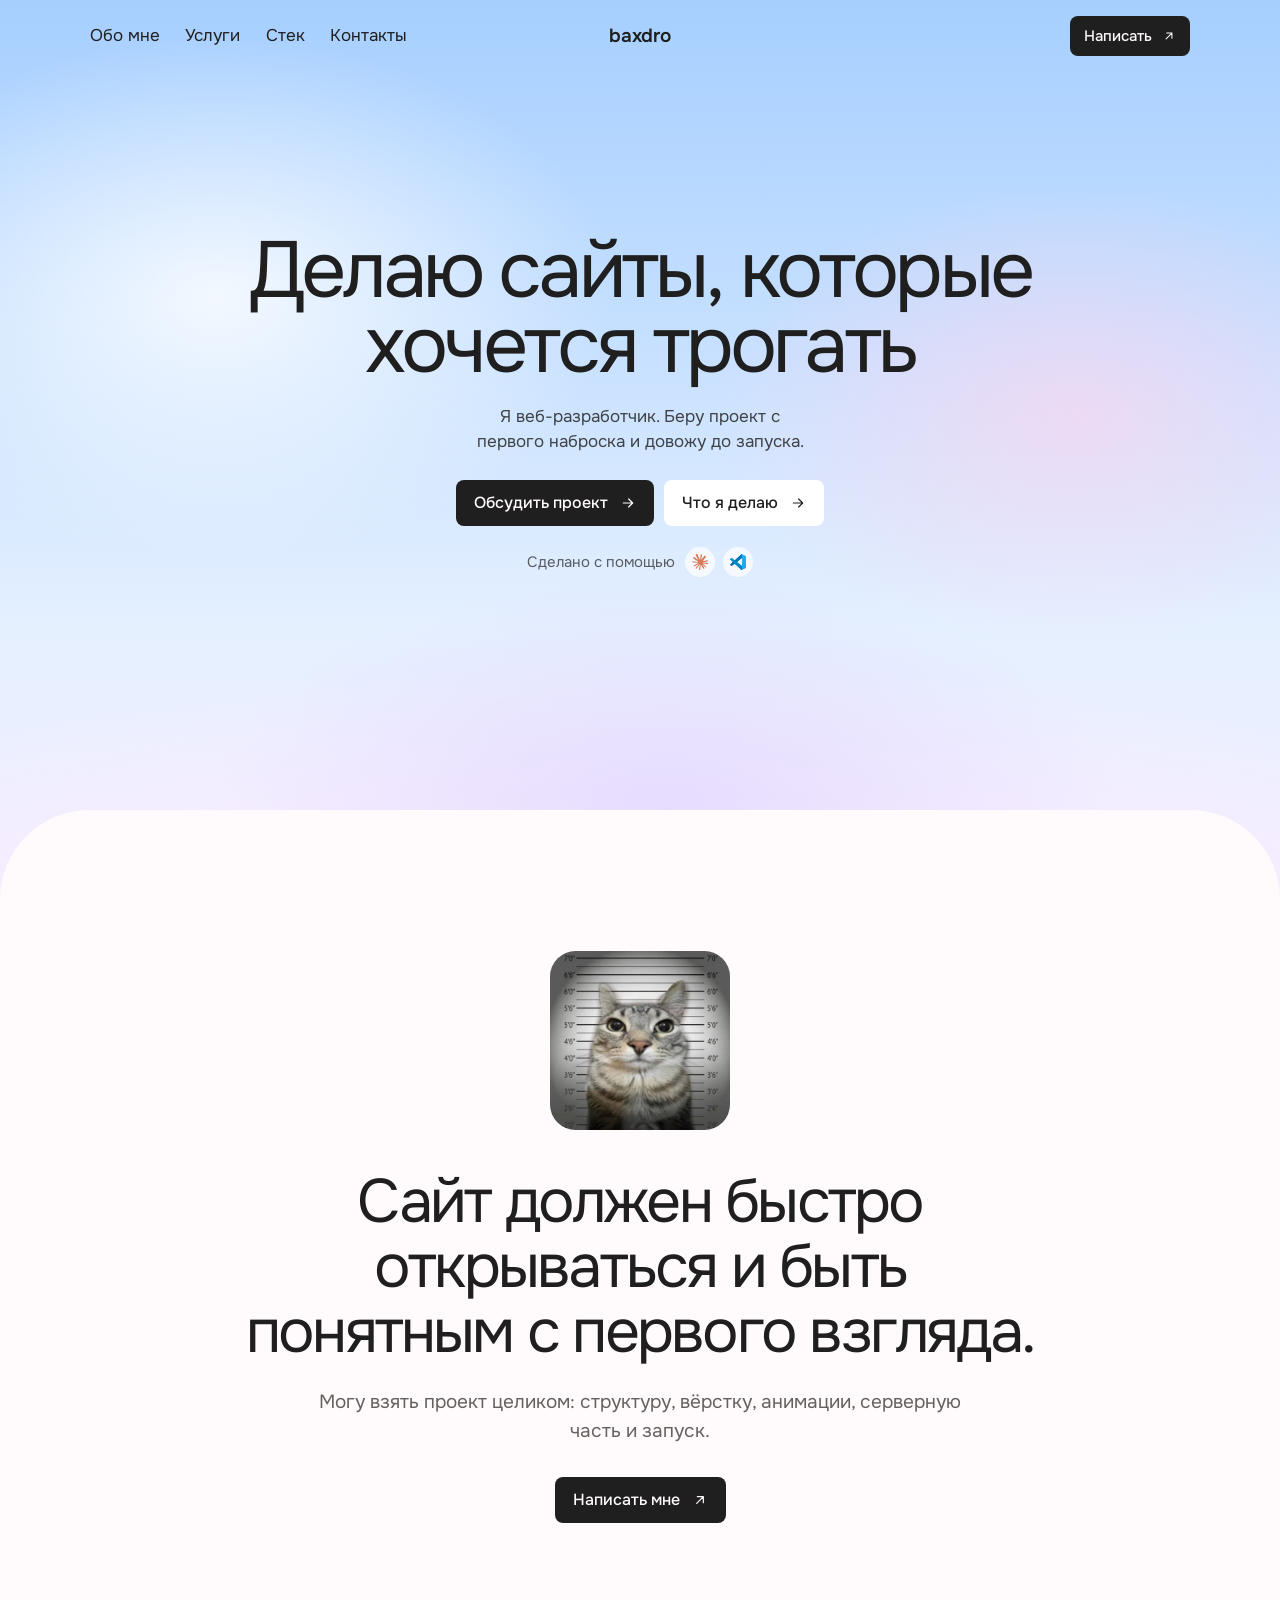
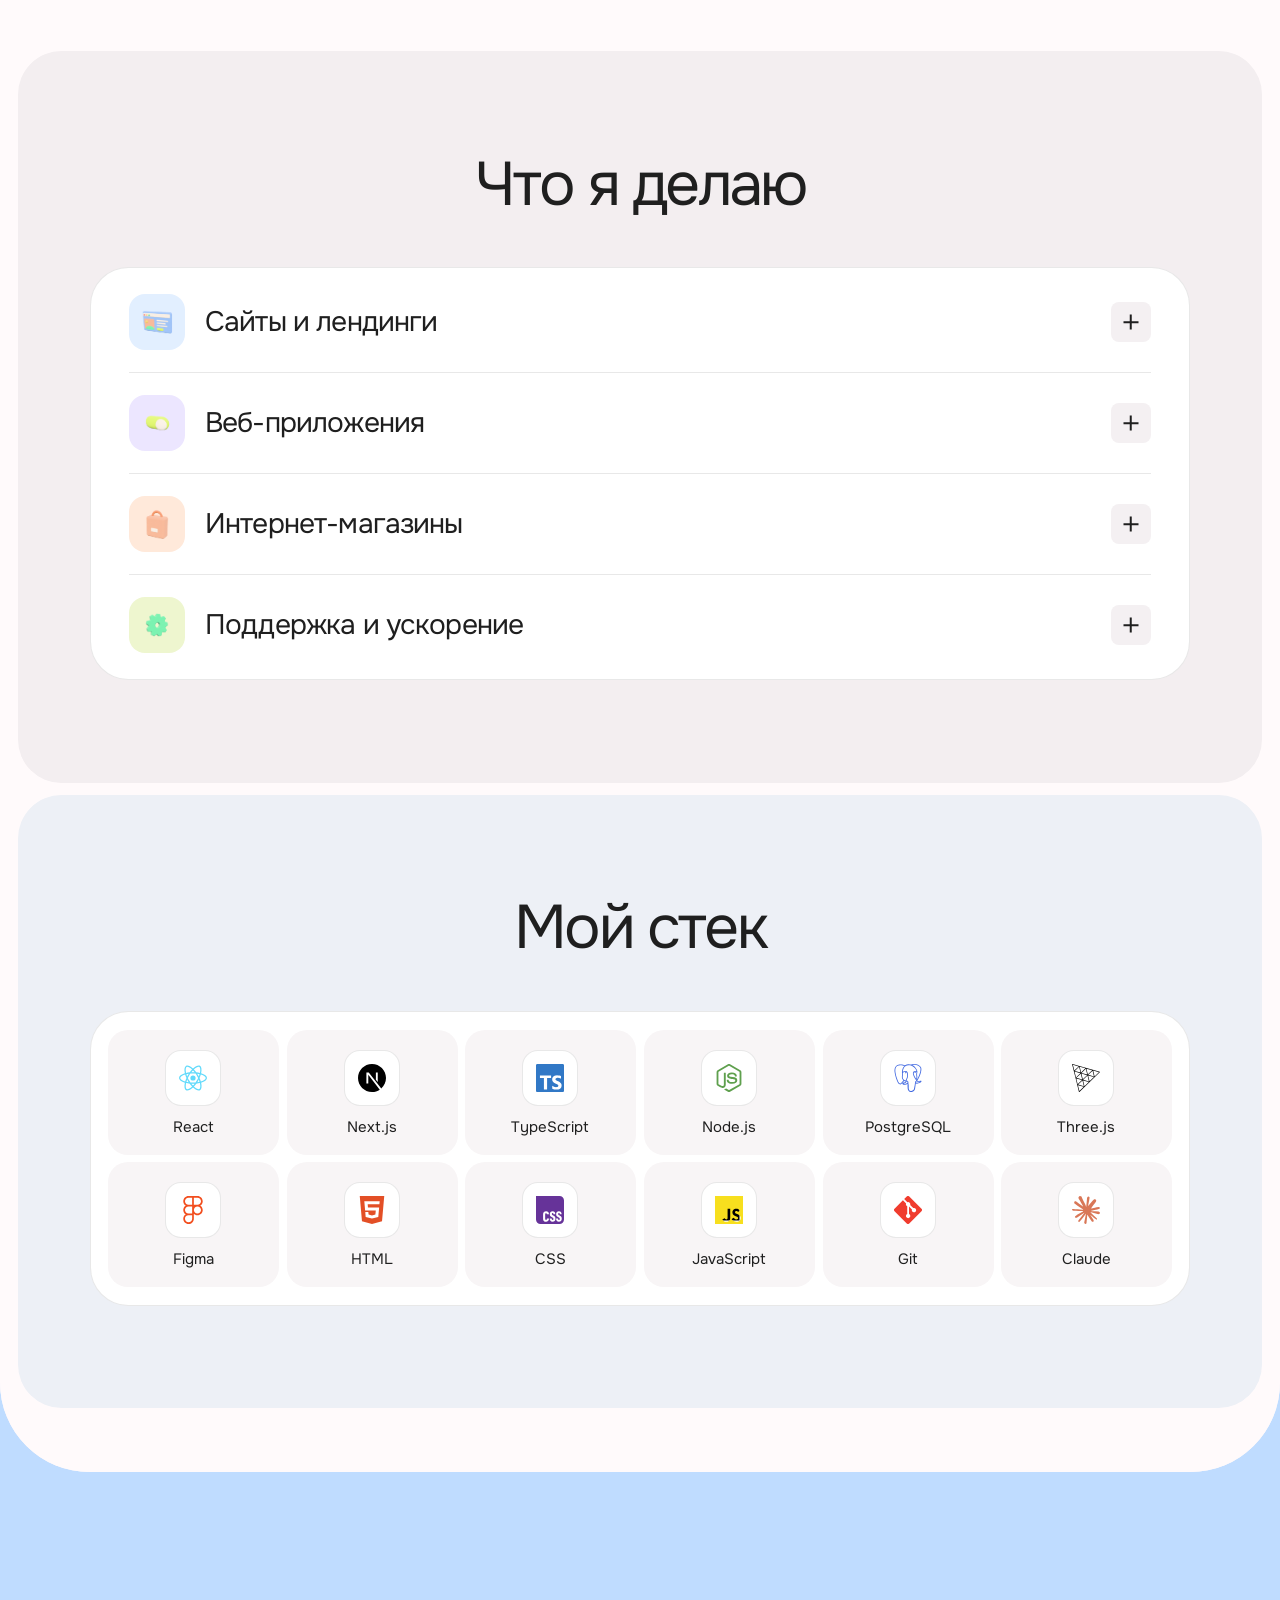
==== index.html @ 18ed7239 "Add files via upload" ====
<!doctype html>
<html lang="ru">
<head>
  <meta charset="utf-8">
  <meta name="viewport" content="width=device-width, initial-scale=1">
  <title>baxdro | веб-разработчик</title>
  <meta name="description" content="Делаю быстрые и понятные сайты и веб-приложения, от первого наброска до запуска.">
  <meta name="theme-color" content="#A6CFFF">
  <meta property="og:type" content="website">
  <meta property="og:title" content="baxdro | веб-разработчик">
  <meta property="og:description" content="Делаю быстрые и понятные сайты и веб-приложения, от первого наброска до запуска.">
  <meta property="og:image" content="https://baxdro.tech/img/og.jpg">
  <meta property="og:url" content="https://baxdro.tech/">
  <link rel="canonical" href="https://baxdro.tech/">
  <meta name="twitter:card" content="summary_large_image">
  <link rel="icon" href="img/favicon.png" type="image/png">
  <link rel="apple-touch-icon" href="img/apple-touch-icon.png">
  <link rel="preload" href="fonts/onest-cyrillic-wght-normal.woff2" as="font" type="font/woff2" crossorigin>
  <link rel="preload" href="fonts/onest-latin-wght-normal.woff2" as="font" type="font/woff2" crossorigin>
  <link rel="stylesheet" href="css/style.css">
  <script>document.documentElement.classList.add('js')</script>
  <script src="js/main.js" defer></script>
</head>
<body>
  <a class="skip-link" href="#main">К содержимому</a>

  <svg width="0" height="0" style="position: absolute" aria-hidden="true">
    <symbol id="i-arrow" viewBox="0 0 24 24"><path d="M7 17 17 7M8 7h9v9"/></symbol>
    <symbol id="i-next" viewBox="0 0 24 24"><path d="M5 12h14M13 6l6 6-6 6"/></symbol>
    <symbol id="i-close" viewBox="0 0 24 24"><path d="M5 5l14 14M19 5 5 19"/></symbol>
    <symbol id="i-tg" viewBox="0 0 24 24"><path d="M21.5 3.5 2.8 10.7c-.9.4-.9 1.6.1 1.9l4.6 1.5 1.8 5.6c.3.8 1.3 1 1.9.4l2.6-2.5 4.8 3.5c.7.5 1.7.1 1.9-.8L22.9 4.9c.2-1-.6-1.8-1.4-1.4Z"/><path d="m7.5 14.1 9.6-6.3-6.4 7.4"/></symbol>
    <symbol id="i-gh" viewBox="0 0 24 24"><path d="M15 22v-4a4.8 4.8 0 0 0-1-3.5c3 0 6-2 6-5.5.08-1.25-.27-2.48-1-3.5.28-1.15.28-2.35 0-3.5 0 0-1 0-3 1.5-2.64-.5-5.36-.5-8 0C6 2 5 2 5 2c-.3 1.15-.3 2.35 0 3.5A5.4 5.4 0 0 0 4 9c0 3.5 3 5.5 6 5.5-.39.49-.68 1.05-.85 1.65-.17.6-.22 1.23-.15 1.85v4"/><path d="M9 18c-4.51 2-5-2-7-2"/></symbol>
    <symbol id="l-html" viewBox="0 0 24 24"><title>HTML5</title><path fill="#E34F26" d="M1.5 0h21l-1.91 21.563L11.977 24l-8.564-2.438L1.5 0zm7.031 9.75l-.232-2.718 10.059.003.23-2.622L5.412 4.41l.698 8.01h9.126l-.326 3.426-2.91.804-2.955-.81-.188-2.11H6.248l.33 4.171L12 19.351l5.379-1.443.744-8.157H8.531z"/></symbol>
    <symbol id="l-css" viewBox="0 0 24 24"><title>CSS</title><path fill="#663399" d="M0 0v20.16A3.84 3.84 0 0 0 3.84 24h16.32A3.84 3.84 0 0 0 24 20.16V3.84A3.84 3.84 0 0 0 20.16 0Zm14.256 13.08c1.56 0 2.28 1.08 2.304 2.64h-1.608c.024-.288-.048-.6-.144-.84-.096-.192-.288-.264-.552-.264-.456 0-.696.264-.696.84-.024.576.288.888.768 1.08.72.288 1.608.744 1.92 1.296q.432.648.432 1.656c0 1.608-.912 2.592-2.496 2.592-1.656 0-2.4-1.032-2.424-2.688h1.68c0 .792.264 1.176.792 1.176.264 0 .456-.072.552-.24.192-.312.24-1.176-.048-1.512-.312-.408-.912-.6-1.32-.816q-.828-.396-1.224-.936c-.24-.36-.36-.888-.36-1.536 0-1.44.936-2.472 2.424-2.448m5.4 0c1.584 0 2.304 1.08 2.328 2.64h-1.608c0-.288-.048-.6-.168-.84-.096-.192-.264-.264-.528-.264-.48 0-.72.264-.72.84s.288.888.792 1.08c.696.288 1.608.744 1.92 1.296.264.432.408.984.408 1.656.024 1.608-.888 2.592-2.472 2.592-1.68 0-2.424-1.056-2.448-2.688h1.68c0 .744.264 1.176.792 1.176.264 0 .456-.072.552-.24.216-.312.264-1.176-.048-1.512-.288-.408-.888-.6-1.32-.816-.552-.264-.96-.576-1.2-.936s-.36-.888-.36-1.536c-.024-1.44.912-2.472 2.4-2.448m-11.031.018c.711-.006 1.419.198 1.839.63.432.432.672 1.128.648 1.992H9.336c.024-.456-.096-.792-.432-.96-.312-.144-.768-.048-.888.24-.12.264-.192.576-.168.864v3.504c0 .744.264 1.128.768 1.128a.65.65 0 0 0 .552-.264c.168-.24.192-.552.168-.84h1.776c.096 1.632-.984 2.712-2.568 2.688-1.536 0-2.496-.864-2.472-2.472v-4.032c0-.816.24-1.44.696-1.848.432-.408 1.146-.624 1.857-.63"/></symbol>
    <symbol id="l-js" viewBox="0 0 24 24"><title>JavaScript</title><rect x="3" y="3" width="18" height="18" fill="#000"/><path fill="#F7DF1E" d="M0 0h24v24H0V0zm22.034 18.276c-.175-1.095-.888-2.015-3.003-2.873-.736-.345-1.554-.585-1.797-1.14-.091-.33-.105-.51-.046-.705.15-.646.915-.84 1.515-.66.39.12.75.42.976.9 1.034-.676 1.034-.676 1.755-1.125-.27-.42-.404-.601-.586-.78-.63-.705-1.469-1.065-2.834-1.034l-.705.089c-.676.165-1.32.525-1.71 1.005-1.14 1.291-.811 3.541.569 4.471 1.365 1.02 3.361 1.244 3.616 2.205.24 1.17-.87 1.545-1.966 1.41-.811-.18-1.26-.586-1.755-1.336l-1.83 1.051c.21.48.45.689.81 1.109 1.74 1.756 6.09 1.666 6.871-1.004.029-.09.24-.705.074-1.65l.046.067zm-8.983-7.245h-2.248c0 1.938-.009 3.864-.009 5.805 0 1.232.063 2.363-.138 2.711-.33.689-1.18.601-1.566.48-.396-.196-.597-.466-.83-.855-.063-.105-.11-.196-.127-.196l-1.825 1.125c.305.63.75 1.172 1.324 1.517.855.51 2.004.675 3.207.405.783-.226 1.458-.691 1.811-1.411.51-.93.402-2.07.397-3.346.012-2.054 0-4.109 0-6.179l.004-.056z"/></symbol>
    <symbol id="l-ts" viewBox="0 0 24 24"><title>TypeScript</title><path fill="#3178C6" d="M1.125 0C.502 0 0 .502 0 1.125v21.75C0 23.498.502 24 1.125 24h21.75c.623 0 1.125-.502 1.125-1.125V1.125C24 .502 23.498 0 22.875 0zm17.363 9.75c.612 0 1.154.037 1.627.111a6.38 6.38 0 0 1 1.306.34v2.458a3.95 3.95 0 0 0-.643-.361 5.093 5.093 0 0 0-.717-.26 5.453 5.453 0 0 0-1.426-.2c-.3 0-.573.028-.819.086a2.1 2.1 0 0 0-.623.242c-.17.104-.3.229-.393.374a.888.888 0 0 0-.14.49c0 .196.053.373.156.529.104.156.252.304.443.444s.423.276.696.41c.273.135.582.274.926.416.47.197.892.407 1.266.628.374.222.695.473.963.753.268.279.472.598.614.957.142.359.214.776.214 1.253 0 .657-.125 1.21-.373 1.656a3.033 3.033 0 0 1-1.012 1.085 4.38 4.38 0 0 1-1.487.596c-.566.12-1.163.18-1.79.18a9.916 9.916 0 0 1-1.84-.164 5.544 5.544 0 0 1-1.512-.493v-2.63a5.033 5.033 0 0 0 3.237 1.2c.333 0 .624-.03.872-.09.249-.06.456-.144.623-.25.166-.108.29-.234.373-.38a1.023 1.023 0 0 0-.074-1.089 2.12 2.12 0 0 0-.537-.5 5.597 5.597 0 0 0-.807-.444 27.72 27.72 0 0 0-1.007-.436c-.918-.383-1.602-.852-2.053-1.405-.45-.553-.676-1.222-.676-2.005 0-.614.123-1.141.369-1.582.246-.441.58-.804 1.004-1.089a4.494 4.494 0 0 1 1.47-.629 7.536 7.536 0 0 1 1.77-.201zm-15.113.188h9.563v2.166H9.506v9.646H6.789v-9.646H3.375z"/></symbol>
    <symbol id="l-react" viewBox="0 0 24 24"><title>React</title><path fill="#61DAFB" d="M14.23 12.004a2.236 2.236 0 0 1-2.235 2.236 2.236 2.236 0 0 1-2.236-2.236 2.236 2.236 0 0 1 2.235-2.236 2.236 2.236 0 0 1 2.236 2.236zm2.648-10.69c-1.346 0-3.107.96-4.888 2.622-1.78-1.653-3.542-2.602-4.887-2.602-.41 0-.783.093-1.106.278-1.375.793-1.683 3.264-.973 6.365C1.98 8.917 0 10.42 0 12.004c0 1.59 1.99 3.097 5.043 4.03-.704 3.113-.39 5.588.988 6.38.32.187.69.275 1.102.275 1.345 0 3.107-.96 4.888-2.624 1.78 1.654 3.542 2.603 4.887 2.603.41 0 .783-.09 1.106-.275 1.374-.792 1.683-3.263.973-6.365C22.02 15.096 24 13.59 24 12.004c0-1.59-1.99-3.097-5.043-4.032.704-3.11.39-5.587-.988-6.38-.318-.184-.688-.277-1.092-.278zm-.005 1.09v.006c.225 0 .406.044.558.127.666.382.955 1.835.73 3.704-.054.46-.142.945-.25 1.44-.96-.236-2.006-.417-3.107-.534-.66-.905-1.345-1.727-2.035-2.447 1.592-1.48 3.087-2.292 4.105-2.295zm-9.77.02c1.012 0 2.514.808 4.11 2.28-.686.72-1.37 1.537-2.02 2.442-1.107.117-2.154.298-3.113.538-.112-.49-.195-.964-.254-1.42-.23-1.868.054-3.32.714-3.707.19-.09.4-.127.563-.132zm4.882 3.05c.455.468.91.992 1.36 1.564-.44-.02-.89-.034-1.345-.034-.46 0-.915.01-1.36.034.44-.572.895-1.096 1.345-1.565zM12 8.1c.74 0 1.477.034 2.202.093.406.582.802 1.203 1.183 1.86.372.64.71 1.29 1.018 1.946-.308.655-.646 1.31-1.013 1.95-.38.66-.773 1.288-1.18 1.87-.728.063-1.466.098-2.21.098-.74 0-1.477-.035-2.202-.093-.406-.582-.802-1.204-1.183-1.86-.372-.64-.71-1.29-1.018-1.946.303-.657.646-1.313 1.013-1.954.38-.66.773-1.286 1.18-1.868.728-.064 1.466-.098 2.21-.098zm-3.635.254c-.24.377-.48.763-.704 1.16-.225.39-.435.782-.635 1.174-.265-.656-.49-1.31-.676-1.947.64-.15 1.315-.283 2.015-.386zm7.26 0c.695.103 1.365.23 2.006.387-.18.632-.405 1.282-.66 1.933-.2-.39-.41-.783-.64-1.174-.225-.392-.465-.774-.705-1.146zm3.063.675c.484.15.944.317 1.375.498 1.732.74 2.852 1.708 2.852 2.476-.005.768-1.125 1.74-2.857 2.475-.42.18-.88.342-1.355.493-.28-.958-.646-1.956-1.1-2.98.45-1.017.81-2.01 1.085-2.964zm-13.395.004c.278.96.645 1.957 1.1 2.98-.45 1.017-.812 2.01-1.086 2.964-.484-.15-.944-.318-1.37-.5-1.732-.737-2.852-1.706-2.852-2.474 0-.768 1.12-1.742 2.852-2.476.42-.18.88-.342 1.356-.494zm11.678 4.28c.265.657.49 1.312.676 1.948-.64.157-1.316.29-2.016.39.24-.375.48-.762.705-1.158.225-.39.435-.788.636-1.18zm-9.945.02c.2.392.41.783.64 1.175.23.39.465.772.705 1.143-.695-.102-1.365-.23-2.006-.386.18-.63.406-1.282.66-1.933zM17.92 16.32c.112.493.2.968.254 1.423.23 1.868-.054 3.32-.714 3.708-.147.09-.338.128-.563.128-1.012 0-2.514-.807-4.11-2.28.686-.72 1.37-1.536 2.02-2.44 1.107-.118 2.154-.3 3.113-.54zm-11.83.01c.96.234 2.006.415 3.107.532.66.905 1.345 1.727 2.035 2.446-1.595 1.483-3.092 2.295-4.11 2.295-.22-.005-.406-.05-.553-.132-.666-.38-.955-1.834-.73-3.703.054-.46.142-.944.25-1.438zm4.56.64c.44.02.89.034 1.345.034.46 0 .915-.01 1.36-.034-.44.572-.895 1.095-1.345 1.565-.455-.47-.91-.993-1.36-1.565z"/></symbol>
    <symbol id="l-next" viewBox="0 0 24 24"><title>Next.js</title><path fill="#000000" d="M18.665 21.978C16.758 23.255 14.465 24 12 24 5.377 24 0 18.623 0 12S5.377 0 12 0s12 5.377 12 12c0 3.583-1.574 6.801-4.067 9.001L9.219 7.2H7.2v9.596h1.615V9.251l9.85 12.727Zm-3.332-8.533 1.6 2.061V7.2h-1.6v6.245Z"/></symbol>
    <symbol id="l-node" viewBox="0 0 24 24"><title>Node.js</title><path fill="#5FA04E" d="M11.998,24c-0.321,0-0.641-0.084-0.922-0.247l-2.936-1.737c-0.438-0.245-0.224-0.332-0.08-0.383 c0.585-0.203,0.703-0.25,1.328-0.604c0.065-0.037,0.151-0.023,0.218,0.017l2.256,1.339c0.082,0.045,0.197,0.045,0.272,0l8.795-5.076 c0.082-0.047,0.134-0.141,0.134-0.238V6.921c0-0.099-0.053-0.192-0.137-0.242l-8.791-5.072c-0.081-0.047-0.189-0.047-0.271,0 L3.075,6.68C2.99,6.729,2.936,6.825,2.936,6.921v10.15c0,0.097,0.054,0.189,0.139,0.235l2.409,1.392 c1.307,0.654,2.108-0.116,2.108-0.89V7.787c0-0.142,0.114-0.253,0.256-0.253h1.115c0.139,0,0.255,0.112,0.255,0.253v10.021 c0,1.745-0.95,2.745-2.604,2.745c-0.508,0-0.909,0-2.026-0.551L2.28,18.675c-0.57-0.329-0.922-0.945-0.922-1.604V6.921 c0-0.659,0.353-1.275,0.922-1.603l8.795-5.082c0.557-0.315,1.296-0.315,1.848,0l8.794,5.082c0.57,0.329,0.924,0.944,0.924,1.603 v10.15c0,0.659-0.354,1.273-0.924,1.604l-8.794,5.078C12.643,23.916,12.324,24,11.998,24z M19.099,13.993 c0-1.9-1.284-2.406-3.987-2.763c-2.731-0.361-3.009-0.548-3.009-1.187c0-0.528,0.235-1.233,2.258-1.233 c1.807,0,2.473,0.389,2.747,1.607c0.024,0.115,0.129,0.199,0.247,0.199h1.141c0.071,0,0.138-0.031,0.186-0.081 c0.048-0.054,0.074-0.123,0.067-0.196c-0.177-2.098-1.571-3.076-4.388-3.076c-2.508,0-4.004,1.058-4.004,2.833 c0,1.925,1.488,2.457,3.895,2.695c2.88,0.282,3.103,0.703,3.103,1.269c0,0.983-0.789,1.402-2.642,1.402 c-2.327,0-2.839-0.584-3.011-1.742c-0.02-0.124-0.126-0.215-0.253-0.215h-1.137c-0.141,0-0.254,0.112-0.254,0.253 c0,1.482,0.806,3.248,4.655,3.248C17.501,17.007,19.099,15.91,19.099,13.993z"/></symbol>
    <symbol id="l-pg" viewBox="0 0 24 24"><title>PostgreSQL</title><path fill="#4169E1" d="M23.5594 14.7228a.5269.5269 0 0 0-.0563-.1191c-.139-.2632-.4768-.3418-1.0074-.2321-1.6533.3411-2.2935.1312-2.5256-.0191 1.342-2.0482 2.445-4.522 3.0411-6.8297.2714-1.0507.7982-3.5237.1222-4.7316a1.5641 1.5641 0 0 0-.1509-.235C21.6931.9086 19.8007.0248 17.5099.0005c-1.4947-.0158-2.7705.3461-3.1161.4794a9.449 9.449 0 0 0-.5159-.0816 8.044 8.044 0 0 0-1.3114-.1278c-1.1822-.0184-2.2038.2642-3.0498.8406-.8573-.3211-4.7888-1.645-7.2219.0788C.9359 2.1526.3086 3.8733.4302 6.3043c.0409.818.5069 3.334 1.2423 5.7436.4598 1.5065.9387 2.7019 1.4334 3.582.553.9942 1.1259 1.5933 1.7143 1.7895.4474.1491 1.1327.1441 1.8581-.7279.8012-.9635 1.5903-1.8258 1.9446-2.2069.4351.2355.9064.3625 1.39.3772a.0569.0569 0 0 0 .0004.0041 11.0312 11.0312 0 0 0-.2472.3054c-.3389.4302-.4094.5197-1.5002.7443-.3102.064-1.1344.2339-1.1464.8115-.0025.1224.0329.2309.0919.3268.2269.4231.9216.6097 1.015.6331 1.3345.3335 2.5044.092 3.3714-.6787-.017 2.231.0775 4.4174.3454 5.0874.2212.5529.7618 1.9045 2.4692 1.9043.2505 0 .5263-.0291.8296-.0941 1.7819-.3821 2.5557-1.1696 2.855-2.9059.1503-.8707.4016-2.8753.5388-4.1012.0169-.0703.0357-.1207.057-.1362.0007-.0005.0697-.0471.4272.0307a.3673.3673 0 0 0 .0443.0068l.2539.0223.0149.001c.8468.0384 1.9114-.1426 2.5312-.4308.6438-.2988 1.8057-1.0323 1.5951-1.6698zM2.371 11.8765c-.7435-2.4358-1.1779-4.8851-1.2123-5.5719-.1086-2.1714.4171-3.6829 1.5623-4.4927 1.8367-1.2986 4.8398-.5408 6.108-.13-.0032.0032-.0066.0061-.0098.0094-2.0238 2.044-1.9758 5.536-1.9708 5.7495-.0002.0823.0066.1989.0162.3593.0348.5873.0996 1.6804-.0735 2.9184-.1609 1.1504.1937 2.2764.9728 3.0892.0806.0841.1648.1631.2518.2374-.3468.3714-1.1004 1.1926-1.9025 2.1576-.5677.6825-.9597.5517-1.0886.5087-.3919-.1307-.813-.5871-1.2381-1.3223-.4796-.839-.9635-2.0317-1.4155-3.5126zm6.0072 5.0871c-.1711-.0428-.3271-.1132-.4322-.1772.0889-.0394.2374-.0902.4833-.1409 1.2833-.2641 1.4815-.4506 1.9143-1.0002.0992-.126.2116-.2687.3673-.4426a.3549.3549 0 0 0 .0737-.1298c.1708-.1513.2724-.1099.4369-.0417.156.0646.3078.26.3695.4752.0291.1016.0619.2945-.0452.4444-.9043 1.2658-2.2216 1.2494-3.1676 1.0128zm2.094-3.988-.0525.141c-.133.3566-.2567.6881-.3334 1.003-.6674-.0021-1.3168-.2872-1.8105-.8024-.6279-.6551-.9131-1.5664-.7825-2.5004.1828-1.3079.1153-2.4468.079-3.0586-.005-.0857-.0095-.1607-.0122-.2199.2957-.2621 1.6659-.9962 2.6429-.7724.4459.1022.7176.4057.8305.928.5846 2.7038.0774 3.8307-.3302 4.7363-.084.1866-.1633.3629-.2311.5454zm7.3637 4.5725c-.0169.1768-.0358.376-.0618.5959l-.146.4383a.3547.3547 0 0 0-.0182.1077c-.0059.4747-.054.6489-.115.8693-.0634.2292-.1353.4891-.1794 1.0575-.11 1.4143-.8782 2.2267-2.4172 2.5565-1.5155.3251-1.7843-.4968-2.0212-1.2217a6.5824 6.5824 0 0 0-.0769-.2266c-.2154-.5858-.1911-1.4119-.1574-2.5551.0165-.5612-.0249-1.9013-.3302-2.6462.0044-.2932.0106-.5909.019-.8918a.3529.3529 0 0 0-.0153-.1126 1.4927 1.4927 0 0 0-.0439-.208c-.1226-.4283-.4213-.7866-.7797-.9351-.1424-.059-.4038-.1672-.7178-.0869.067-.276.1831-.5875.309-.9249l.0529-.142c.0595-.16.134-.3257.213-.5012.4265-.9476 1.0106-2.2453.3766-5.1772-.2374-1.0981-1.0304-1.6343-2.2324-1.5098-.7207.0746-1.3799.3654-1.7088.5321a5.6716 5.6716 0 0 0-.1958.1041c.0918-1.1064.4386-3.1741 1.7357-4.4823a4.0306 4.0306 0 0 1 .3033-.276.3532.3532 0 0 0 .1447-.0644c.7524-.5706 1.6945-.8506 2.802-.8325.4091.0067.8017.0339 1.1742.081 1.939.3544 3.2439 1.4468 4.0359 2.3827.8143.9623 1.2552 1.9315 1.4312 2.4543-1.3232-.1346-2.2234.1268-2.6797.779-.9926 1.4189.543 4.1729 1.2811 5.4964.1353.2426.2522.4522.2889.5413.2403.5825.5515.9713.7787 1.2552.0696.087.1372.1714.1885.245-.4008.1155-1.1208.3825-1.0552 1.717-.0123.1563-.0423.4469-.0834.8148-.0461.2077-.0702.4603-.0994.7662zm.8905-1.6211c-.0405-.8316.2691-.9185.5967-1.0105a2.8566 2.8566 0 0 0 .135-.0406 1.202 1.202 0 0 0 .1342.103c.5703.3765 1.5823.4213 3.0068.1344-.2016.1769-.5189.3994-.9533.6011-.4098.1903-1.0957.333-1.7473.3636-.7197.0336-1.0859-.0807-1.1721-.151zm.5695-9.2712c-.0059.3508-.0542.6692-.1054 1.0017-.055.3576-.112.7274-.1264 1.1762-.0142.4368.0404.8909.0932 1.3301.1066.887.216 1.8003-.2075 2.7014a3.5272 3.5272 0 0 1-.1876-.3856c-.0527-.1276-.1669-.3326-.3251-.6162-.6156-1.1041-2.0574-3.6896-1.3193-4.7446.3795-.5427 1.3408-.5661 2.1781-.463zm.2284 7.0137a12.3762 12.3762 0 0 0-.0853-.1074l-.0355-.0444c.7262-1.1995.5842-2.3862.4578-3.4385-.0519-.4318-.1009-.8396-.0885-1.2226.0129-.4061.0666-.7543.1185-1.0911.0639-.415.1288-.8443.1109-1.3505.0134-.0531.0188-.1158.0118-.1902-.0457-.4855-.5999-1.938-1.7294-3.253-.6076-.7073-1.4896-1.4972-2.6889-2.0395.5251-.1066 1.2328-.2035 2.0244-.1859 2.0515.0456 3.6746.8135 4.8242 2.2824a.908.908 0 0 1 .0667.1002c.7231 1.3556-.2762 6.2751-2.9867 10.5405zm-8.8166-6.1162c-.025.1794-.3089.4225-.6211.4225a.5821.5821 0 0 1-.0809-.0056c-.1873-.026-.3765-.144-.5059-.3156-.0458-.0605-.1203-.178-.1055-.2844.0055-.0401.0261-.0985.0925-.1488.1182-.0894.3518-.1226.6096-.0867.3163.0441.6426.1938.6113.4186zm7.9305-.4114c.0111.0792-.049.201-.1531.3102-.0683.0717-.212.1961-.4079.2232a.5456.5456 0 0 1-.075.0052c-.2935 0-.5414-.2344-.5607-.3717-.024-.1765.2641-.3106.5611-.352.297-.0414.6111.0088.6356.1851z"/></symbol>
    <symbol id="l-three" viewBox="0 0 24 24"><title>Three.js</title><path fill="#000000" d="M.38 0a.268.268 0 0 0-.256.332l2.894 11.716a.268.268 0 0 0 .01.04l2.89 11.708a.268.268 0 0 0 .447.128L23.802 7.15a.268.268 0 0 0-.112-.45l-5.784-1.667a.268.268 0 0 0-.123-.035L6.38 1.715a.268.268 0 0 0-.144-.04L.456.01A.268.268 0 0 0 .38 0zm.374.654L5.71 2.08 1.99 5.664zM6.61 2.34l4.864 1.4-3.65 3.515zm-.522.12l1.217 4.926-4.877-1.4zm6.28 1.538l4.878 1.404-3.662 3.53zm-.52.13l1.208 4.9-4.853-1.392zm6.3 1.534l4.947 1.424-3.715 3.574zm-.524.12l1.215 4.926-4.876-1.398zm-15.432.696l4.964 1.424-3.726 3.586zM8.047 8.15l4.877 1.4-3.66 3.527zm-.518.137l1.236 5.017-4.963-1.432zm6.274 1.535l4.965 1.425-3.73 3.586zm-.52.127l1.235 5.012-4.958-1.43zm-9.63 2.438l4.873 1.406-3.656 3.523zm5.854 1.687l4.863 1.403-3.648 3.51zm-.54.04l1.214 4.927-4.875-1.4zm-3.896 4.02l5.037 1.442-3.782 3.638z"/></symbol>
    <symbol id="l-figma" viewBox="0 0 24 24"><title>Figma</title><path fill="#F24E1E" d="M15.852 8.981h-4.588V0h4.588c2.476 0 4.49 2.014 4.49 4.49s-2.014 4.491-4.49 4.491zM12.735 7.51h3.117c1.665 0 3.019-1.355 3.019-3.019s-1.355-3.019-3.019-3.019h-3.117V7.51zm0 1.471H8.148c-2.476 0-4.49-2.014-4.49-4.49S5.672 0 8.148 0h4.588v8.981zm-4.587-7.51c-1.665 0-3.019 1.355-3.019 3.019s1.354 3.02 3.019 3.02h3.117V1.471H8.148zm4.587 15.019H8.148c-2.476 0-4.49-2.014-4.49-4.49s2.014-4.49 4.49-4.49h4.588v8.98zM8.148 8.981c-1.665 0-3.019 1.355-3.019 3.019s1.355 3.019 3.019 3.019h3.117V8.981H8.148zM8.172 24c-2.489 0-4.515-2.014-4.515-4.49s2.014-4.49 4.49-4.49h4.588v4.441c0 2.503-2.047 4.539-4.563 4.539zm-.024-7.51a3.023 3.023 0 0 0-3.019 3.019c0 1.665 1.365 3.019 3.044 3.019 1.705 0 3.093-1.376 3.093-3.068v-2.97H8.148zm7.704 0h-.098c-2.476 0-4.49-2.014-4.49-4.49s2.014-4.49 4.49-4.49h.098c2.476 0 4.49 2.014 4.49 4.49s-2.014 4.49-4.49 4.49zm-.097-7.509c-1.665 0-3.019 1.355-3.019 3.019s1.355 3.019 3.019 3.019h.098c1.665 0 3.019-1.355 3.019-3.019s-1.355-3.019-3.019-3.019h-.098z"/></symbol>
    <symbol id="l-git" viewBox="0 0 24 24"><title>Git</title><path fill="#F03C2E" d="M13.09 23.549a1.54 1.54 0 0 1-2.18 0L.451 13.089a1.54 1.54 0 0 1 0-2.179l7.191-7.19 2.733 2.733a1.85 1.85 0 0 0 .964 2.326v6.66a1.849 1.849 0 1 0 1.54 0V8.957l2.508 2.508a1.85 1.85 0 1 0 1.09-1.09l-2.634-2.634a1.85 1.85 0 0 0-2.378-2.377L8.73 2.63 10.91.451a1.54 1.54 0 0 1 2.179 0l10.459 10.46a1.54 1.54 0 0 1 0 2.179z"/></symbol>
    <symbol id="l-claude" viewBox="0 0 24 24"><title>Claude</title><path fill="#D97757" d="m4.7144 15.9555 4.7174-2.6471.079-.2307-.079-.1275h-.2307l-.7893-.0486-2.6956-.0729-2.3375-.0971-2.2646-.1214-.5707-.1215-.5343-.7042.0546-.3522.4797-.3218.686.0608 1.5179.1032 2.2767.1578 1.6514.0972 2.4468.255h.3886l.0546-.1579-.1336-.0971-.1032-.0972L6.973 9.8356l-2.55-1.6879-1.3356-.9714-.7225-.4918-.3643-.4614-.1578-1.0078.6557-.7225.8803.0607.2246.0607.8925.686 1.9064 1.4754 2.4893 1.8336.3643.3035.1457-.1032.0182-.0728-.164-.2733-1.3539-2.4467-1.445-2.4893-.6435-1.032-.17-.6194c-.0607-.255-.1032-.4674-.1032-.7285L6.287.1335 6.6997 0l.9957.1336.419.3642.6192 1.4147 1.0018 2.2282 1.5543 3.0296.4553.8985.2429.8318.091.255h.1579v-.1457l.1275-1.706.2368-2.0947.2307-2.6957.0789-.7589.3764-.9107.7468-.4918.5828.2793.4797.686-.0668.4433-.2853 1.8517-.5586 2.9021-.3643 1.9429h.2125l.2429-.2429.9835-1.3053 1.6514-2.0643.7286-.8196.85-.9046.5464-.4311h1.0321l.759 1.1293-.34 1.1657-1.0625 1.3478-.8804 1.1414-1.2628 1.7-.7893 1.36.0729.1093.1882-.0183 2.8535-.607 1.5421-.2794 1.8396-.3157.8318.3886.091.3946-.3278.8075-1.967.4857-2.3072.4614-3.4364.8136-.0425.0304.0486.0607 1.5482.1457.6618.0364h1.621l3.0175.2247.7892.522.4736.6376-.079.4857-1.2142.6193-1.6393-.3886-3.825-.9107-1.3113-.3279h-.1822v.1093l1.0929 1.0686 2.0035 1.8092 2.5075 2.3314.1275.5768-.3218.4554-.34-.0486-2.2039-1.6575-.85-.7468-1.9246-1.621h-.1275v.17l.4432.6496 2.3436 3.5214.1214 1.0807-.17.3521-.6071.2125-.6679-.1214-1.3721-1.9246L14.38 17.959l-1.1414-1.9428-.1397.079-.674 7.2552-.3156.3703-.7286.2793-.6071-.4614-.3218-.7468.3218-1.4753.3886-1.9246.3157-1.53.2853-1.9004.17-.6314-.0121-.0425-.1397.0182-1.4328 1.9672-2.1796 2.9446-1.7243 1.8456-.4128.164-.7164-.3704.0667-.6618.4008-.5889 2.386-3.0357 1.4389-1.882.929-1.0868-.0062-.1579h-.0546l-6.3385 4.1164-1.1293.1457-.4857-.4554.0608-.7467.2307-.2429 1.9064-1.3114Z"/></symbol>
  </svg>

  <header class="site-header">
    <div class="site-header__bar">
      <nav class="nav" aria-label="Разделы">
        <a href="#about">Обо мне</a>
        <a href="#services">Услуги</a>
        <a href="#stack">Стек</a>
        <a href="#contact">Контакты</a>
      </nav>
      <a class="logo" href="#top" aria-label="baxdro, наверх">baxdro</a>
      <div class="site-header__end">
        <a class="btn btn--dark btn--sm" href="https://t.me/baxdro">Написать <svg class="icon" aria-hidden="true"><use href="#i-arrow"/></svg></a>
        <button class="burger" type="button" aria-label="Меню" aria-expanded="false" aria-controls="drawer"><span></span><span></span><span></span></button>
      </div>
    </div>
  </header>

  <dialog class="drawer" id="drawer" aria-label="Меню">
    <div class="drawer__shade"></div>
    <div class="drawer__sheet">
      <button class="drawer__close" type="button" autofocus aria-label="Закрыть меню"><svg class="icon"><use href="#i-close"/></svg></button>
      <nav class="drawer__nav" aria-label="Разделы">
        <a href="#about">Обо мне</a>
        <a href="#services">Услуги</a>
        <a href="#stack">Стек</a>
        <a href="#contact">Контакты</a>
      </nav>
      <div class="drawer__bottom">
        <ul class="socials">
          <li><a href="https://t.me/baxdro" aria-label="Telegram"><svg class="icon"><use href="#i-tg"/></svg></a></li>
          <li><a href="https://github.com/baxdro" aria-label="GitHub"><svg class="icon"><use href="#i-gh"/></svg></a></li>
        </ul>
      </div>
    </div>
  </dialog>

  <div class="page" id="top">
    <section class="hero" aria-labelledby="hero-title">
      <div class="sky" aria-hidden="true"><i></i><i></i><i></i></div>
      <div class="hero__content">
        <h1 class="hero__title" id="hero-title">Делаю сайты, которые хочется трогать</h1>
        <p class="hero__text">Я веб-разработчик. Беру проект с первого наброска и довожу до запуска.</p>
        <div class="hero__actions">
          <a class="btn btn--dark" href="https://t.me/baxdro">Обсудить проект <svg class="icon" aria-hidden="true"><use href="#i-next"/></svg></a>
          <a class="btn btn--light" href="#services">Что я делаю <svg class="icon" aria-hidden="true"><use href="#i-next"/></svg></a>
        </div>
        <p class="made-with">
          <span>Сделано с помощью</span>
          <a href="https://claude.com/claude-code" aria-label="Claude" title="Claude"><svg aria-hidden="true"><use href="#l-claude"/></svg></a>
          <a href="https://code.visualstudio.com" aria-label="VS Code" title="VS Code"><img src="img/vscode.svg" alt="" width="16" height="16"></a>
        </p>
      </div>
    </section>

    <main class="panel" id="main">
      <section class="section about" id="about" aria-label="Обо мне">
        <img class="about__photo reveal" src="img/photo.webp" alt="baxdro" width="480" height="480" loading="lazy">
        <p class="about__statement reveal">Сайт должен быстро открываться и быть понятным с первого взгляда.</p>
        <p class="about__text reveal">Могу взять проект целиком: структуру, вёрстку, анимации, серверную часть и запуск.</p>
        <a class="btn btn--dark reveal" href="https://t.me/baxdro">Написать мне <svg class="icon" aria-hidden="true"><use href="#i-arrow"/></svg></a>
      </section>

      <section class="section section--band" id="services" aria-labelledby="services-title" style="--band: #F3EEF0">
        <h2 class="section__title reveal" id="services-title">Что я делаю</h2>
        <div class="card acc reveal">
          <details>
            <summary>
              <span class="acc__icon" style="--tint: #E2EFFF"><img src="img/clay-browser.webp" alt="" width="900" height="900" loading="lazy"></span>
              <h3>Сайты и лендинги</h3>
              <span class="acc__toggle" aria-hidden="true"></span>
            </summary>
            <div class="acc__body">
              <p>Продумываю структуру и тексты, верстаю под любые экраны, настраиваю SEO и аналитику.</p>
              <ul><li>Структура и тексты</li><li>Вёрстка под все экраны</li><li>SEO и аналитика</li></ul>
            </div>
          </details>
          <details>
            <summary>
              <span class="acc__icon" style="--tint: #ECE6FF"><img src="img/clay-toggle.webp" alt="" width="900" height="900" loading="lazy"></span>
              <h3>Веб-приложения</h3>
              <span class="acc__toggle" aria-hidden="true"></span>
            </summary>
            <div class="acc__body">
              <p>Личные кабинеты, панели управления и внутренние сервисы на React и TypeScript.</p>
              <ul><li>Личный кабинет и роли</li><li>Работа с API и базой данных</li><li>Понятные таблицы и формы</li></ul>
            </div>
          </details>
          <details>
            <summary>
              <span class="acc__icon" style="--tint: #FFE9DA"><img src="img/clay-bag.webp" alt="" width="900" height="900" loading="lazy"></span>
              <h3>Интернет-магазины</h3>
              <span class="acc__toggle" aria-hidden="true"></span>
            </summary>
            <div class="acc__body">
              <p>Каталог, корзина, оплата, доставка и простая админка.</p>
              <ul><li>Каталог и фильтры</li><li>Корзина и оплата</li><li>Админка для товаров</li></ul>
            </div>
          </details>
          <details>
            <summary>
              <span class="acc__icon" style="--tint: #EEF6CF"><img src="img/clay-gear.webp" alt="" width="900" height="900" loading="lazy"></span>
              <h3>Поддержка и ускорение</h3>
              <span class="acc__toggle" aria-hidden="true"></span>
            </summary>
            <div class="acc__body">
              <p>Ускоряю загрузку, исправляю вёрстку, обновляю дизайн и улучшаю доступность.</p>
              <ul><li>Ускорение загрузки</li><li>Исправление вёрстки</li><li>Доступность</li></ul>
            </div>
          </details>
        </div>
      </section>

      <section class="section section--band" id="stack" aria-labelledby="stack-title" style="--band: #EDF0F6">
        <h2 class="section__title reveal" id="stack-title">Мой стек</h2>
        <ul class="card stack reveal">
          <li style="--i: 0"><span class="logo-tile"><svg role="img" aria-label="React"><use href="#l-react"/></svg></span>React</li>
          <li style="--i: 1"><span class="logo-tile"><svg role="img" aria-label="Next.js"><use href="#l-next"/></svg></span>Next.js</li>
          <li style="--i: 2"><span class="logo-tile"><svg role="img" aria-label="TypeScript"><use href="#l-ts"/></svg></span>TypeScript</li>
          <li style="--i: 3"><span class="logo-tile"><svg role="img" aria-label="Node.js"><use href="#l-node"/></svg></span>Node.js</li>
          <li style="--i: 4"><span class="logo-tile"><svg role="img" aria-label="PostgreSQL"><use href="#l-pg"/></svg></span>PostgreSQL</li>
          <li style="--i: 5"><span class="logo-tile"><svg role="img" aria-label="Three.js"><use href="#l-three"/></svg></span>Three.js</li>
          <li style="--i: 6"><span class="logo-tile"><svg role="img" aria-label="Figma"><use href="#l-figma"/></svg></span>Figma</li>
          <li style="--i: 7"><span class="logo-tile"><svg role="img" aria-label="HTML"><use href="#l-html"/></svg></span>HTML</li>
          <li style="--i: 8"><span class="logo-tile"><svg role="img" aria-label="CSS"><use href="#l-css"/></svg></span>CSS</li>
          <li style="--i: 9"><span class="logo-tile"><svg role="img" aria-label="JavaScript"><use href="#l-js"/></svg></span>JavaScript</li>
          <li style="--i: 10"><span class="logo-tile"><svg role="img" aria-label="Git"><use href="#l-git"/></svg></span>Git</li>
          <li style="--i: 11"><span class="logo-tile"><svg role="img" aria-label="Claude"><use href="#l-claude"/></svg></span>Claude</li>
        </ul>
      </section>
    </main>
  </div>

  <footer class="site-footer" id="contact">
    <div class="sky" aria-hidden="true"><i></i><i></i><i></i></div>
    <div class="site-footer__bar">
      <a class="logo" href="#top" aria-label="baxdro.tech, наверх">baxdro.tech</a>
      <ul class="socials">
        <li><a href="https://t.me/baxdro" aria-label="Telegram"><svg class="icon"><use href="#i-tg"/></svg></a></li>
        <li><a href="https://github.com/baxdro" aria-label="GitHub"><svg class="icon"><use href="#i-gh"/></svg></a></li>
      </ul>
    </div>
  </footer>

</body>
</html>
---- css/style.css ----
@font-face {
  font-family: 'Onest';
  font-style: normal;
  font-weight: 100 900;
  font-display: swap;
  src: url(../fonts/onest-cyrillic-ext-wght-normal.woff2) format('woff2');
  unicode-range: U+0460-052F, U+1C80-1C8A, U+20B4, U+2DE0-2DFF, U+A640-A69F, U+FE2E-FE2F;
}
@font-face {
  font-family: 'Onest';
  font-style: normal;
  font-weight: 100 900;
  font-display: swap;
  src: url(../fonts/onest-cyrillic-wght-normal.woff2) format('woff2');
  unicode-range: U+0301, U+0400-045F, U+0490-0491, U+04B0-04B1, U+2116;
}
@font-face {
  font-family: 'Onest';
  font-style: normal;
  font-weight: 100 900;
  font-display: swap;
  src: url(../fonts/onest-latin-ext-wght-normal.woff2) format('woff2');
  unicode-range: U+0100-02BA, U+02BD-02C5, U+02C7-02CC, U+02CE-02D7, U+02DD-02FF, U+0304, U+0308, U+0329, U+1D00-1DBF, U+1E00-1E9F, U+1EF2-1EFF, U+2020, U+20A0-20AB, U+20AD-20C0, U+2113, U+2C60-2C7F, U+A720-A7FF;
}
@font-face {
  font-family: 'Onest';
  font-style: normal;
  font-weight: 100 900;
  font-display: swap;
  src: url(../fonts/onest-latin-wght-normal.woff2) format('woff2');
  unicode-range: U+0000-00FF, U+0131, U+0152-0153, U+02BB-02BC, U+02C6, U+02DA, U+02DC, U+0304, U+0308, U+0329, U+2000-206F, U+20AC, U+2122, U+2191, U+2193, U+2212, U+2215, U+FEFF, U+FFFD;
}

:root {
  --ink: #1F1F1F;
  --ink-2: #66605F;
  --milk: #FFFAFB;
  --white: #FFFFFF;
  --line: rgb(31 31 31 / .1);
  --soft: #F4F0F2;
  --focus: #3F6FF0;
  --sky-top: #A6CFFF;
  --sky-glow: #F7EDFF;

  --font: 'Onest', system-ui, -apple-system, 'Segoe UI', sans-serif;

  --header-h: 72px;
  --gutter: clamp(20px, 7vw, 140px);
  --nav-gutter: clamp(16px, 5.5vw, 80px);
  --edge: clamp(10px, 1.4vw, 20px);
  --container: 1200px;
  --section-gap: clamp(96px, 10vw, 150px);

  --r-panel: clamp(36px, 7vw, 110px);
  --r-band: clamp(28px, 3.4vw, 52px);
  --r-box: clamp(26px, 3vw, 40px);

  --ease: cubic-bezier(.22, .8, .24, 1);
}

*, *::before, *::after { box-sizing: border-box; }

html {
  scroll-behavior: smooth;
  scroll-padding-top: calc(var(--header-h) + 16px);
  -webkit-text-size-adjust: 100%;
  interpolate-size: allow-keywords;
}

body {
  margin: 0;
  background: #BFDCFF;
  color: var(--ink);
  font-family: var(--font);
  font-size: 1.0625rem;
  line-height: 1.5;
  -webkit-font-smoothing: antialiased;
  -moz-osx-font-smoothing: grayscale;
}

img { display: block; max-width: 100%; height: auto; }
a { color: inherit; }
button { font: inherit; color: inherit; }
p, h1, h2, h3 { margin: 0; }
ul { margin: 0; padding: 0; list-style: none; }

:focus-visible { outline: 3px solid var(--focus); outline-offset: 3px; }

.skip-link {
  position: fixed; z-index: 100; top: -100px; left: 16px;
  padding: 12px 18px;
  border-radius: 8px;
  background: var(--ink); color: var(--milk);
  text-decoration: none;
}
.skip-link:focus { top: 16px; }

.icon {
  width: 16px; height: 16px; flex: none;
  fill: none; stroke: currentColor; stroke-width: 1.8; stroke-linecap: round; stroke-linejoin: round;
}

.btn {
  --bg: var(--white);
  --bg-hover: #F1EEEF;
  --fg: var(--ink);
  display: inline-flex; align-items: center; justify-content: center; gap: 12px;
  height: 46px; padding: 0 18px;
  border: 0; border-radius: 8px;
  background: var(--bg); color: var(--fg);
  font: 500 1rem/1 var(--font);
  text-decoration: none; white-space: nowrap; cursor: pointer;
  transition: background-color .2s ease;
}
.btn:hover { background: var(--bg-hover); }
.btn--dark { --bg: var(--ink); --bg-hover: #3A3838; --fg: var(--milk); }
.btn--sm { height: 40px; padding: 0 14px; gap: 10px; font-size: .9375rem; }
.btn--sm .icon { width: 14px; height: 14px; }

.site-header {
  position: fixed; z-index: 50; inset: 0 0 auto;
  color: var(--ink);
  transition: transform .4s var(--ease), background-color .3s ease, color .4s ease;
}
.site-header.is-scrolled {
  background: rgb(31 31 31 / .72);
  -webkit-backdrop-filter: blur(20px) saturate(1.3);
  backdrop-filter: blur(20px) saturate(1.3);
  color: var(--milk);
}
.site-header.is-scrolled .btn--dark { --bg: var(--milk); --fg: var(--ink); --bg-hover: var(--white); }
.site-header.is-hidden { transform: translateY(-100%); }

.site-header__bar {
  display: grid; grid-template-columns: 1fr auto 1fr; align-items: center; gap: 24px;
  height: var(--header-h);
  padding: 0 var(--gutter);
}
.site-header__end { justify-self: end; display: flex; align-items: center; gap: 6px; }

.nav { justify-self: start; display: flex; gap: clamp(18px, 2vw, 30px); }
.nav a {
  font-size: 1.0625rem; white-space: nowrap; text-decoration: none;
  transition: opacity .2s ease;
}
.nav a:hover { opacity: .6; }

.logo {
  display: inline-flex; align-items: center; gap: 10px;
  font-size: 1.1875rem; font-weight: 600; letter-spacing: -.015em;
  white-space: nowrap; text-decoration: none;
}

.burger {
  display: none; flex-direction: column; justify-content: center; gap: 6px;
  width: 40px; height: 40px; margin-right: -9px; padding: 0 9px;
  border: 0; background: none; cursor: pointer;
}
.burger span { display: block; height: 1.5px; border-radius: 2px; background: currentColor; }

@media (max-width: 1100px) {
  .site-header__bar { display: flex; justify-content: space-between; padding: 0 var(--nav-gutter); }
  .nav { display: none; }
  .burger { display: flex; }
}

html:has(.drawer[open]) { overflow: hidden; }

.drawer {
  inset: 0; width: auto; height: auto; max-width: none; max-height: none;
  margin: 0; padding: 0; border: 0;
  background: transparent; color: var(--ink);
  overflow: hidden;
}
.drawer::backdrop { background: transparent; }
.drawer__shade {
  position: absolute; inset: 0;
  background: rgb(31 31 31 / .55);
  opacity: 0;
  transition: opacity .45s ease;
}
.drawer__sheet {
  position: absolute; inset: 0 0 0 auto;
  width: min(560px, 100%);
  display: flex; flex-direction: column;
  padding: 18px clamp(24px, 4vw, 56px) 36px;
  background: var(--milk);
  overflow-y: auto;
  transform: translateX(100%);
  transition: transform .5s var(--ease);
}
.drawer.is-open .drawer__shade { opacity: 1; }
.drawer.is-open .drawer__sheet { transform: none; }
.drawer__close {
  align-self: flex-end; display: grid; place-items: center;
  width: 44px; height: 44px; margin-right: -10px;
  border: 0; background: none; cursor: pointer;
}
.drawer__close .icon { width: 26px; height: 26px; stroke-width: 1.5; }
.drawer__nav { display: grid; gap: 4px; margin-top: clamp(16px, 4vh, 40px); }
.drawer__nav a {
  padding: 6px 0;
  font-size: clamp(2rem, 4vw, 2.5rem); letter-spacing: -.03em; line-height: 1.15;
  text-decoration: none;
  transition: opacity .2s ease;
}
.drawer__nav a:hover { opacity: .55; }
.drawer__bottom { display: grid; gap: 18px; margin-top: auto; padding-top: 40px; color: var(--ink-2); font-size: .9375rem; }

.socials { display: flex; gap: 10px; }
.socials a {
  display: grid; place-items: center;
  width: 48px; height: 48px;
  border-radius: 15px;
  background: var(--white); color: var(--ink);
  transition: background-color .2s ease;
}
.socials a:hover { background: #EEF4FF; }
.drawer .socials a { background: var(--ink); color: var(--milk); }
.drawer .socials a:hover { background: #3A3838; }

.page {
  position: relative; z-index: 1;
  background: var(--milk);
  border-radius: 0 0 var(--r-panel) var(--r-panel);
  overflow: clip;
}

.hero {
  position: sticky; top: 0;
  height: 100vh; height: 100svh; min-height: 600px;
  overflow: hidden; isolation: isolate;
  background:
    radial-gradient(130% 60% at 50% 112%, var(--sky-glow) 0 34%, transparent 64%),
    linear-gradient(180deg, var(--sky-top) 0%, #C8E1FF 40%, #E5F0FF 70%, #F3EEFF 100%);
}

.sky { position: absolute; inset: 0; z-index: 0; overflow: hidden; pointer-events: none; }
.sky i { position: absolute; border-radius: 50%; animation: drift 40s ease-in-out infinite alternate; }
.sky i:nth-child(1) { width: 62%; height: 58%; top: 4%; left: -14%; background: radial-gradient(closest-side, rgb(255 255 255 / .8), transparent); }
.sky i:nth-child(2) { width: 56%; height: 52%; top: 20%; right: -12%; background: radial-gradient(closest-side, rgb(250 214 240 / .7), transparent); animation-duration: 48s; animation-delay: -14s; }
.sky i:nth-child(3) { width: 72%; height: 52%; bottom: -16%; left: 16%; background: radial-gradient(closest-side, rgb(226 216 255 / .8), transparent); animation-duration: 56s; animation-delay: -26s; }

.hero__content {
  position: absolute; z-index: 1; inset: 0;
  display: flex; flex-direction: column; align-items: center; justify-content: center;
  padding: var(--header-h) var(--gutter) calc(var(--r-panel) + clamp(36px, 8vh, 96px));
  text-align: center;
}
.hero__title {
  max-width: 20ch;
  font-size: clamp(2.75rem, 6.2vw, 6.6rem); font-weight: 400;
  letter-spacing: -.048em; line-height: .95;
  text-wrap: balance;
}
.hero__title .w { display: inline-block; }
.hero__text {
  max-width: 42ch; margin-top: clamp(16px, 2.4vh, 26px);
  font-size: clamp(1.0625rem, 1.3vw, 1.3125rem); line-height: 1.45;
  text-wrap: balance;
  opacity: .82;
}
.hero__actions {
  display: flex; flex-wrap: wrap; justify-content: center; gap: 10px;
  margin-top: clamp(18px, 2.8vh, 30px);
}

.made-with {
  display: flex; align-items: center; justify-content: center; gap: 8px;
  margin-top: clamp(16px, 2.4vh, 22px);
  font-size: .9375rem;
}
.made-with span { margin-right: 2px; opacity: .7; }
.made-with a {
  display: grid; place-items: center;
  width: 30px; height: 30px;
  border-radius: 50%;
  background: rgb(255 255 255 / .7);
  transition: background-color .2s ease;
}
.made-with a:hover { background: var(--white); }
.made-with svg, .made-with img { width: 16px; height: 16px; }

.panel {
  position: relative; z-index: 2;
  margin-top: calc(-1 * var(--r-panel));
  padding-bottom: clamp(40px, 5vw, 72px);
  border-radius: var(--r-panel) var(--r-panel) 0 0;
  background: var(--milk);
}

.section { padding: var(--section-gap) var(--gutter) 0; }
.section--band {
  margin: var(--section-gap) var(--edge) 0;
  padding: clamp(64px, 8vw, 112px) calc(var(--gutter) - var(--edge));
  border-radius: var(--r-band);
  background: var(--band);
}
.section--band + .section--band { margin-top: 12px; }

.section__title, .about__statement {
  font-size: clamp(2.4rem, 4.8vw, 4.25rem); font-weight: 400;
  letter-spacing: -.045em; line-height: 1.02;
  text-align: center; text-wrap: balance;
}
.section__title { margin-bottom: clamp(32px, 4vw, 52px); }

.card {
  max-width: var(--container);
  margin-inline: auto;
  border: 1px solid var(--line);
  border-radius: var(--r-box);
  background: var(--white);
}

.about { display: grid; justify-items: center; padding-top: clamp(96px, 11vw, 160px); text-align: center; }
.about__photo {
  width: clamp(140px, 14vw, 200px); aspect-ratio: 1;
  margin-bottom: clamp(28px, 3vw, 40px);
  border-radius: clamp(20px, 2vw, 28px);
  object-fit: cover;
}
.about__statement { max-width: 20ch; line-height: 1.06; }
.about__text { max-width: 52ch; margin: 24px 0 32px; color: var(--ink-2); font-size: 1.1875rem; text-wrap: pretty; }

.acc { padding: 4px clamp(18px, 3vw, 40px); }
.acc details + details { border-top: 1px solid var(--line); }
.acc summary {
  display: grid; grid-template-columns: 56px 1fr 40px; align-items: center; gap: 20px;
  padding: clamp(16px, 2vw, 22px) 0;
  list-style: none; cursor: pointer;
}
.acc summary::-webkit-details-marker { display: none; }
.acc summary h3 { font-size: clamp(1.375rem, 2.2vw, 1.875rem); font-weight: 400; letter-spacing: -.03em; line-height: 1.1; }
.acc__icon {
  display: grid; place-items: center;
  width: 56px; height: 56px;
  border-radius: 16px;
  background: var(--tint);
}
.acc__icon img { width: 44px; }
.acc__toggle {
  position: relative;
  width: 40px; height: 40px;
  border-radius: 8px;
  background: var(--soft);
  transition: background-color .2s ease;
}
.acc__toggle::before, .acc__toggle::after {
  content: '';
  position: absolute; top: 50%; left: 50%;
  width: 15px; height: 1.5px;
  background: var(--ink);
  translate: -50% -50%;
  transition: rotate .35s var(--ease), background-color .2s ease;
}
.acc__toggle::after { rotate: 90deg; }
.acc summary:hover .acc__toggle { background: #ECE6E9; }
.acc details[open] .acc__toggle { background: var(--ink); }
.acc details[open] .acc__toggle::before, .acc details[open] .acc__toggle::after { background: var(--milk); }
.acc details[open] .acc__toggle::after { rotate: 0deg; }
.acc__body {
  display: grid; justify-items: start; gap: 14px;
  max-width: calc(60ch + 76px);
  padding: 0 0 24px 76px;
}
.acc__body p { color: var(--ink-2); font-size: 1.0625rem; }
.acc__body ul { display: flex; flex-wrap: wrap; gap: 8px; }
.acc__body li { padding: 6px 12px; border-radius: 8px; background: var(--soft); font-size: .9375rem; }

.stack {
  display: grid; grid-template-columns: repeat(6, minmax(0, 1fr)); gap: 8px;
  padding: clamp(12px, 1.4vw, 18px);
}
.stack li {
  display: grid; justify-items: center; gap: 10px;
  padding: 20px 8px 16px;
  border-radius: 20px;
  background: #F8F5F6;
  font-size: .9375rem; text-align: center;
}
.logo-tile {
  display: grid; place-items: center;
  width: 56px; height: 56px;
  border: 1px solid var(--line); border-radius: 16px;
  background: var(--white);
}
.logo-tile svg { width: 28px; height: 28px; }

.site-footer {
  position: sticky; bottom: 0; z-index: 0;
  overflow: hidden; isolation: isolate;
  padding: 0 var(--gutter);
  background: linear-gradient(180deg, #BFDCFF 0%, var(--sky-top) 55%, #B9C9FF 100%);
}
.site-footer__bar {
  position: relative; z-index: 1;
  display: flex; flex-wrap: wrap; align-items: center; justify-content: space-between; gap: 20px;
  padding: clamp(36px, 4vw, 52px) 0 clamp(36px, 4vw, 48px);
}
.site-footer .logo { font-size: 1.5rem; }

@keyframes drift {
  0% { transform: translate3d(0, 0, 0) scale(1); }
  50% { transform: translate3d(9%, -7%, 0) scale(1.08); }
  100% { transform: translate3d(-7%, 5%, 0) scale(.94); }
}
@keyframes rise { from { opacity: 0; transform: translateY(18px); } }
@keyframes word-in { from { opacity: 0; transform: translateY(.42em); } }
@keyframes pop { from { opacity: 0; transform: translateY(10px) scale(.96); } }
@keyframes hero-away { to { opacity: .35; transform: translateY(-6vh) scale(.95); } }

@media (prefers-reduced-motion: no-preference) {
  .hero__title .w { animation: word-in 1s var(--ease) both; animation-delay: calc(.12s + var(--i) * .07s); }
  .hero__text { animation: rise .9s var(--ease) .6s both; }
  .hero__actions { animation: rise .9s var(--ease) .72s both; }
  .made-with { animation: rise .9s var(--ease) .84s both; }

  .js .reveal { opacity: 0; translate: 0 28px; transition: opacity .9s var(--ease), translate 1s var(--ease); }
  .js .reveal.is-in { opacity: 1; translate: none; }
  .js .stack.is-in li { animation: pop .6s var(--ease) both; animation-delay: calc(.15s + var(--i) * 45ms); }

  @supports ((animation-timeline: scroll()) and (animation-range: 0% 100%)) {
    .hero__content {
      animation: hero-away linear both;
      animation-timeline: scroll(root);
      animation-range: 0 100vh;
    }
  }

  @supports selector(::details-content) {
    .acc details::details-content {
      block-size: 0;
      overflow: clip;
      transition: block-size .45s var(--ease), content-visibility .45s allow-discrete;
    }
    .acc details[open]::details-content { block-size: auto; }
  }
}

@media (prefers-reduced-motion: reduce) {
  html { scroll-behavior: auto; }
  *, *::before, *::after {
    animation-duration: .01ms !important;
    animation-iteration-count: 1 !important;
    transition-duration: .01ms !important;
  }
}

@media (max-width: 1000px) {
  .stack { grid-template-columns: repeat(4, minmax(0, 1fr)); }
}

@media (max-width: 640px) {
  .hero__actions { width: 100%; }
  .hero__actions .btn { flex: 1 1 auto; }
  .acc summary { grid-template-columns: 44px 1fr 36px; gap: 14px; }
  .acc__icon { width: 44px; height: 44px; border-radius: 13px; }
  .acc__icon img { width: 36px; }
  .acc__body { padding-left: 0; }
  .site-footer__bar { flex-direction: column; }
}

@media (max-width: 520px) {
  .stack { grid-template-columns: repeat(3, minmax(0, 1fr)); }
}

@media (max-width: 1100px) {
  .site-footer { padding: 0 var(--nav-gutter); }
}
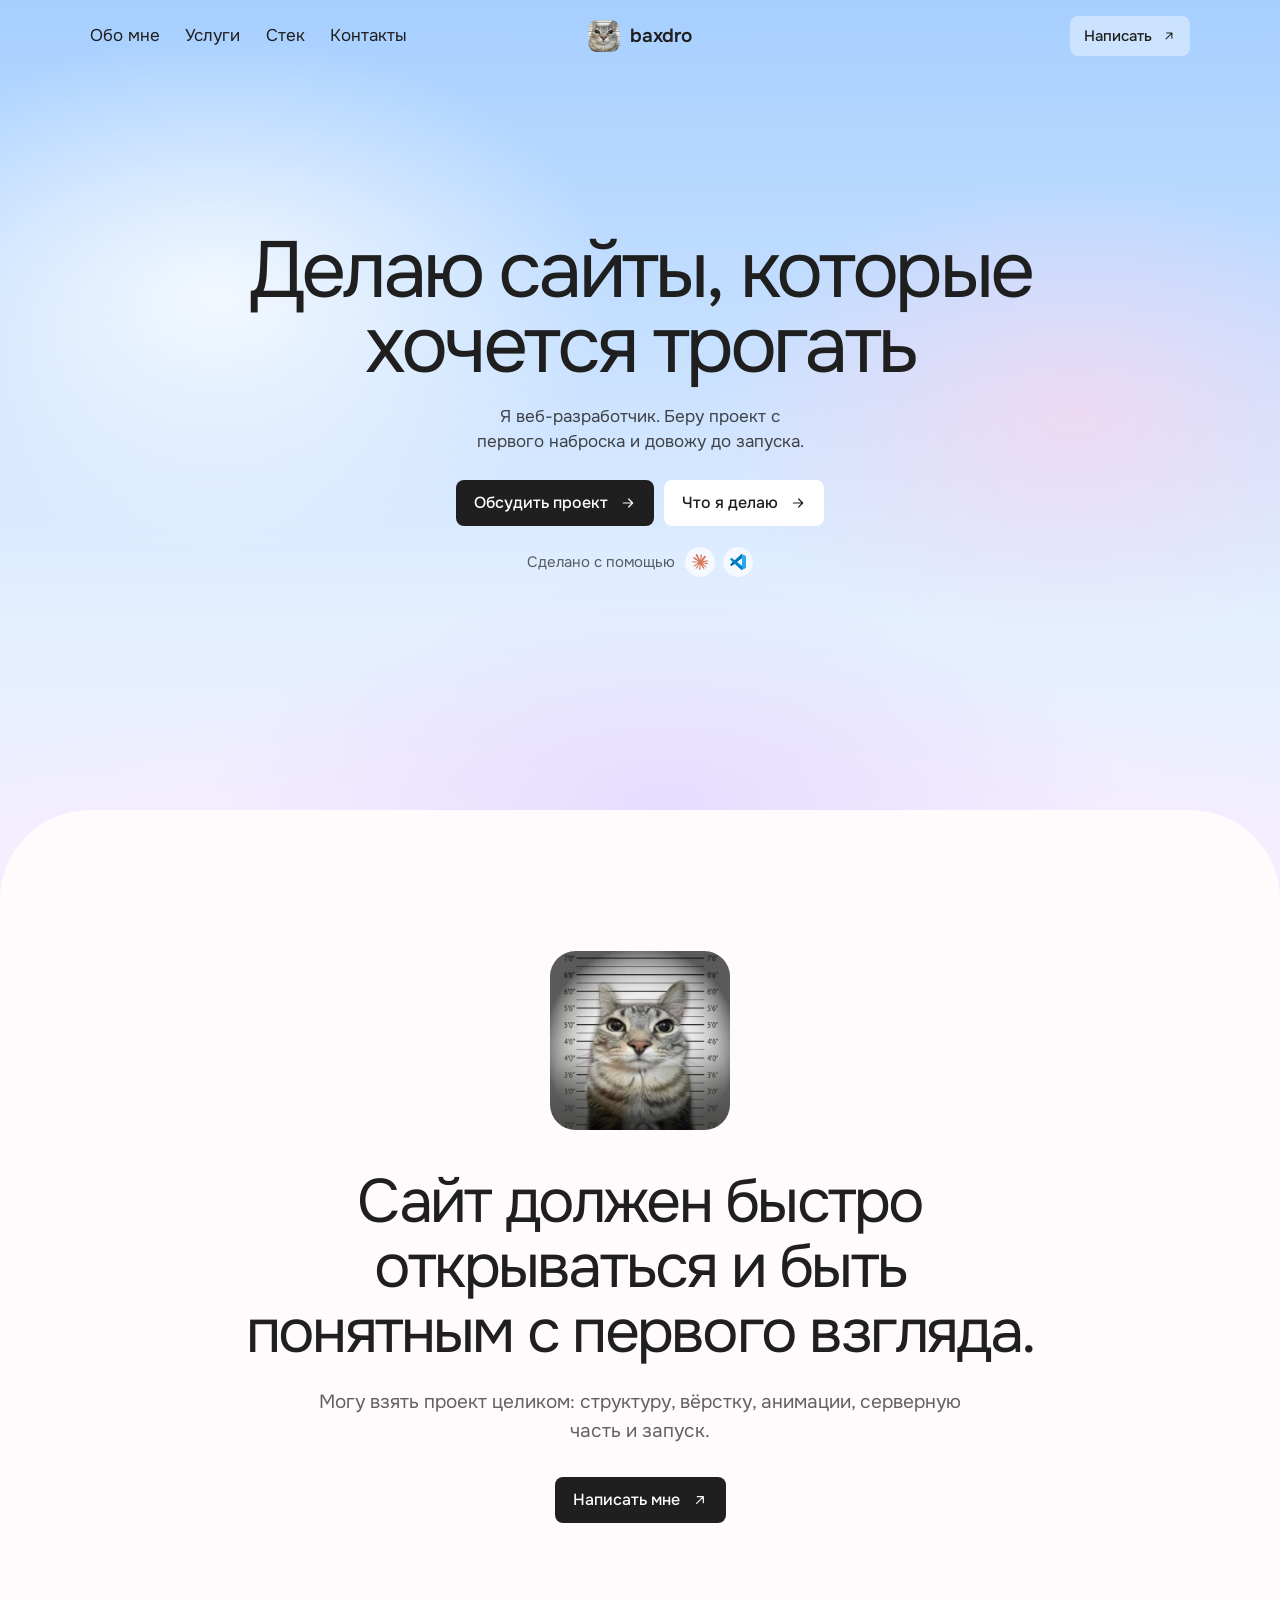
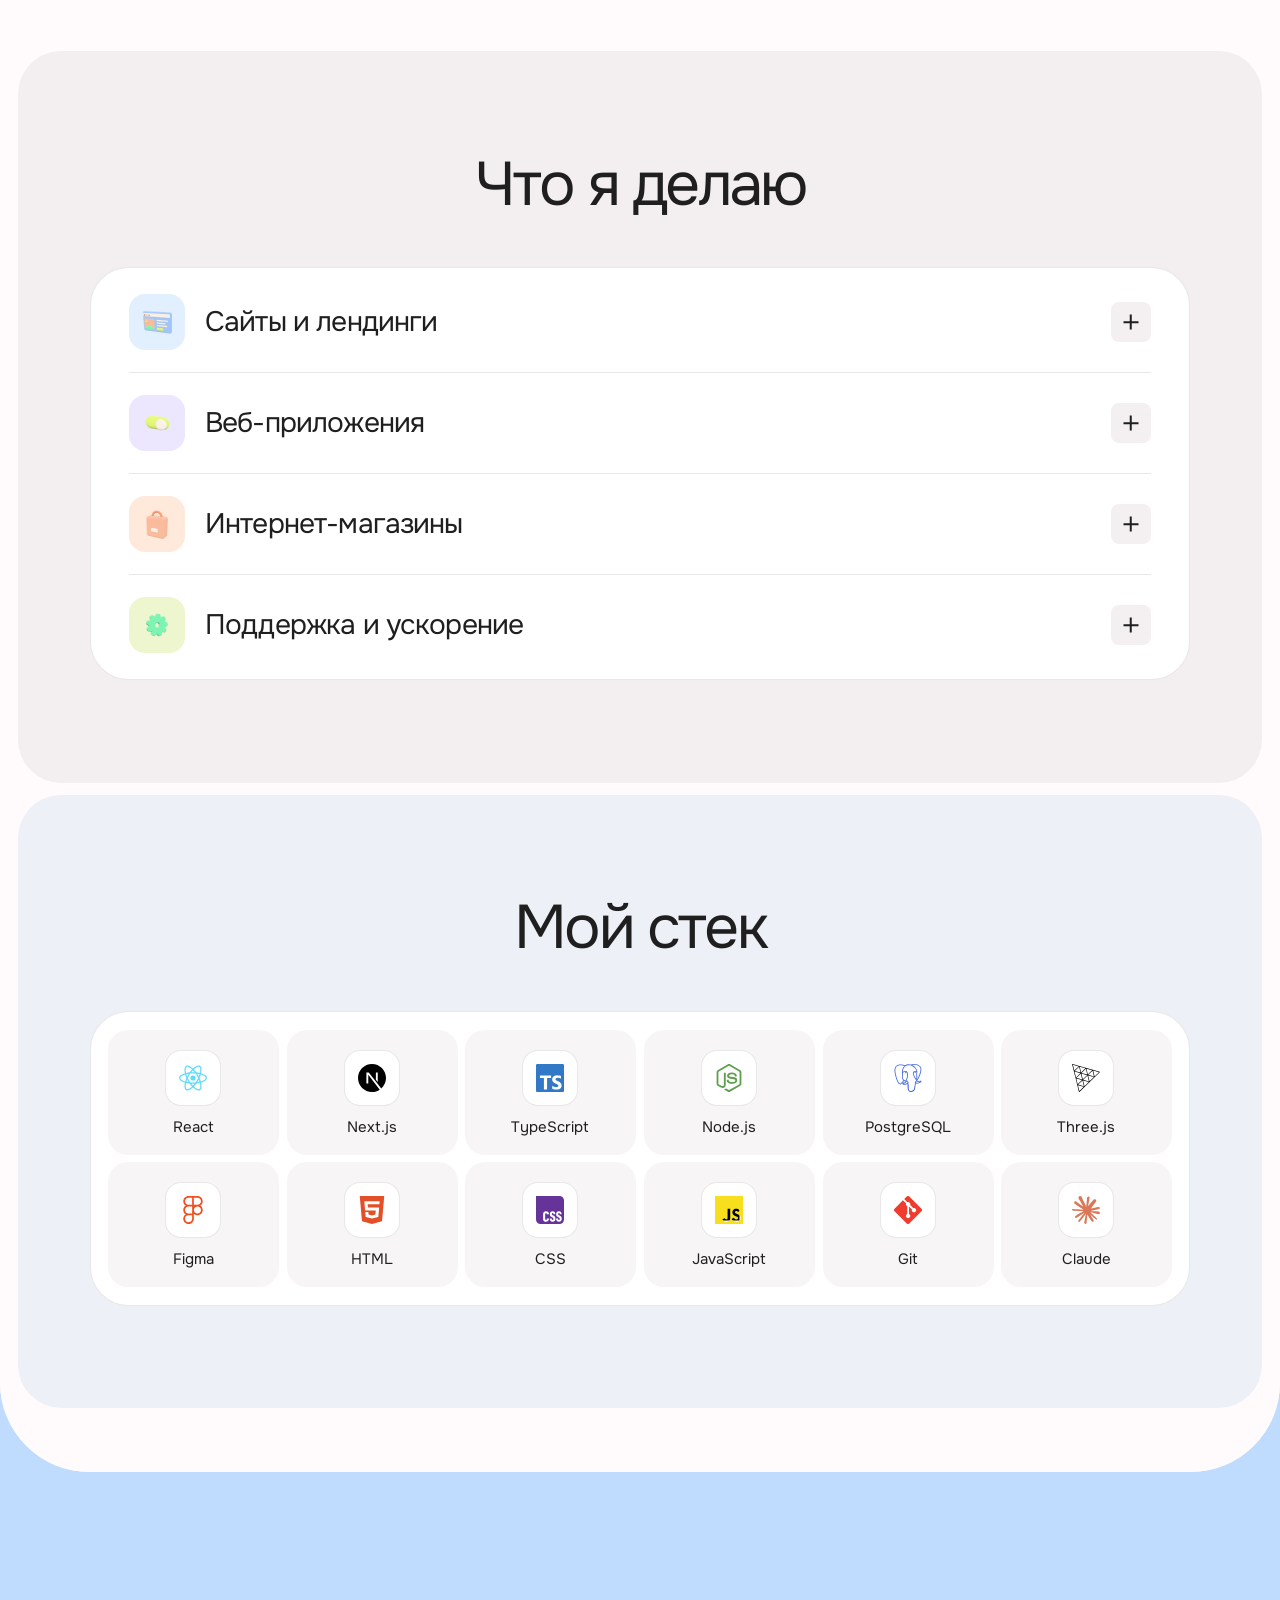
==== commit f29e59f9: "Add files via upload" ====
--- a/index.html
+++ b/index.html
@@ -3,45 +3,48 @@
 <head>
   <meta charset="utf-8">
   <meta name="viewport" content="width=device-width, initial-scale=1">
-  <title>baxdro | веб-разработчик</title>
+  <title>baxdro | портфолио</title>
   <meta name="description" content="Делаю быстрые и понятные сайты и веб-приложения, от первого наброска до запуска.">
   <meta name="theme-color" content="#A6CFFF">
+  <link rel="canonical" href="https://baxdro.tech/">
   <meta property="og:type" content="website">
+  <meta property="og:locale" content="ru_RU">
+  <meta property="og:site_name" content="baxdro">
+  <meta property="og:url" content="https://baxdro.tech/">
   <meta property="og:title" content="baxdro | веб-разработчик">
   <meta property="og:description" content="Делаю быстрые и понятные сайты и веб-приложения, от первого наброска до запуска.">
   <meta property="og:image" content="https://baxdro.tech/img/og.jpg">
-  <meta property="og:url" content="https://baxdro.tech/">
-  <link rel="canonical" href="https://baxdro.tech/">
   <meta name="twitter:card" content="summary_large_image">
   <link rel="icon" href="img/favicon.png" type="image/png">
   <link rel="apple-touch-icon" href="img/apple-touch-icon.png">
   <link rel="preload" href="fonts/onest-cyrillic-wght-normal.woff2" as="font" type="font/woff2" crossorigin>
   <link rel="preload" href="fonts/onest-latin-wght-normal.woff2" as="font" type="font/woff2" crossorigin>
-  <link rel="stylesheet" href="css/style.css">
+  <link rel="stylesheet" href="css/style.css?v=dd67aa6a">
   <script>document.documentElement.classList.add('js')</script>
-  <script src="js/main.js" defer></script>
+  <script src="js/main.js?v=b5af7f97" defer></script>
 </head>
 <body>
   <a class="skip-link" href="#main">К содержимому</a>
 
-  <svg width="0" height="0" style="position: absolute" aria-hidden="true">
+  <svg class="sprite" aria-hidden="true">
     <symbol id="i-arrow" viewBox="0 0 24 24"><path d="M7 17 17 7M8 7h9v9"/></symbol>
     <symbol id="i-next" viewBox="0 0 24 24"><path d="M5 12h14M13 6l6 6-6 6"/></symbol>
-    <symbol id="i-close" viewBox="0 0 24 24"><path d="M5 5l14 14M19 5 5 19"/></symbol>
+    <symbol id="i-close" viewBox="0 0 24 24"><path d="M6 6l12 12M18 6 6 18"/></symbol>
+    <symbol id="i-menu" viewBox="0 0 24 24"><path d="M4 6h16M4 12h16M4 18h16"/></symbol>
     <symbol id="i-tg" viewBox="0 0 24 24"><path d="M21.5 3.5 2.8 10.7c-.9.4-.9 1.6.1 1.9l4.6 1.5 1.8 5.6c.3.8 1.3 1 1.9.4l2.6-2.5 4.8 3.5c.7.5 1.7.1 1.9-.8L22.9 4.9c.2-1-.6-1.8-1.4-1.4Z"/><path d="m7.5 14.1 9.6-6.3-6.4 7.4"/></symbol>
     <symbol id="i-gh" viewBox="0 0 24 24"><path d="M15 22v-4a4.8 4.8 0 0 0-1-3.5c3 0 6-2 6-5.5.08-1.25-.27-2.48-1-3.5.28-1.15.28-2.35 0-3.5 0 0-1 0-3 1.5-2.64-.5-5.36-.5-8 0C6 2 5 2 5 2c-.3 1.15-.3 2.35 0 3.5A5.4 5.4 0 0 0 4 9c0 3.5 3 5.5 6 5.5-.39.49-.68 1.05-.85 1.65-.17.6-.22 1.23-.15 1.85v4"/><path d="M9 18c-4.51 2-5-2-7-2"/></symbol>
-    <symbol id="l-html" viewBox="0 0 24 24"><title>HTML5</title><path fill="#E34F26" d="M1.5 0h21l-1.91 21.563L11.977 24l-8.564-2.438L1.5 0zm7.031 9.75l-.232-2.718 10.059.003.23-2.622L5.412 4.41l.698 8.01h9.126l-.326 3.426-2.91.804-2.955-.81-.188-2.11H6.248l.33 4.171L12 19.351l5.379-1.443.744-8.157H8.531z"/></symbol>
-    <symbol id="l-css" viewBox="0 0 24 24"><title>CSS</title><path fill="#663399" d="M0 0v20.16A3.84 3.84 0 0 0 3.84 24h16.32A3.84 3.84 0 0 0 24 20.16V3.84A3.84 3.84 0 0 0 20.16 0Zm14.256 13.08c1.56 0 2.28 1.08 2.304 2.64h-1.608c.024-.288-.048-.6-.144-.84-.096-.192-.288-.264-.552-.264-.456 0-.696.264-.696.84-.024.576.288.888.768 1.08.72.288 1.608.744 1.92 1.296q.432.648.432 1.656c0 1.608-.912 2.592-2.496 2.592-1.656 0-2.4-1.032-2.424-2.688h1.68c0 .792.264 1.176.792 1.176.264 0 .456-.072.552-.24.192-.312.24-1.176-.048-1.512-.312-.408-.912-.6-1.32-.816q-.828-.396-1.224-.936c-.24-.36-.36-.888-.36-1.536 0-1.44.936-2.472 2.424-2.448m5.4 0c1.584 0 2.304 1.08 2.328 2.64h-1.608c0-.288-.048-.6-.168-.84-.096-.192-.264-.264-.528-.264-.48 0-.72.264-.72.84s.288.888.792 1.08c.696.288 1.608.744 1.92 1.296.264.432.408.984.408 1.656.024 1.608-.888 2.592-2.472 2.592-1.68 0-2.424-1.056-2.448-2.688h1.68c0 .744.264 1.176.792 1.176.264 0 .456-.072.552-.24.216-.312.264-1.176-.048-1.512-.288-.408-.888-.6-1.32-.816-.552-.264-.96-.576-1.2-.936s-.36-.888-.36-1.536c-.024-1.44.912-2.472 2.4-2.448m-11.031.018c.711-.006 1.419.198 1.839.63.432.432.672 1.128.648 1.992H9.336c.024-.456-.096-.792-.432-.96-.312-.144-.768-.048-.888.24-.12.264-.192.576-.168.864v3.504c0 .744.264 1.128.768 1.128a.65.65 0 0 0 .552-.264c.168-.24.192-.552.168-.84h1.776c.096 1.632-.984 2.712-2.568 2.688-1.536 0-2.496-.864-2.472-2.472v-4.032c0-.816.24-1.44.696-1.848.432-.408 1.146-.624 1.857-.63"/></symbol>
-    <symbol id="l-js" viewBox="0 0 24 24"><title>JavaScript</title><rect x="3" y="3" width="18" height="18" fill="#000"/><path fill="#F7DF1E" d="M0 0h24v24H0V0zm22.034 18.276c-.175-1.095-.888-2.015-3.003-2.873-.736-.345-1.554-.585-1.797-1.14-.091-.33-.105-.51-.046-.705.15-.646.915-.84 1.515-.66.39.12.75.42.976.9 1.034-.676 1.034-.676 1.755-1.125-.27-.42-.404-.601-.586-.78-.63-.705-1.469-1.065-2.834-1.034l-.705.089c-.676.165-1.32.525-1.71 1.005-1.14 1.291-.811 3.541.569 4.471 1.365 1.02 3.361 1.244 3.616 2.205.24 1.17-.87 1.545-1.966 1.41-.811-.18-1.26-.586-1.755-1.336l-1.83 1.051c.21.48.45.689.81 1.109 1.74 1.756 6.09 1.666 6.871-1.004.029-.09.24-.705.074-1.65l.046.067zm-8.983-7.245h-2.248c0 1.938-.009 3.864-.009 5.805 0 1.232.063 2.363-.138 2.711-.33.689-1.18.601-1.566.48-.396-.196-.597-.466-.83-.855-.063-.105-.11-.196-.127-.196l-1.825 1.125c.305.63.75 1.172 1.324 1.517.855.51 2.004.675 3.207.405.783-.226 1.458-.691 1.811-1.411.51-.93.402-2.07.397-3.346.012-2.054 0-4.109 0-6.179l.004-.056z"/></symbol>
-    <symbol id="l-ts" viewBox="0 0 24 24"><title>TypeScript</title><path fill="#3178C6" d="M1.125 0C.502 0 0 .502 0 1.125v21.75C0 23.498.502 24 1.125 24h21.75c.623 0 1.125-.502 1.125-1.125V1.125C24 .502 23.498 0 22.875 0zm17.363 9.75c.612 0 1.154.037 1.627.111a6.38 6.38 0 0 1 1.306.34v2.458a3.95 3.95 0 0 0-.643-.361 5.093 5.093 0 0 0-.717-.26 5.453 5.453 0 0 0-1.426-.2c-.3 0-.573.028-.819.086a2.1 2.1 0 0 0-.623.242c-.17.104-.3.229-.393.374a.888.888 0 0 0-.14.49c0 .196.053.373.156.529.104.156.252.304.443.444s.423.276.696.41c.273.135.582.274.926.416.47.197.892.407 1.266.628.374.222.695.473.963.753.268.279.472.598.614.957.142.359.214.776.214 1.253 0 .657-.125 1.21-.373 1.656a3.033 3.033 0 0 1-1.012 1.085 4.38 4.38 0 0 1-1.487.596c-.566.12-1.163.18-1.79.18a9.916 9.916 0 0 1-1.84-.164 5.544 5.544 0 0 1-1.512-.493v-2.63a5.033 5.033 0 0 0 3.237 1.2c.333 0 .624-.03.872-.09.249-.06.456-.144.623-.25.166-.108.29-.234.373-.38a1.023 1.023 0 0 0-.074-1.089 2.12 2.12 0 0 0-.537-.5 5.597 5.597 0 0 0-.807-.444 27.72 27.72 0 0 0-1.007-.436c-.918-.383-1.602-.852-2.053-1.405-.45-.553-.676-1.222-.676-2.005 0-.614.123-1.141.369-1.582.246-.441.58-.804 1.004-1.089a4.494 4.494 0 0 1 1.47-.629 7.536 7.536 0 0 1 1.77-.201zm-15.113.188h9.563v2.166H9.506v9.646H6.789v-9.646H3.375z"/></symbol>
-    <symbol id="l-react" viewBox="0 0 24 24"><title>React</title><path fill="#61DAFB" d="M14.23 12.004a2.236 2.236 0 0 1-2.235 2.236 2.236 2.236 0 0 1-2.236-2.236 2.236 2.236 0 0 1 2.235-2.236 2.236 2.236 0 0 1 2.236 2.236zm2.648-10.69c-1.346 0-3.107.96-4.888 2.622-1.78-1.653-3.542-2.602-4.887-2.602-.41 0-.783.093-1.106.278-1.375.793-1.683 3.264-.973 6.365C1.98 8.917 0 10.42 0 12.004c0 1.59 1.99 3.097 5.043 4.03-.704 3.113-.39 5.588.988 6.38.32.187.69.275 1.102.275 1.345 0 3.107-.96 4.888-2.624 1.78 1.654 3.542 2.603 4.887 2.603.41 0 .783-.09 1.106-.275 1.374-.792 1.683-3.263.973-6.365C22.02 15.096 24 13.59 24 12.004c0-1.59-1.99-3.097-5.043-4.032.704-3.11.39-5.587-.988-6.38-.318-.184-.688-.277-1.092-.278zm-.005 1.09v.006c.225 0 .406.044.558.127.666.382.955 1.835.73 3.704-.054.46-.142.945-.25 1.44-.96-.236-2.006-.417-3.107-.534-.66-.905-1.345-1.727-2.035-2.447 1.592-1.48 3.087-2.292 4.105-2.295zm-9.77.02c1.012 0 2.514.808 4.11 2.28-.686.72-1.37 1.537-2.02 2.442-1.107.117-2.154.298-3.113.538-.112-.49-.195-.964-.254-1.42-.23-1.868.054-3.32.714-3.707.19-.09.4-.127.563-.132zm4.882 3.05c.455.468.91.992 1.36 1.564-.44-.02-.89-.034-1.345-.034-.46 0-.915.01-1.36.034.44-.572.895-1.096 1.345-1.565zM12 8.1c.74 0 1.477.034 2.202.093.406.582.802 1.203 1.183 1.86.372.64.71 1.29 1.018 1.946-.308.655-.646 1.31-1.013 1.95-.38.66-.773 1.288-1.18 1.87-.728.063-1.466.098-2.21.098-.74 0-1.477-.035-2.202-.093-.406-.582-.802-1.204-1.183-1.86-.372-.64-.71-1.29-1.018-1.946.303-.657.646-1.313 1.013-1.954.38-.66.773-1.286 1.18-1.868.728-.064 1.466-.098 2.21-.098zm-3.635.254c-.24.377-.48.763-.704 1.16-.225.39-.435.782-.635 1.174-.265-.656-.49-1.31-.676-1.947.64-.15 1.315-.283 2.015-.386zm7.26 0c.695.103 1.365.23 2.006.387-.18.632-.405 1.282-.66 1.933-.2-.39-.41-.783-.64-1.174-.225-.392-.465-.774-.705-1.146zm3.063.675c.484.15.944.317 1.375.498 1.732.74 2.852 1.708 2.852 2.476-.005.768-1.125 1.74-2.857 2.475-.42.18-.88.342-1.355.493-.28-.958-.646-1.956-1.1-2.98.45-1.017.81-2.01 1.085-2.964zm-13.395.004c.278.96.645 1.957 1.1 2.98-.45 1.017-.812 2.01-1.086 2.964-.484-.15-.944-.318-1.37-.5-1.732-.737-2.852-1.706-2.852-2.474 0-.768 1.12-1.742 2.852-2.476.42-.18.88-.342 1.356-.494zm11.678 4.28c.265.657.49 1.312.676 1.948-.64.157-1.316.29-2.016.39.24-.375.48-.762.705-1.158.225-.39.435-.788.636-1.18zm-9.945.02c.2.392.41.783.64 1.175.23.39.465.772.705 1.143-.695-.102-1.365-.23-2.006-.386.18-.63.406-1.282.66-1.933zM17.92 16.32c.112.493.2.968.254 1.423.23 1.868-.054 3.32-.714 3.708-.147.09-.338.128-.563.128-1.012 0-2.514-.807-4.11-2.28.686-.72 1.37-1.536 2.02-2.44 1.107-.118 2.154-.3 3.113-.54zm-11.83.01c.96.234 2.006.415 3.107.532.66.905 1.345 1.727 2.035 2.446-1.595 1.483-3.092 2.295-4.11 2.295-.22-.005-.406-.05-.553-.132-.666-.38-.955-1.834-.73-3.703.054-.46.142-.944.25-1.438zm4.56.64c.44.02.89.034 1.345.034.46 0 .915-.01 1.36-.034-.44.572-.895 1.095-1.345 1.565-.455-.47-.91-.993-1.36-1.565z"/></symbol>
-    <symbol id="l-next" viewBox="0 0 24 24"><title>Next.js</title><path fill="#000000" d="M18.665 21.978C16.758 23.255 14.465 24 12 24 5.377 24 0 18.623 0 12S5.377 0 12 0s12 5.377 12 12c0 3.583-1.574 6.801-4.067 9.001L9.219 7.2H7.2v9.596h1.615V9.251l9.85 12.727Zm-3.332-8.533 1.6 2.061V7.2h-1.6v6.245Z"/></symbol>
-    <symbol id="l-node" viewBox="0 0 24 24"><title>Node.js</title><path fill="#5FA04E" d="M11.998,24c-0.321,0-0.641-0.084-0.922-0.247l-2.936-1.737c-0.438-0.245-0.224-0.332-0.08-0.383 c0.585-0.203,0.703-0.25,1.328-0.604c0.065-0.037,0.151-0.023,0.218,0.017l2.256,1.339c0.082,0.045,0.197,0.045,0.272,0l8.795-5.076 c0.082-0.047,0.134-0.141,0.134-0.238V6.921c0-0.099-0.053-0.192-0.137-0.242l-8.791-5.072c-0.081-0.047-0.189-0.047-0.271,0 L3.075,6.68C2.99,6.729,2.936,6.825,2.936,6.921v10.15c0,0.097,0.054,0.189,0.139,0.235l2.409,1.392 c1.307,0.654,2.108-0.116,2.108-0.89V7.787c0-0.142,0.114-0.253,0.256-0.253h1.115c0.139,0,0.255,0.112,0.255,0.253v10.021 c0,1.745-0.95,2.745-2.604,2.745c-0.508,0-0.909,0-2.026-0.551L2.28,18.675c-0.57-0.329-0.922-0.945-0.922-1.604V6.921 c0-0.659,0.353-1.275,0.922-1.603l8.795-5.082c0.557-0.315,1.296-0.315,1.848,0l8.794,5.082c0.57,0.329,0.924,0.944,0.924,1.603 v10.15c0,0.659-0.354,1.273-0.924,1.604l-8.794,5.078C12.643,23.916,12.324,24,11.998,24z M19.099,13.993 c0-1.9-1.284-2.406-3.987-2.763c-2.731-0.361-3.009-0.548-3.009-1.187c0-0.528,0.235-1.233,2.258-1.233 c1.807,0,2.473,0.389,2.747,1.607c0.024,0.115,0.129,0.199,0.247,0.199h1.141c0.071,0,0.138-0.031,0.186-0.081 c0.048-0.054,0.074-0.123,0.067-0.196c-0.177-2.098-1.571-3.076-4.388-3.076c-2.508,0-4.004,1.058-4.004,2.833 c0,1.925,1.488,2.457,3.895,2.695c2.88,0.282,3.103,0.703,3.103,1.269c0,0.983-0.789,1.402-2.642,1.402 c-2.327,0-2.839-0.584-3.011-1.742c-0.02-0.124-0.126-0.215-0.253-0.215h-1.137c-0.141,0-0.254,0.112-0.254,0.253 c0,1.482,0.806,3.248,4.655,3.248C17.501,17.007,19.099,15.91,19.099,13.993z"/></symbol>
-    <symbol id="l-pg" viewBox="0 0 24 24"><title>PostgreSQL</title><path fill="#4169E1" d="M23.5594 14.7228a.5269.5269 0 0 0-.0563-.1191c-.139-.2632-.4768-.3418-1.0074-.2321-1.6533.3411-2.2935.1312-2.5256-.0191 1.342-2.0482 2.445-4.522 3.0411-6.8297.2714-1.0507.7982-3.5237.1222-4.7316a1.5641 1.5641 0 0 0-.1509-.235C21.6931.9086 19.8007.0248 17.5099.0005c-1.4947-.0158-2.7705.3461-3.1161.4794a9.449 9.449 0 0 0-.5159-.0816 8.044 8.044 0 0 0-1.3114-.1278c-1.1822-.0184-2.2038.2642-3.0498.8406-.8573-.3211-4.7888-1.645-7.2219.0788C.9359 2.1526.3086 3.8733.4302 6.3043c.0409.818.5069 3.334 1.2423 5.7436.4598 1.5065.9387 2.7019 1.4334 3.582.553.9942 1.1259 1.5933 1.7143 1.7895.4474.1491 1.1327.1441 1.8581-.7279.8012-.9635 1.5903-1.8258 1.9446-2.2069.4351.2355.9064.3625 1.39.3772a.0569.0569 0 0 0 .0004.0041 11.0312 11.0312 0 0 0-.2472.3054c-.3389.4302-.4094.5197-1.5002.7443-.3102.064-1.1344.2339-1.1464.8115-.0025.1224.0329.2309.0919.3268.2269.4231.9216.6097 1.015.6331 1.3345.3335 2.5044.092 3.3714-.6787-.017 2.231.0775 4.4174.3454 5.0874.2212.5529.7618 1.9045 2.4692 1.9043.2505 0 .5263-.0291.8296-.0941 1.7819-.3821 2.5557-1.1696 2.855-2.9059.1503-.8707.4016-2.8753.5388-4.1012.0169-.0703.0357-.1207.057-.1362.0007-.0005.0697-.0471.4272.0307a.3673.3673 0 0 0 .0443.0068l.2539.0223.0149.001c.8468.0384 1.9114-.1426 2.5312-.4308.6438-.2988 1.8057-1.0323 1.5951-1.6698zM2.371 11.8765c-.7435-2.4358-1.1779-4.8851-1.2123-5.5719-.1086-2.1714.4171-3.6829 1.5623-4.4927 1.8367-1.2986 4.8398-.5408 6.108-.13-.0032.0032-.0066.0061-.0098.0094-2.0238 2.044-1.9758 5.536-1.9708 5.7495-.0002.0823.0066.1989.0162.3593.0348.5873.0996 1.6804-.0735 2.9184-.1609 1.1504.1937 2.2764.9728 3.0892.0806.0841.1648.1631.2518.2374-.3468.3714-1.1004 1.1926-1.9025 2.1576-.5677.6825-.9597.5517-1.0886.5087-.3919-.1307-.813-.5871-1.2381-1.3223-.4796-.839-.9635-2.0317-1.4155-3.5126zm6.0072 5.0871c-.1711-.0428-.3271-.1132-.4322-.1772.0889-.0394.2374-.0902.4833-.1409 1.2833-.2641 1.4815-.4506 1.9143-1.0002.0992-.126.2116-.2687.3673-.4426a.3549.3549 0 0 0 .0737-.1298c.1708-.1513.2724-.1099.4369-.0417.156.0646.3078.26.3695.4752.0291.1016.0619.2945-.0452.4444-.9043 1.2658-2.2216 1.2494-3.1676 1.0128zm2.094-3.988-.0525.141c-.133.3566-.2567.6881-.3334 1.003-.6674-.0021-1.3168-.2872-1.8105-.8024-.6279-.6551-.9131-1.5664-.7825-2.5004.1828-1.3079.1153-2.4468.079-3.0586-.005-.0857-.0095-.1607-.0122-.2199.2957-.2621 1.6659-.9962 2.6429-.7724.4459.1022.7176.4057.8305.928.5846 2.7038.0774 3.8307-.3302 4.7363-.084.1866-.1633.3629-.2311.5454zm7.3637 4.5725c-.0169.1768-.0358.376-.0618.5959l-.146.4383a.3547.3547 0 0 0-.0182.1077c-.0059.4747-.054.6489-.115.8693-.0634.2292-.1353.4891-.1794 1.0575-.11 1.4143-.8782 2.2267-2.4172 2.5565-1.5155.3251-1.7843-.4968-2.0212-1.2217a6.5824 6.5824 0 0 0-.0769-.2266c-.2154-.5858-.1911-1.4119-.1574-2.5551.0165-.5612-.0249-1.9013-.3302-2.6462.0044-.2932.0106-.5909.019-.8918a.3529.3529 0 0 0-.0153-.1126 1.4927 1.4927 0 0 0-.0439-.208c-.1226-.4283-.4213-.7866-.7797-.9351-.1424-.059-.4038-.1672-.7178-.0869.067-.276.1831-.5875.309-.9249l.0529-.142c.0595-.16.134-.3257.213-.5012.4265-.9476 1.0106-2.2453.3766-5.1772-.2374-1.0981-1.0304-1.6343-2.2324-1.5098-.7207.0746-1.3799.3654-1.7088.5321a5.6716 5.6716 0 0 0-.1958.1041c.0918-1.1064.4386-3.1741 1.7357-4.4823a4.0306 4.0306 0 0 1 .3033-.276.3532.3532 0 0 0 .1447-.0644c.7524-.5706 1.6945-.8506 2.802-.8325.4091.0067.8017.0339 1.1742.081 1.939.3544 3.2439 1.4468 4.0359 2.3827.8143.9623 1.2552 1.9315 1.4312 2.4543-1.3232-.1346-2.2234.1268-2.6797.779-.9926 1.4189.543 4.1729 1.2811 5.4964.1353.2426.2522.4522.2889.5413.2403.5825.5515.9713.7787 1.2552.0696.087.1372.1714.1885.245-.4008.1155-1.1208.3825-1.0552 1.717-.0123.1563-.0423.4469-.0834.8148-.0461.2077-.0702.4603-.0994.7662zm.8905-1.6211c-.0405-.8316.2691-.9185.5967-1.0105a2.8566 2.8566 0 0 0 .135-.0406 1.202 1.202 0 0 0 .1342.103c.5703.3765 1.5823.4213 3.0068.1344-.2016.1769-.5189.3994-.9533.6011-.4098.1903-1.0957.333-1.7473.3636-.7197.0336-1.0859-.0807-1.1721-.151zm.5695-9.2712c-.0059.3508-.0542.6692-.1054 1.0017-.055.3576-.112.7274-.1264 1.1762-.0142.4368.0404.8909.0932 1.3301.1066.887.216 1.8003-.2075 2.7014a3.5272 3.5272 0 0 1-.1876-.3856c-.0527-.1276-.1669-.3326-.3251-.6162-.6156-1.1041-2.0574-3.6896-1.3193-4.7446.3795-.5427 1.3408-.5661 2.1781-.463zm.2284 7.0137a12.3762 12.3762 0 0 0-.0853-.1074l-.0355-.0444c.7262-1.1995.5842-2.3862.4578-3.4385-.0519-.4318-.1009-.8396-.0885-1.2226.0129-.4061.0666-.7543.1185-1.0911.0639-.415.1288-.8443.1109-1.3505.0134-.0531.0188-.1158.0118-.1902-.0457-.4855-.5999-1.938-1.7294-3.253-.6076-.7073-1.4896-1.4972-2.6889-2.0395.5251-.1066 1.2328-.2035 2.0244-.1859 2.0515.0456 3.6746.8135 4.8242 2.2824a.908.908 0 0 1 .0667.1002c.7231 1.3556-.2762 6.2751-2.9867 10.5405zm-8.8166-6.1162c-.025.1794-.3089.4225-.6211.4225a.5821.5821 0 0 1-.0809-.0056c-.1873-.026-.3765-.144-.5059-.3156-.0458-.0605-.1203-.178-.1055-.2844.0055-.0401.0261-.0985.0925-.1488.1182-.0894.3518-.1226.6096-.0867.3163.0441.6426.1938.6113.4186zm7.9305-.4114c.0111.0792-.049.201-.1531.3102-.0683.0717-.212.1961-.4079.2232a.5456.5456 0 0 1-.075.0052c-.2935 0-.5414-.2344-.5607-.3717-.024-.1765.2641-.3106.5611-.352.297-.0414.6111.0088.6356.1851z"/></symbol>
-    <symbol id="l-three" viewBox="0 0 24 24"><title>Three.js</title><path fill="#000000" d="M.38 0a.268.268 0 0 0-.256.332l2.894 11.716a.268.268 0 0 0 .01.04l2.89 11.708a.268.268 0 0 0 .447.128L23.802 7.15a.268.268 0 0 0-.112-.45l-5.784-1.667a.268.268 0 0 0-.123-.035L6.38 1.715a.268.268 0 0 0-.144-.04L.456.01A.268.268 0 0 0 .38 0zm.374.654L5.71 2.08 1.99 5.664zM6.61 2.34l4.864 1.4-3.65 3.515zm-.522.12l1.217 4.926-4.877-1.4zm6.28 1.538l4.878 1.404-3.662 3.53zm-.52.13l1.208 4.9-4.853-1.392zm6.3 1.534l4.947 1.424-3.715 3.574zm-.524.12l1.215 4.926-4.876-1.398zm-15.432.696l4.964 1.424-3.726 3.586zM8.047 8.15l4.877 1.4-3.66 3.527zm-.518.137l1.236 5.017-4.963-1.432zm6.274 1.535l4.965 1.425-3.73 3.586zm-.52.127l1.235 5.012-4.958-1.43zm-9.63 2.438l4.873 1.406-3.656 3.523zm5.854 1.687l4.863 1.403-3.648 3.51zm-.54.04l1.214 4.927-4.875-1.4zm-3.896 4.02l5.037 1.442-3.782 3.638z"/></symbol>
-    <symbol id="l-figma" viewBox="0 0 24 24"><title>Figma</title><path fill="#F24E1E" d="M15.852 8.981h-4.588V0h4.588c2.476 0 4.49 2.014 4.49 4.49s-2.014 4.491-4.49 4.491zM12.735 7.51h3.117c1.665 0 3.019-1.355 3.019-3.019s-1.355-3.019-3.019-3.019h-3.117V7.51zm0 1.471H8.148c-2.476 0-4.49-2.014-4.49-4.49S5.672 0 8.148 0h4.588v8.981zm-4.587-7.51c-1.665 0-3.019 1.355-3.019 3.019s1.354 3.02 3.019 3.02h3.117V1.471H8.148zm4.587 15.019H8.148c-2.476 0-4.49-2.014-4.49-4.49s2.014-4.49 4.49-4.49h4.588v8.98zM8.148 8.981c-1.665 0-3.019 1.355-3.019 3.019s1.355 3.019 3.019 3.019h3.117V8.981H8.148zM8.172 24c-2.489 0-4.515-2.014-4.515-4.49s2.014-4.49 4.49-4.49h4.588v4.441c0 2.503-2.047 4.539-4.563 4.539zm-.024-7.51a3.023 3.023 0 0 0-3.019 3.019c0 1.665 1.365 3.019 3.044 3.019 1.705 0 3.093-1.376 3.093-3.068v-2.97H8.148zm7.704 0h-.098c-2.476 0-4.49-2.014-4.49-4.49s2.014-4.49 4.49-4.49h.098c2.476 0 4.49 2.014 4.49 4.49s-2.014 4.49-4.49 4.49zm-.097-7.509c-1.665 0-3.019 1.355-3.019 3.019s1.355 3.019 3.019 3.019h.098c1.665 0 3.019-1.355 3.019-3.019s-1.355-3.019-3.019-3.019h-.098z"/></symbol>
-    <symbol id="l-git" viewBox="0 0 24 24"><title>Git</title><path fill="#F03C2E" d="M13.09 23.549a1.54 1.54 0 0 1-2.18 0L.451 13.089a1.54 1.54 0 0 1 0-2.179l7.191-7.19 2.733 2.733a1.85 1.85 0 0 0 .964 2.326v6.66a1.849 1.849 0 1 0 1.54 0V8.957l2.508 2.508a1.85 1.85 0 1 0 1.09-1.09l-2.634-2.634a1.85 1.85 0 0 0-2.378-2.377L8.73 2.63 10.91.451a1.54 1.54 0 0 1 2.179 0l10.459 10.46a1.54 1.54 0 0 1 0 2.179z"/></symbol>
-    <symbol id="l-claude" viewBox="0 0 24 24"><title>Claude</title><path fill="#D97757" d="m4.7144 15.9555 4.7174-2.6471.079-.2307-.079-.1275h-.2307l-.7893-.0486-2.6956-.0729-2.3375-.0971-2.2646-.1214-.5707-.1215-.5343-.7042.0546-.3522.4797-.3218.686.0608 1.5179.1032 2.2767.1578 1.6514.0972 2.4468.255h.3886l.0546-.1579-.1336-.0971-.1032-.0972L6.973 9.8356l-2.55-1.6879-1.3356-.9714-.7225-.4918-.3643-.4614-.1578-1.0078.6557-.7225.8803.0607.2246.0607.8925.686 1.9064 1.4754 2.4893 1.8336.3643.3035.1457-.1032.0182-.0728-.164-.2733-1.3539-2.4467-1.445-2.4893-.6435-1.032-.17-.6194c-.0607-.255-.1032-.4674-.1032-.7285L6.287.1335 6.6997 0l.9957.1336.419.3642.6192 1.4147 1.0018 2.2282 1.5543 3.0296.4553.8985.2429.8318.091.255h.1579v-.1457l.1275-1.706.2368-2.0947.2307-2.6957.0789-.7589.3764-.9107.7468-.4918.5828.2793.4797.686-.0668.4433-.2853 1.8517-.5586 2.9021-.3643 1.9429h.2125l.2429-.2429.9835-1.3053 1.6514-2.0643.7286-.8196.85-.9046.5464-.4311h1.0321l.759 1.1293-.34 1.1657-1.0625 1.3478-.8804 1.1414-1.2628 1.7-.7893 1.36.0729.1093.1882-.0183 2.8535-.607 1.5421-.2794 1.8396-.3157.8318.3886.091.3946-.3278.8075-1.967.4857-2.3072.4614-3.4364.8136-.0425.0304.0486.0607 1.5482.1457.6618.0364h1.621l3.0175.2247.7892.522.4736.6376-.079.4857-1.2142.6193-1.6393-.3886-3.825-.9107-1.3113-.3279h-.1822v.1093l1.0929 1.0686 2.0035 1.8092 2.5075 2.3314.1275.5768-.3218.4554-.34-.0486-2.2039-1.6575-.85-.7468-1.9246-1.621h-.1275v.17l.4432.6496 2.3436 3.5214.1214 1.0807-.17.3521-.6071.2125-.6679-.1214-1.3721-1.9246L14.38 17.959l-1.1414-1.9428-.1397.079-.674 7.2552-.3156.3703-.7286.2793-.6071-.4614-.3218-.7468.3218-1.4753.3886-1.9246.3157-1.53.2853-1.9004.17-.6314-.0121-.0425-.1397.0182-1.4328 1.9672-2.1796 2.9446-1.7243 1.8456-.4128.164-.7164-.3704.0667-.6618.4008-.5889 2.386-3.0357 1.4389-1.882.929-1.0868-.0062-.1579h-.0546l-6.3385 4.1164-1.1293.1457-.4857-.4554.0608-.7467.2307-.2429 1.9064-1.3114Z"/></symbol>
+    <symbol id="l-html" viewBox="0 0 24 24"><path fill="#E34F26" d="M1.5 0h21l-1.91 21.563L11.977 24l-8.564-2.438L1.5 0zm7.031 9.75l-.232-2.718 10.059.003.23-2.622L5.412 4.41l.698 8.01h9.126l-.326 3.426-2.91.804-2.955-.81-.188-2.11H6.248l.33 4.171L12 19.351l5.379-1.443.744-8.157H8.531z"/></symbol>
+    <symbol id="l-css" viewBox="0 0 24 24"><path fill="#663399" d="M0 0v20.16A3.84 3.84 0 0 0 3.84 24h16.32A3.84 3.84 0 0 0 24 20.16V3.84A3.84 3.84 0 0 0 20.16 0Zm14.256 13.08c1.56 0 2.28 1.08 2.304 2.64h-1.608c.024-.288-.048-.6-.144-.84-.096-.192-.288-.264-.552-.264-.456 0-.696.264-.696.84-.024.576.288.888.768 1.08.72.288 1.608.744 1.92 1.296q.432.648.432 1.656c0 1.608-.912 2.592-2.496 2.592-1.656 0-2.4-1.032-2.424-2.688h1.68c0 .792.264 1.176.792 1.176.264 0 .456-.072.552-.24.192-.312.24-1.176-.048-1.512-.312-.408-.912-.6-1.32-.816q-.828-.396-1.224-.936c-.24-.36-.36-.888-.36-1.536 0-1.44.936-2.472 2.424-2.448m5.4 0c1.584 0 2.304 1.08 2.328 2.64h-1.608c0-.288-.048-.6-.168-.84-.096-.192-.264-.264-.528-.264-.48 0-.72.264-.72.84s.288.888.792 1.08c.696.288 1.608.744 1.92 1.296.264.432.408.984.408 1.656.024 1.608-.888 2.592-2.472 2.592-1.68 0-2.424-1.056-2.448-2.688h1.68c0 .744.264 1.176.792 1.176.264 0 .456-.072.552-.24.216-.312.264-1.176-.048-1.512-.288-.408-.888-.6-1.32-.816-.552-.264-.96-.576-1.2-.936s-.36-.888-.36-1.536c-.024-1.44.912-2.472 2.4-2.448m-11.031.018c.711-.006 1.419.198 1.839.63.432.432.672 1.128.648 1.992H9.336c.024-.456-.096-.792-.432-.96-.312-.144-.768-.048-.888.24-.12.264-.192.576-.168.864v3.504c0 .744.264 1.128.768 1.128a.65.65 0 0 0 .552-.264c.168-.24.192-.552.168-.84h1.776c.096 1.632-.984 2.712-2.568 2.688-1.536 0-2.496-.864-2.472-2.472v-4.032c0-.816.24-1.44.696-1.848.432-.408 1.146-.624 1.857-.63"/></symbol>
+    <symbol id="l-js" viewBox="0 0 24 24"><rect x="3" y="3" width="18" height="18" fill="#000"/><path fill="#F7DF1E" d="M0 0h24v24H0V0zm22.034 18.276c-.175-1.095-.888-2.015-3.003-2.873-.736-.345-1.554-.585-1.797-1.14-.091-.33-.105-.51-.046-.705.15-.646.915-.84 1.515-.66.39.12.75.42.976.9 1.034-.676 1.034-.676 1.755-1.125-.27-.42-.404-.601-.586-.78-.63-.705-1.469-1.065-2.834-1.034l-.705.089c-.676.165-1.32.525-1.71 1.005-1.14 1.291-.811 3.541.569 4.471 1.365 1.02 3.361 1.244 3.616 2.205.24 1.17-.87 1.545-1.966 1.41-.811-.18-1.26-.586-1.755-1.336l-1.83 1.051c.21.48.45.689.81 1.109 1.74 1.756 6.09 1.666 6.871-1.004.029-.09.24-.705.074-1.65l.046.067zm-8.983-7.245h-2.248c0 1.938-.009 3.864-.009 5.805 0 1.232.063 2.363-.138 2.711-.33.689-1.18.601-1.566.48-.396-.196-.597-.466-.83-.855-.063-.105-.11-.196-.127-.196l-1.825 1.125c.305.63.75 1.172 1.324 1.517.855.51 2.004.675 3.207.405.783-.226 1.458-.691 1.811-1.411.51-.93.402-2.07.397-3.346.012-2.054 0-4.109 0-6.179l.004-.056z"/></symbol>
+    <symbol id="l-ts" viewBox="0 0 24 24"><path fill="#3178C6" d="M1.125 0C.502 0 0 .502 0 1.125v21.75C0 23.498.502 24 1.125 24h21.75c.623 0 1.125-.502 1.125-1.125V1.125C24 .502 23.498 0 22.875 0zm17.363 9.75c.612 0 1.154.037 1.627.111a6.38 6.38 0 0 1 1.306.34v2.458a3.95 3.95 0 0 0-.643-.361 5.093 5.093 0 0 0-.717-.26 5.453 5.453 0 0 0-1.426-.2c-.3 0-.573.028-.819.086a2.1 2.1 0 0 0-.623.242c-.17.104-.3.229-.393.374a.888.888 0 0 0-.14.49c0 .196.053.373.156.529.104.156.252.304.443.444s.423.276.696.41c.273.135.582.274.926.416.47.197.892.407 1.266.628.374.222.695.473.963.753.268.279.472.598.614.957.142.359.214.776.214 1.253 0 .657-.125 1.21-.373 1.656a3.033 3.033 0 0 1-1.012 1.085 4.38 4.38 0 0 1-1.487.596c-.566.12-1.163.18-1.79.18a9.916 9.916 0 0 1-1.84-.164 5.544 5.544 0 0 1-1.512-.493v-2.63a5.033 5.033 0 0 0 3.237 1.2c.333 0 .624-.03.872-.09.249-.06.456-.144.623-.25.166-.108.29-.234.373-.38a1.023 1.023 0 0 0-.074-1.089 2.12 2.12 0 0 0-.537-.5 5.597 5.597 0 0 0-.807-.444 27.72 27.72 0 0 0-1.007-.436c-.918-.383-1.602-.852-2.053-1.405-.45-.553-.676-1.222-.676-2.005 0-.614.123-1.141.369-1.582.246-.441.58-.804 1.004-1.089a4.494 4.494 0 0 1 1.47-.629 7.536 7.536 0 0 1 1.77-.201zm-15.113.188h9.563v2.166H9.506v9.646H6.789v-9.646H3.375z"/></symbol>
+    <symbol id="l-react" viewBox="0 0 24 24"><path fill="#61DAFB" d="M14.23 12.004a2.236 2.236 0 0 1-2.235 2.236 2.236 2.236 0 0 1-2.236-2.236 2.236 2.236 0 0 1 2.235-2.236 2.236 2.236 0 0 1 2.236 2.236zm2.648-10.69c-1.346 0-3.107.96-4.888 2.622-1.78-1.653-3.542-2.602-4.887-2.602-.41 0-.783.093-1.106.278-1.375.793-1.683 3.264-.973 6.365C1.98 8.917 0 10.42 0 12.004c0 1.59 1.99 3.097 5.043 4.03-.704 3.113-.39 5.588.988 6.38.32.187.69.275 1.102.275 1.345 0 3.107-.96 4.888-2.624 1.78 1.654 3.542 2.603 4.887 2.603.41 0 .783-.09 1.106-.275 1.374-.792 1.683-3.263.973-6.365C22.02 15.096 24 13.59 24 12.004c0-1.59-1.99-3.097-5.043-4.032.704-3.11.39-5.587-.988-6.38-.318-.184-.688-.277-1.092-.278zm-.005 1.09v.006c.225 0 .406.044.558.127.666.382.955 1.835.73 3.704-.054.46-.142.945-.25 1.44-.96-.236-2.006-.417-3.107-.534-.66-.905-1.345-1.727-2.035-2.447 1.592-1.48 3.087-2.292 4.105-2.295zm-9.77.02c1.012 0 2.514.808 4.11 2.28-.686.72-1.37 1.537-2.02 2.442-1.107.117-2.154.298-3.113.538-.112-.49-.195-.964-.254-1.42-.23-1.868.054-3.32.714-3.707.19-.09.4-.127.563-.132zm4.882 3.05c.455.468.91.992 1.36 1.564-.44-.02-.89-.034-1.345-.034-.46 0-.915.01-1.36.034.44-.572.895-1.096 1.345-1.565zM12 8.1c.74 0 1.477.034 2.202.093.406.582.802 1.203 1.183 1.86.372.64.71 1.29 1.018 1.946-.308.655-.646 1.31-1.013 1.95-.38.66-.773 1.288-1.18 1.87-.728.063-1.466.098-2.21.098-.74 0-1.477-.035-2.202-.093-.406-.582-.802-1.204-1.183-1.86-.372-.64-.71-1.29-1.018-1.946.303-.657.646-1.313 1.013-1.954.38-.66.773-1.286 1.18-1.868.728-.064 1.466-.098 2.21-.098zm-3.635.254c-.24.377-.48.763-.704 1.16-.225.39-.435.782-.635 1.174-.265-.656-.49-1.31-.676-1.947.64-.15 1.315-.283 2.015-.386zm7.26 0c.695.103 1.365.23 2.006.387-.18.632-.405 1.282-.66 1.933-.2-.39-.41-.783-.64-1.174-.225-.392-.465-.774-.705-1.146zm3.063.675c.484.15.944.317 1.375.498 1.732.74 2.852 1.708 2.852 2.476-.005.768-1.125 1.74-2.857 2.475-.42.18-.88.342-1.355.493-.28-.958-.646-1.956-1.1-2.98.45-1.017.81-2.01 1.085-2.964zm-13.395.004c.278.96.645 1.957 1.1 2.98-.45 1.017-.812 2.01-1.086 2.964-.484-.15-.944-.318-1.37-.5-1.732-.737-2.852-1.706-2.852-2.474 0-.768 1.12-1.742 2.852-2.476.42-.18.88-.342 1.356-.494zm11.678 4.28c.265.657.49 1.312.676 1.948-.64.157-1.316.29-2.016.39.24-.375.48-.762.705-1.158.225-.39.435-.788.636-1.18zm-9.945.02c.2.392.41.783.64 1.175.23.39.465.772.705 1.143-.695-.102-1.365-.23-2.006-.386.18-.63.406-1.282.66-1.933zM17.92 16.32c.112.493.2.968.254 1.423.23 1.868-.054 3.32-.714 3.708-.147.09-.338.128-.563.128-1.012 0-2.514-.807-4.11-2.28.686-.72 1.37-1.536 2.02-2.44 1.107-.118 2.154-.3 3.113-.54zm-11.83.01c.96.234 2.006.415 3.107.532.66.905 1.345 1.727 2.035 2.446-1.595 1.483-3.092 2.295-4.11 2.295-.22-.005-.406-.05-.553-.132-.666-.38-.955-1.834-.73-3.703.054-.46.142-.944.25-1.438zm4.56.64c.44.02.89.034 1.345.034.46 0 .915-.01 1.36-.034-.44.572-.895 1.095-1.345 1.565-.455-.47-.91-.993-1.36-1.565z"/></symbol>
+    <symbol id="l-next" viewBox="0 0 24 24"><path fill="#000000" d="M18.665 21.978C16.758 23.255 14.465 24 12 24 5.377 24 0 18.623 0 12S5.377 0 12 0s12 5.377 12 12c0 3.583-1.574 6.801-4.067 9.001L9.219 7.2H7.2v9.596h1.615V9.251l9.85 12.727Zm-3.332-8.533 1.6 2.061V7.2h-1.6v6.245Z"/></symbol>
+    <symbol id="l-node" viewBox="0 0 24 24"><path fill="#5FA04E" d="M11.998,24c-0.321,0-0.641-0.084-0.922-0.247l-2.936-1.737c-0.438-0.245-0.224-0.332-0.08-0.383 c0.585-0.203,0.703-0.25,1.328-0.604c0.065-0.037,0.151-0.023,0.218,0.017l2.256,1.339c0.082,0.045,0.197,0.045,0.272,0l8.795-5.076 c0.082-0.047,0.134-0.141,0.134-0.238V6.921c0-0.099-0.053-0.192-0.137-0.242l-8.791-5.072c-0.081-0.047-0.189-0.047-0.271,0 L3.075,6.68C2.99,6.729,2.936,6.825,2.936,6.921v10.15c0,0.097,0.054,0.189,0.139,0.235l2.409,1.392 c1.307,0.654,2.108-0.116,2.108-0.89V7.787c0-0.142,0.114-0.253,0.256-0.253h1.115c0.139,0,0.255,0.112,0.255,0.253v10.021 c0,1.745-0.95,2.745-2.604,2.745c-0.508,0-0.909,0-2.026-0.551L2.28,18.675c-0.57-0.329-0.922-0.945-0.922-1.604V6.921 c0-0.659,0.353-1.275,0.922-1.603l8.795-5.082c0.557-0.315,1.296-0.315,1.848,0l8.794,5.082c0.57,0.329,0.924,0.944,0.924,1.603 v10.15c0,0.659-0.354,1.273-0.924,1.604l-8.794,5.078C12.643,23.916,12.324,24,11.998,24z M19.099,13.993 c0-1.9-1.284-2.406-3.987-2.763c-2.731-0.361-3.009-0.548-3.009-1.187c0-0.528,0.235-1.233,2.258-1.233 c1.807,0,2.473,0.389,2.747,1.607c0.024,0.115,0.129,0.199,0.247,0.199h1.141c0.071,0,0.138-0.031,0.186-0.081 c0.048-0.054,0.074-0.123,0.067-0.196c-0.177-2.098-1.571-3.076-4.388-3.076c-2.508,0-4.004,1.058-4.004,2.833 c0,1.925,1.488,2.457,3.895,2.695c2.88,0.282,3.103,0.703,3.103,1.269c0,0.983-0.789,1.402-2.642,1.402 c-2.327,0-2.839-0.584-3.011-1.742c-0.02-0.124-0.126-0.215-0.253-0.215h-1.137c-0.141,0-0.254,0.112-0.254,0.253 c0,1.482,0.806,3.248,4.655,3.248C17.501,17.007,19.099,15.91,19.099,13.993z"/></symbol>
+    <symbol id="l-pg" viewBox="0 0 24 24"><path fill="#4169E1" d="M23.5594 14.7228a.5269.5269 0 0 0-.0563-.1191c-.139-.2632-.4768-.3418-1.0074-.2321-1.6533.3411-2.2935.1312-2.5256-.0191 1.342-2.0482 2.445-4.522 3.0411-6.8297.2714-1.0507.7982-3.5237.1222-4.7316a1.5641 1.5641 0 0 0-.1509-.235C21.6931.9086 19.8007.0248 17.5099.0005c-1.4947-.0158-2.7705.3461-3.1161.4794a9.449 9.449 0 0 0-.5159-.0816 8.044 8.044 0 0 0-1.3114-.1278c-1.1822-.0184-2.2038.2642-3.0498.8406-.8573-.3211-4.7888-1.645-7.2219.0788C.9359 2.1526.3086 3.8733.4302 6.3043c.0409.818.5069 3.334 1.2423 5.7436.4598 1.5065.9387 2.7019 1.4334 3.582.553.9942 1.1259 1.5933 1.7143 1.7895.4474.1491 1.1327.1441 1.8581-.7279.8012-.9635 1.5903-1.8258 1.9446-2.2069.4351.2355.9064.3625 1.39.3772a.0569.0569 0 0 0 .0004.0041 11.0312 11.0312 0 0 0-.2472.3054c-.3389.4302-.4094.5197-1.5002.7443-.3102.064-1.1344.2339-1.1464.8115-.0025.1224.0329.2309.0919.3268.2269.4231.9216.6097 1.015.6331 1.3345.3335 2.5044.092 3.3714-.6787-.017 2.231.0775 4.4174.3454 5.0874.2212.5529.7618 1.9045 2.4692 1.9043.2505 0 .5263-.0291.8296-.0941 1.7819-.3821 2.5557-1.1696 2.855-2.9059.1503-.8707.4016-2.8753.5388-4.1012.0169-.0703.0357-.1207.057-.1362.0007-.0005.0697-.0471.4272.0307a.3673.3673 0 0 0 .0443.0068l.2539.0223.0149.001c.8468.0384 1.9114-.1426 2.5312-.4308.6438-.2988 1.8057-1.0323 1.5951-1.6698zM2.371 11.8765c-.7435-2.4358-1.1779-4.8851-1.2123-5.5719-.1086-2.1714.4171-3.6829 1.5623-4.4927 1.8367-1.2986 4.8398-.5408 6.108-.13-.0032.0032-.0066.0061-.0098.0094-2.0238 2.044-1.9758 5.536-1.9708 5.7495-.0002.0823.0066.1989.0162.3593.0348.5873.0996 1.6804-.0735 2.9184-.1609 1.1504.1937 2.2764.9728 3.0892.0806.0841.1648.1631.2518.2374-.3468.3714-1.1004 1.1926-1.9025 2.1576-.5677.6825-.9597.5517-1.0886.5087-.3919-.1307-.813-.5871-1.2381-1.3223-.4796-.839-.9635-2.0317-1.4155-3.5126zm6.0072 5.0871c-.1711-.0428-.3271-.1132-.4322-.1772.0889-.0394.2374-.0902.4833-.1409 1.2833-.2641 1.4815-.4506 1.9143-1.0002.0992-.126.2116-.2687.3673-.4426a.3549.3549 0 0 0 .0737-.1298c.1708-.1513.2724-.1099.4369-.0417.156.0646.3078.26.3695.4752.0291.1016.0619.2945-.0452.4444-.9043 1.2658-2.2216 1.2494-3.1676 1.0128zm2.094-3.988-.0525.141c-.133.3566-.2567.6881-.3334 1.003-.6674-.0021-1.3168-.2872-1.8105-.8024-.6279-.6551-.9131-1.5664-.7825-2.5004.1828-1.3079.1153-2.4468.079-3.0586-.005-.0857-.0095-.1607-.0122-.2199.2957-.2621 1.6659-.9962 2.6429-.7724.4459.1022.7176.4057.8305.928.5846 2.7038.0774 3.8307-.3302 4.7363-.084.1866-.1633.3629-.2311.5454zm7.3637 4.5725c-.0169.1768-.0358.376-.0618.5959l-.146.4383a.3547.3547 0 0 0-.0182.1077c-.0059.4747-.054.6489-.115.8693-.0634.2292-.1353.4891-.1794 1.0575-.11 1.4143-.8782 2.2267-2.4172 2.5565-1.5155.3251-1.7843-.4968-2.0212-1.2217a6.5824 6.5824 0 0 0-.0769-.2266c-.2154-.5858-.1911-1.4119-.1574-2.5551.0165-.5612-.0249-1.9013-.3302-2.6462.0044-.2932.0106-.5909.019-.8918a.3529.3529 0 0 0-.0153-.1126 1.4927 1.4927 0 0 0-.0439-.208c-.1226-.4283-.4213-.7866-.7797-.9351-.1424-.059-.4038-.1672-.7178-.0869.067-.276.1831-.5875.309-.9249l.0529-.142c.0595-.16.134-.3257.213-.5012.4265-.9476 1.0106-2.2453.3766-5.1772-.2374-1.0981-1.0304-1.6343-2.2324-1.5098-.7207.0746-1.3799.3654-1.7088.5321a5.6716 5.6716 0 0 0-.1958.1041c.0918-1.1064.4386-3.1741 1.7357-4.4823a4.0306 4.0306 0 0 1 .3033-.276.3532.3532 0 0 0 .1447-.0644c.7524-.5706 1.6945-.8506 2.802-.8325.4091.0067.8017.0339 1.1742.081 1.939.3544 3.2439 1.4468 4.0359 2.3827.8143.9623 1.2552 1.9315 1.4312 2.4543-1.3232-.1346-2.2234.1268-2.6797.779-.9926 1.4189.543 4.1729 1.2811 5.4964.1353.2426.2522.4522.2889.5413.2403.5825.5515.9713.7787 1.2552.0696.087.1372.1714.1885.245-.4008.1155-1.1208.3825-1.0552 1.717-.0123.1563-.0423.4469-.0834.8148-.0461.2077-.0702.4603-.0994.7662zm.8905-1.6211c-.0405-.8316.2691-.9185.5967-1.0105a2.8566 2.8566 0 0 0 .135-.0406 1.202 1.202 0 0 0 .1342.103c.5703.3765 1.5823.4213 3.0068.1344-.2016.1769-.5189.3994-.9533.6011-.4098.1903-1.0957.333-1.7473.3636-.7197.0336-1.0859-.0807-1.1721-.151zm.5695-9.2712c-.0059.3508-.0542.6692-.1054 1.0017-.055.3576-.112.7274-.1264 1.1762-.0142.4368.0404.8909.0932 1.3301.1066.887.216 1.8003-.2075 2.7014a3.5272 3.5272 0 0 1-.1876-.3856c-.0527-.1276-.1669-.3326-.3251-.6162-.6156-1.1041-2.0574-3.6896-1.3193-4.7446.3795-.5427 1.3408-.5661 2.1781-.463zm.2284 7.0137a12.3762 12.3762 0 0 0-.0853-.1074l-.0355-.0444c.7262-1.1995.5842-2.3862.4578-3.4385-.0519-.4318-.1009-.8396-.0885-1.2226.0129-.4061.0666-.7543.1185-1.0911.0639-.415.1288-.8443.1109-1.3505.0134-.0531.0188-.1158.0118-.1902-.0457-.4855-.5999-1.938-1.7294-3.253-.6076-.7073-1.4896-1.4972-2.6889-2.0395.5251-.1066 1.2328-.2035 2.0244-.1859 2.0515.0456 3.6746.8135 4.8242 2.2824a.908.908 0 0 1 .0667.1002c.7231 1.3556-.2762 6.2751-2.9867 10.5405zm-8.8166-6.1162c-.025.1794-.3089.4225-.6211.4225a.5821.5821 0 0 1-.0809-.0056c-.1873-.026-.3765-.144-.5059-.3156-.0458-.0605-.1203-.178-.1055-.2844.0055-.0401.0261-.0985.0925-.1488.1182-.0894.3518-.1226.6096-.0867.3163.0441.6426.1938.6113.4186zm7.9305-.4114c.0111.0792-.049.201-.1531.3102-.0683.0717-.212.1961-.4079.2232a.5456.5456 0 0 1-.075.0052c-.2935 0-.5414-.2344-.5607-.3717-.024-.1765.2641-.3106.5611-.352.297-.0414.6111.0088.6356.1851z"/></symbol>
+    <symbol id="l-three" viewBox="0 0 24 24"><path fill="#000000" d="M.38 0a.268.268 0 0 0-.256.332l2.894 11.716a.268.268 0 0 0 .01.04l2.89 11.708a.268.268 0 0 0 .447.128L23.802 7.15a.268.268 0 0 0-.112-.45l-5.784-1.667a.268.268 0 0 0-.123-.035L6.38 1.715a.268.268 0 0 0-.144-.04L.456.01A.268.268 0 0 0 .38 0zm.374.654L5.71 2.08 1.99 5.664zM6.61 2.34l4.864 1.4-3.65 3.515zm-.522.12l1.217 4.926-4.877-1.4zm6.28 1.538l4.878 1.404-3.662 3.53zm-.52.13l1.208 4.9-4.853-1.392zm6.3 1.534l4.947 1.424-3.715 3.574zm-.524.12l1.215 4.926-4.876-1.398zm-15.432.696l4.964 1.424-3.726 3.586zM8.047 8.15l4.877 1.4-3.66 3.527zm-.518.137l1.236 5.017-4.963-1.432zm6.274 1.535l4.965 1.425-3.73 3.586zm-.52.127l1.235 5.012-4.958-1.43zm-9.63 2.438l4.873 1.406-3.656 3.523zm5.854 1.687l4.863 1.403-3.648 3.51zm-.54.04l1.214 4.927-4.875-1.4zm-3.896 4.02l5.037 1.442-3.782 3.638z"/></symbol>
+    <symbol id="l-figma" viewBox="0 0 24 24"><path fill="#F24E1E" d="M15.852 8.981h-4.588V0h4.588c2.476 0 4.49 2.014 4.49 4.49s-2.014 4.491-4.49 4.491zM12.735 7.51h3.117c1.665 0 3.019-1.355 3.019-3.019s-1.355-3.019-3.019-3.019h-3.117V7.51zm0 1.471H8.148c-2.476 0-4.49-2.014-4.49-4.49S5.672 0 8.148 0h4.588v8.981zm-4.587-7.51c-1.665 0-3.019 1.355-3.019 3.019s1.354 3.02 3.019 3.02h3.117V1.471H8.148zm4.587 15.019H8.148c-2.476 0-4.49-2.014-4.49-4.49s2.014-4.49 4.49-4.49h4.588v8.98zM8.148 8.981c-1.665 0-3.019 1.355-3.019 3.019s1.355 3.019 3.019 3.019h3.117V8.981H8.148zM8.172 24c-2.489 0-4.515-2.014-4.515-4.49s2.014-4.49 4.49-4.49h4.588v4.441c0 2.503-2.047 4.539-4.563 4.539zm-.024-7.51a3.023 3.023 0 0 0-3.019 3.019c0 1.665 1.365 3.019 3.044 3.019 1.705 0 3.093-1.376 3.093-3.068v-2.97H8.148zm7.704 0h-.098c-2.476 0-4.49-2.014-4.49-4.49s2.014-4.49 4.49-4.49h.098c2.476 0 4.49 2.014 4.49 4.49s-2.014 4.49-4.49 4.49zm-.097-7.509c-1.665 0-3.019 1.355-3.019 3.019s1.355 3.019 3.019 3.019h.098c1.665 0 3.019-1.355 3.019-3.019s-1.355-3.019-3.019-3.019h-.098z"/></symbol>
+    <symbol id="l-git" viewBox="0 0 24 24"><path fill="#F03C2E" d="M13.09 23.549a1.54 1.54 0 0 1-2.18 0L.451 13.089a1.54 1.54 0 0 1 0-2.179l7.191-7.19 2.733 2.733a1.85 1.85 0 0 0 .964 2.326v6.66a1.849 1.849 0 1 0 1.54 0V8.957l2.508 2.508a1.85 1.85 0 1 0 1.09-1.09l-2.634-2.634a1.85 1.85 0 0 0-2.378-2.377L8.73 2.63 10.91.451a1.54 1.54 0 0 1 2.179 0l10.459 10.46a1.54 1.54 0 0 1 0 2.179z"/></symbol>
+    <symbol id="l-claude" viewBox="0 0 24 24"><path fill="#D97757" d="m4.7144 15.9555 4.7174-2.6471.079-.2307-.079-.1275h-.2307l-.7893-.0486-2.6956-.0729-2.3375-.0971-2.2646-.1214-.5707-.1215-.5343-.7042.0546-.3522.4797-.3218.686.0608 1.5179.1032 2.2767.1578 1.6514.0972 2.4468.255h.3886l.0546-.1579-.1336-.0971-.1032-.0972L6.973 9.8356l-2.55-1.6879-1.3356-.9714-.7225-.4918-.3643-.4614-.1578-1.0078.6557-.7225.8803.0607.2246.0607.8925.686 1.9064 1.4754 2.4893 1.8336.3643.3035.1457-.1032.0182-.0728-.164-.2733-1.3539-2.4467-1.445-2.4893-.6435-1.032-.17-.6194c-.0607-.255-.1032-.4674-.1032-.7285L6.287.1335 6.6997 0l.9957.1336.419.3642.6192 1.4147 1.0018 2.2282 1.5543 3.0296.4553.8985.2429.8318.091.255h.1579v-.1457l.1275-1.706.2368-2.0947.2307-2.6957.0789-.7589.3764-.9107.7468-.4918.5828.2793.4797.686-.0668.4433-.2853 1.8517-.5586 2.9021-.3643 1.9429h.2125l.2429-.2429.9835-1.3053 1.6514-2.0643.7286-.8196.85-.9046.5464-.4311h1.0321l.759 1.1293-.34 1.1657-1.0625 1.3478-.8804 1.1414-1.2628 1.7-.7893 1.36.0729.1093.1882-.0183 2.8535-.607 1.5421-.2794 1.8396-.3157.8318.3886.091.3946-.3278.8075-1.967.4857-2.3072.4614-3.4364.8136-.0425.0304.0486.0607 1.5482.1457.6618.0364h1.621l3.0175.2247.7892.522.4736.6376-.079.4857-1.2142.6193-1.6393-.3886-3.825-.9107-1.3113-.3279h-.1822v.1093l1.0929 1.0686 2.0035 1.8092 2.5075 2.3314.1275.5768-.3218.4554-.34-.0486-2.2039-1.6575-.85-.7468-1.9246-1.621h-.1275v.17l.4432.6496 2.3436 3.5214.1214 1.0807-.17.3521-.6071.2125-.6679-.1214-1.3721-1.9246L14.38 17.959l-1.1414-1.9428-.1397.079-.674 7.2552-.3156.3703-.7286.2793-.6071-.4614-.3218-.7468.3218-1.4753.3886-1.9246.3157-1.53.2853-1.9004.17-.6314-.0121-.0425-.1397.0182-1.4328 1.9672-2.1796 2.9446-1.7243 1.8456-.4128.164-.7164-.3704.0667-.6618.4008-.5889 2.386-3.0357 1.4389-1.882.929-1.0868-.0062-.1579h-.0546l-6.3385 4.1164-1.1293.1457-.4857-.4554.0608-.7467.2307-.2429 1.9064-1.3114Z"/></symbol>
   </svg>
 
   <header class="site-header">
@@ -52,42 +55,45 @@
         <a href="#stack">Стек</a>
         <a href="#contact">Контакты</a>
       </nav>
-      <a class="logo" href="#top" aria-label="baxdro, наверх">baxdro</a>
-      <div class="site-header__end">
-        <a class="btn btn--dark btn--sm" href="https://t.me/baxdro">Написать <svg class="icon" aria-hidden="true"><use href="#i-arrow"/></svg></a>
-        <button class="burger" type="button" aria-label="Меню" aria-expanded="false" aria-controls="drawer"><span></span><span></span><span></span></button>
+      <a class="logo" href="#top"><img class="logo__mark" src="img/logo.webp" alt="" width="32" height="32"><span>baxdro</span></a>
+      <div class="site-header__actions">
+        <a class="btn btn--glass btn--small" href="https://t.me/baxdro">Написать <svg class="icon" aria-hidden="true"><use href="#i-arrow"/></svg></a>
+        <button class="icon-button menu-button" type="button" aria-label="Меню" aria-expanded="false" aria-controls="drawer"><svg class="icon" aria-hidden="true"><use href="#i-menu"/></svg></button>
       </div>
     </div>
   </header>
 
   <dialog class="drawer" id="drawer" aria-label="Меню">
-    <div class="drawer__shade"></div>
-    <div class="drawer__sheet">
-      <button class="drawer__close" type="button" autofocus aria-label="Закрыть меню"><svg class="icon"><use href="#i-close"/></svg></button>
+    <div class="drawer__sheet" tabindex="-1" autofocus>
+      <div class="drawer__top">
+        <a class="logo" href="#top"><img class="logo__mark" src="img/logo.webp" alt="" width="32" height="32"><span>baxdro</span></a>
+        <button class="icon-button drawer__close" type="button" aria-label="Закрыть меню"><svg class="icon" aria-hidden="true"><use href="#i-close"/></svg></button>
+      </div>
       <nav class="drawer__nav" aria-label="Разделы">
         <a href="#about">Обо мне</a>
         <a href="#services">Услуги</a>
         <a href="#stack">Стек</a>
         <a href="#contact">Контакты</a>
       </nav>
-      <div class="drawer__bottom">
+      <div class="drawer__footer">
+        <a class="btn btn--primary" href="https://t.me/baxdro">Написать <svg class="icon" aria-hidden="true"><use href="#i-arrow"/></svg></a>
         <ul class="socials">
-          <li><a href="https://t.me/baxdro" aria-label="Telegram"><svg class="icon"><use href="#i-tg"/></svg></a></li>
-          <li><a href="https://github.com/baxdro" aria-label="GitHub"><svg class="icon"><use href="#i-gh"/></svg></a></li>
+          <li><a href="https://t.me/baxdro" aria-label="Telegram"><svg class="icon" aria-hidden="true"><use href="#i-tg"/></svg></a></li>
+          <li><a href="https://github.com/baxdro" aria-label="GitHub"><svg class="icon" aria-hidden="true"><use href="#i-gh"/></svg></a></li>
         </ul>
       </div>
     </div>
   </dialog>
 
-  <div class="page" id="top">
+  <main class="page" id="main">
     <section class="hero" aria-labelledby="hero-title">
       <div class="sky" aria-hidden="true"><i></i><i></i><i></i></div>
       <div class="hero__content">
         <h1 class="hero__title" id="hero-title">Делаю сайты, которые хочется трогать</h1>
         <p class="hero__text">Я веб-разработчик. Беру проект с первого наброска и довожу до запуска.</p>
         <div class="hero__actions">
-          <a class="btn btn--dark" href="https://t.me/baxdro">Обсудить проект <svg class="icon" aria-hidden="true"><use href="#i-next"/></svg></a>
-          <a class="btn btn--light" href="#services">Что я делаю <svg class="icon" aria-hidden="true"><use href="#i-next"/></svg></a>
+          <a class="btn btn--primary" href="https://t.me/baxdro">Обсудить проект <svg class="icon" aria-hidden="true"><use href="#i-next"/></svg></a>
+          <a class="btn" href="#services">Что я делаю <svg class="icon" aria-hidden="true"><use href="#i-next"/></svg></a>
         </div>
         <p class="made-with">
           <span>Сделано с помощью</span>
@@ -97,94 +103,109 @@
       </div>
     </section>
 
-    <main class="panel" id="main">
+    <div class="panel">
       <section class="section about" id="about" aria-label="Обо мне">
-        <img class="about__photo reveal" src="img/photo.webp" alt="baxdro" width="480" height="480" loading="lazy">
+        <img class="about__photo reveal" src="img/photo.webp" alt="Аватар baxdro: кот у ростомера" width="480" height="480" loading="lazy">
         <p class="about__statement reveal">Сайт должен быстро открываться и быть понятным с первого взгляда.</p>
         <p class="about__text reveal">Могу взять проект целиком: структуру, вёрстку, анимации, серверную часть и запуск.</p>
-        <a class="btn btn--dark reveal" href="https://t.me/baxdro">Написать мне <svg class="icon" aria-hidden="true"><use href="#i-arrow"/></svg></a>
+        <a class="btn btn--primary reveal" href="https://t.me/baxdro">Написать мне <svg class="icon" aria-hidden="true"><use href="#i-arrow"/></svg></a>
       </section>
 
-      <section class="section section--band" id="services" aria-labelledby="services-title" style="--band: #F3EEF0">
+      <section class="section section--band section--warm" id="services" aria-labelledby="services-title">
         <h2 class="section__title reveal" id="services-title">Что я делаю</h2>
-        <div class="card acc reveal">
-          <details>
-            <summary>
-              <span class="acc__icon" style="--tint: #E2EFFF"><img src="img/clay-browser.webp" alt="" width="900" height="900" loading="lazy"></span>
-              <h3>Сайты и лендинги</h3>
-              <span class="acc__toggle" aria-hidden="true"></span>
-            </summary>
-            <div class="acc__body">
+        <div class="card accordion reveal">
+          <details class="accordion__item">
+            <summary class="accordion__summary">
+              <span class="accordion__icon accordion__icon--sky"><img src="img/clay-browser.webp" alt="" width="88" height="88" loading="lazy"></span>
+              <h3 class="accordion__title">Сайты и лендинги</h3>
+              <span class="accordion__toggle" aria-hidden="true"></span>
+            </summary>
+            <div class="accordion__body">
               <p>Продумываю структуру и тексты, верстаю под любые экраны, настраиваю SEO и аналитику.</p>
-              <ul><li>Структура и тексты</li><li>Вёрстка под все экраны</li><li>SEO и аналитика</li></ul>
-            </div>
-          </details>
-          <details>
-            <summary>
-              <span class="acc__icon" style="--tint: #ECE6FF"><img src="img/clay-toggle.webp" alt="" width="900" height="900" loading="lazy"></span>
-              <h3>Веб-приложения</h3>
-              <span class="acc__toggle" aria-hidden="true"></span>
-            </summary>
-            <div class="acc__body">
+              <ul class="accordion__tags">
+                <li>Структура и тексты</li>
+                <li>Вёрстка под все экраны</li>
+                <li>SEO и аналитика</li>
+              </ul>
+            </div>
+          </details>
+          <details class="accordion__item">
+            <summary class="accordion__summary">
+              <span class="accordion__icon accordion__icon--lilac"><img src="img/clay-toggle.webp" alt="" width="88" height="88" loading="lazy"></span>
+              <h3 class="accordion__title">Веб-приложения</h3>
+              <span class="accordion__toggle" aria-hidden="true"></span>
+            </summary>
+            <div class="accordion__body">
               <p>Личные кабинеты, панели управления и внутренние сервисы на React и TypeScript.</p>
-              <ul><li>Личный кабинет и роли</li><li>Работа с API и базой данных</li><li>Понятные таблицы и формы</li></ul>
-            </div>
-          </details>
-          <details>
-            <summary>
-              <span class="acc__icon" style="--tint: #FFE9DA"><img src="img/clay-bag.webp" alt="" width="900" height="900" loading="lazy"></span>
-              <h3>Интернет-магазины</h3>
-              <span class="acc__toggle" aria-hidden="true"></span>
-            </summary>
-            <div class="acc__body">
+              <ul class="accordion__tags">
+                <li>Личный кабинет и роли</li>
+                <li>Работа с API и базой данных</li>
+                <li>Понятные таблицы и формы</li>
+              </ul>
+            </div>
+          </details>
+          <details class="accordion__item">
+            <summary class="accordion__summary">
+              <span class="accordion__icon accordion__icon--peach"><img src="img/clay-bag.webp" alt="" width="88" height="88" loading="lazy"></span>
+              <h3 class="accordion__title">Интернет-магазины</h3>
+              <span class="accordion__toggle" aria-hidden="true"></span>
+            </summary>
+            <div class="accordion__body">
               <p>Каталог, корзина, оплата, доставка и простая админка.</p>
-              <ul><li>Каталог и фильтры</li><li>Корзина и оплата</li><li>Админка для товаров</li></ul>
-            </div>
-          </details>
-          <details>
-            <summary>
-              <span class="acc__icon" style="--tint: #EEF6CF"><img src="img/clay-gear.webp" alt="" width="900" height="900" loading="lazy"></span>
-              <h3>Поддержка и ускорение</h3>
-              <span class="acc__toggle" aria-hidden="true"></span>
-            </summary>
-            <div class="acc__body">
+              <ul class="accordion__tags">
+                <li>Каталог и фильтры</li>
+                <li>Корзина и оплата</li>
+                <li>Админка для товаров</li>
+              </ul>
+            </div>
+          </details>
+          <details class="accordion__item">
+            <summary class="accordion__summary">
+              <span class="accordion__icon accordion__icon--lime"><img src="img/clay-gear.webp" alt="" width="88" height="88" loading="lazy"></span>
+              <h3 class="accordion__title">Поддержка и ускорение</h3>
+              <span class="accordion__toggle" aria-hidden="true"></span>
+            </summary>
+            <div class="accordion__body">
               <p>Ускоряю загрузку, исправляю вёрстку, обновляю дизайн и улучшаю доступность.</p>
-              <ul><li>Ускорение загрузки</li><li>Исправление вёрстки</li><li>Доступность</li></ul>
+              <ul class="accordion__tags">
+                <li>Ускорение загрузки</li>
+                <li>Исправление вёрстки</li>
+                <li>Доступность</li>
+              </ul>
             </div>
           </details>
         </div>
       </section>
 
-      <section class="section section--band" id="stack" aria-labelledby="stack-title" style="--band: #EDF0F6">
+      <section class="section section--band section--cool" id="stack" aria-labelledby="stack-title">
         <h2 class="section__title reveal" id="stack-title">Мой стек</h2>
         <ul class="card stack reveal">
-          <li style="--i: 0"><span class="logo-tile"><svg role="img" aria-label="React"><use href="#l-react"/></svg></span>React</li>
-          <li style="--i: 1"><span class="logo-tile"><svg role="img" aria-label="Next.js"><use href="#l-next"/></svg></span>Next.js</li>
-          <li style="--i: 2"><span class="logo-tile"><svg role="img" aria-label="TypeScript"><use href="#l-ts"/></svg></span>TypeScript</li>
-          <li style="--i: 3"><span class="logo-tile"><svg role="img" aria-label="Node.js"><use href="#l-node"/></svg></span>Node.js</li>
-          <li style="--i: 4"><span class="logo-tile"><svg role="img" aria-label="PostgreSQL"><use href="#l-pg"/></svg></span>PostgreSQL</li>
-          <li style="--i: 5"><span class="logo-tile"><svg role="img" aria-label="Three.js"><use href="#l-three"/></svg></span>Three.js</li>
-          <li style="--i: 6"><span class="logo-tile"><svg role="img" aria-label="Figma"><use href="#l-figma"/></svg></span>Figma</li>
-          <li style="--i: 7"><span class="logo-tile"><svg role="img" aria-label="HTML"><use href="#l-html"/></svg></span>HTML</li>
-          <li style="--i: 8"><span class="logo-tile"><svg role="img" aria-label="CSS"><use href="#l-css"/></svg></span>CSS</li>
-          <li style="--i: 9"><span class="logo-tile"><svg role="img" aria-label="JavaScript"><use href="#l-js"/></svg></span>JavaScript</li>
-          <li style="--i: 10"><span class="logo-tile"><svg role="img" aria-label="Git"><use href="#l-git"/></svg></span>Git</li>
-          <li style="--i: 11"><span class="logo-tile"><svg role="img" aria-label="Claude"><use href="#l-claude"/></svg></span>Claude</li>
+          <li class="stack__item"><span class="stack__logo"><svg role="img" aria-label="React"><use href="#l-react"/></svg></span>React</li>
+          <li class="stack__item"><span class="stack__logo"><svg role="img" aria-label="Next.js"><use href="#l-next"/></svg></span>Next.js</li>
+          <li class="stack__item"><span class="stack__logo"><svg role="img" aria-label="TypeScript"><use href="#l-ts"/></svg></span>TypeScript</li>
+          <li class="stack__item"><span class="stack__logo"><svg role="img" aria-label="Node.js"><use href="#l-node"/></svg></span>Node.js</li>
+          <li class="stack__item"><span class="stack__logo"><svg role="img" aria-label="PostgreSQL"><use href="#l-pg"/></svg></span>PostgreSQL</li>
+          <li class="stack__item"><span class="stack__logo"><svg role="img" aria-label="Three.js"><use href="#l-three"/></svg></span>Three.js</li>
+          <li class="stack__item"><span class="stack__logo"><svg role="img" aria-label="Figma"><use href="#l-figma"/></svg></span>Figma</li>
+          <li class="stack__item"><span class="stack__logo"><svg role="img" aria-label="HTML"><use href="#l-html"/></svg></span>HTML</li>
+          <li class="stack__item"><span class="stack__logo"><svg role="img" aria-label="CSS"><use href="#l-css"/></svg></span>CSS</li>
+          <li class="stack__item"><span class="stack__logo"><svg role="img" aria-label="JavaScript"><use href="#l-js"/></svg></span>JavaScript</li>
+          <li class="stack__item"><span class="stack__logo"><svg role="img" aria-label="Git"><use href="#l-git"/></svg></span>Git</li>
+          <li class="stack__item"><span class="stack__logo"><svg role="img" aria-label="Claude"><use href="#l-claude"/></svg></span>Claude</li>
         </ul>
       </section>
-    </main>
-  </div>
+    </div>
+  </main>
 
   <footer class="site-footer" id="contact">
     <div class="sky" aria-hidden="true"><i></i><i></i><i></i></div>
     <div class="site-footer__bar">
-      <a class="logo" href="#top" aria-label="baxdro.tech, наверх">baxdro.tech</a>
+      <a class="logo" href="#top"><img class="logo__mark" src="img/logo.webp" alt="" width="32" height="32"><span>baxdro.tech</span></a>
       <ul class="socials">
-        <li><a href="https://t.me/baxdro" aria-label="Telegram"><svg class="icon"><use href="#i-tg"/></svg></a></li>
-        <li><a href="https://github.com/baxdro" aria-label="GitHub"><svg class="icon"><use href="#i-gh"/></svg></a></li>
+        <li><a href="https://t.me/baxdro" aria-label="Telegram"><svg class="icon" aria-hidden="true"><use href="#i-tg"/></svg></a></li>
+        <li><a href="https://github.com/baxdro" aria-label="GitHub"><svg class="icon" aria-hidden="true"><use href="#i-gh"/></svg></a></li>
       </ul>
     </div>
   </footer>
-
 </body>
 </html>
--- a/css/style.css
+++ b/css/style.css
@@ -6,6 +6,7 @@
   src: url(../fonts/onest-cyrillic-ext-wght-normal.woff2) format('woff2');
   unicode-range: U+0460-052F, U+1C80-1C8A, U+20B4, U+2DE0-2DFF, U+A640-A69F, U+FE2E-FE2F;
 }
+
 @font-face {
   font-family: 'Onest';
   font-style: normal;
@@ -14,6 +15,7 @@
   src: url(../fonts/onest-cyrillic-wght-normal.woff2) format('woff2');
   unicode-range: U+0301, U+0400-045F, U+0490-0491, U+04B0-04B1, U+2116;
 }
+
 @font-face {
   font-family: 'Onest';
   font-style: normal;
@@ -22,6 +24,7 @@
   src: url(../fonts/onest-latin-ext-wght-normal.woff2) format('woff2');
   unicode-range: U+0100-02BA, U+02BD-02C5, U+02C7-02CC, U+02CE-02D7, U+02DD-02FF, U+0304, U+0308, U+0329, U+1D00-1DBF, U+1E00-1E9F, U+1EF2-1EFF, U+2020, U+20A0-20AB, U+20AD-20C0, U+2113, U+2C60-2C7F, U+A720-A7FF;
 }
+
 @font-face {
   font-family: 'Onest';
   font-style: normal;
@@ -32,393 +35,908 @@
 }
 
 :root {
-  --ink: #1F1F1F;
-  --ink-2: #66605F;
-  --milk: #FFFAFB;
-  --white: #FFFFFF;
-  --line: rgb(31 31 31 / .1);
-  --soft: #F4F0F2;
-  --focus: #3F6FF0;
-  --sky-top: #A6CFFF;
+  --color-ink: #1F1F1F;
+  --color-ink-hover: #3A3838;
+  --color-muted: #66605F;
+  --color-paper: #FFFAFB;
+  --color-white: #FFFFFF;
+  --color-line: rgb(31 31 31 / .1);
+  --color-soft: #F4F0F2;
+  --color-soft-hover: #ECE6E9;
+  --color-tile: #F8F5F6;
+  --color-hover: #F1EEEF;
+  --color-focus: #3F6FF0;
+  --color-band-warm: #F3EEF0;
+  --color-band-cool: #EDF0F6;
+  --color-tint-sky: #E2EFFF;
+  --color-tint-lilac: #ECE6FF;
+  --color-tint-peach: #FFE9DA;
+  --color-tint-lime: #EEF6CF;
+
+  --sky-1: #A6CFFF;
+  --sky-2: #C8E1FF;
+  --sky-3: #E5F0FF;
+  --sky-4: #F3EEFF;
   --sky-glow: #F7EDFF;
-
-  --font: 'Onest', system-ui, -apple-system, 'Segoe UI', sans-serif;
-
-  --header-h: 72px;
+  --sky-ground: #BFDCFF;
+  --sky-dusk: #B9C9FF;
+  --sky-hover: #EEF4FF;
+
+  --font-sans: 'Onest', system-ui, -apple-system, 'Segoe UI', sans-serif;
+
+  --header-height: 72px;
   --gutter: clamp(20px, 7vw, 140px);
-  --nav-gutter: clamp(16px, 5.5vw, 80px);
+  --gutter-compact: clamp(16px, 5.5vw, 80px);
   --edge: clamp(10px, 1.4vw, 20px);
   --container: 1200px;
   --section-gap: clamp(96px, 10vw, 150px);
 
-  --r-panel: clamp(36px, 7vw, 110px);
-  --r-band: clamp(28px, 3.4vw, 52px);
-  --r-box: clamp(26px, 3vw, 40px);
-
-  --ease: cubic-bezier(.22, .8, .24, 1);
-}
-
-*, *::before, *::after { box-sizing: border-box; }
+  --radius-control: 8px;
+  --radius-card: clamp(26px, 3vw, 40px);
+  --radius-band: clamp(28px, 3.4vw, 52px);
+  --radius-panel: clamp(36px, 7vw, 110px);
+
+  --ease-out: cubic-bezier(.22, .8, .24, 1);
+}
+
+*,
+*::before,
+*::after {
+  box-sizing: border-box;
+}
 
 html {
+  -webkit-text-size-adjust: 100%;
+  -webkit-tap-highlight-color: transparent;
   scroll-behavior: smooth;
-  scroll-padding-top: calc(var(--header-h) + 16px);
-  -webkit-text-size-adjust: 100%;
+  scroll-padding-top: calc(var(--header-height) + 16px);
   interpolate-size: allow-keywords;
+}
+
+html:has(.drawer[open]) {
+  overflow: hidden;
 }
 
 body {
   margin: 0;
-  background: #BFDCFF;
-  color: var(--ink);
-  font-family: var(--font);
+  background: var(--sky-ground);
+  color: var(--color-ink);
+  font-family: var(--font-sans);
   font-size: 1.0625rem;
   line-height: 1.5;
   -webkit-font-smoothing: antialiased;
   -moz-osx-font-smoothing: grayscale;
 }
 
-img { display: block; max-width: 100%; height: auto; }
-a { color: inherit; }
-button { font: inherit; color: inherit; }
-p, h1, h2, h3 { margin: 0; }
-ul { margin: 0; padding: 0; list-style: none; }
-
-:focus-visible { outline: 3px solid var(--focus); outline-offset: 3px; }
+h1,
+h2,
+h3,
+p {
+  margin: 0;
+}
+
+ul {
+  margin: 0;
+  padding: 0;
+  list-style: none;
+}
+
+a {
+  color: inherit;
+}
+
+button {
+  color: inherit;
+  font: inherit;
+}
+
+img {
+  display: block;
+  max-width: 100%;
+  height: auto;
+}
+
+:focus-visible {
+  outline: 3px solid var(--color-focus);
+  outline-offset: 3px;
+}
+
+.sprite {
+  position: absolute;
+  width: 0;
+  height: 0;
+  overflow: hidden;
+}
+
+.icon {
+  flex: none;
+  width: 16px;
+  height: 16px;
+  fill: none;
+  stroke: currentColor;
+  stroke-width: 1.8;
+  stroke-linecap: round;
+  stroke-linejoin: round;
+}
 
 .skip-link {
-  position: fixed; z-index: 100; top: -100px; left: 16px;
+  position: fixed;
+  z-index: 100;
+  top: -100px;
+  left: 16px;
   padding: 12px 18px;
-  border-radius: 8px;
-  background: var(--ink); color: var(--milk);
+  border-radius: var(--radius-control);
+  background: var(--color-ink);
+  color: var(--color-paper);
   text-decoration: none;
 }
-.skip-link:focus { top: 16px; }
-
-.icon {
-  width: 16px; height: 16px; flex: none;
-  fill: none; stroke: currentColor; stroke-width: 1.8; stroke-linecap: round; stroke-linejoin: round;
+
+.skip-link:focus {
+  top: 16px;
 }
 
 .btn {
-  --bg: var(--white);
-  --bg-hover: #F1EEEF;
-  --fg: var(--ink);
-  display: inline-flex; align-items: center; justify-content: center; gap: 12px;
-  height: 46px; padding: 0 18px;
-  border: 0; border-radius: 8px;
-  background: var(--bg); color: var(--fg);
-  font: 500 1rem/1 var(--font);
-  text-decoration: none; white-space: nowrap; cursor: pointer;
+  --btn-bg: var(--color-white);
+  --btn-bg-hover: var(--color-hover);
+  --btn-fg: var(--color-ink);
+  display: inline-flex;
+  align-items: center;
+  justify-content: center;
+  gap: 12px;
+  height: 46px;
+  padding: 0 18px;
+  border: 0;
+  border-radius: var(--radius-control);
+  background: var(--btn-bg);
+  color: var(--btn-fg);
+  font: 500 1rem/1 var(--font-sans);
+  text-decoration: none;
+  white-space: nowrap;
+  cursor: pointer;
   transition: background-color .2s ease;
 }
-.btn:hover { background: var(--bg-hover); }
-.btn--dark { --bg: var(--ink); --bg-hover: #3A3838; --fg: var(--milk); }
-.btn--sm { height: 40px; padding: 0 14px; gap: 10px; font-size: .9375rem; }
-.btn--sm .icon { width: 14px; height: 14px; }
+
+.btn:hover {
+  background: var(--btn-bg-hover);
+}
+
+.btn--primary {
+  --btn-bg: var(--color-ink);
+  --btn-bg-hover: var(--color-ink-hover);
+  --btn-fg: var(--color-paper);
+}
+
+.btn--glass {
+  --btn-bg: rgb(255 255 255 / .4);
+  --btn-bg-hover: rgb(255 255 255 / .65);
+  --btn-fg: var(--color-ink);
+  -webkit-backdrop-filter: blur(8px);
+  backdrop-filter: blur(8px);
+}
+
+.btn--small {
+  gap: 10px;
+  height: 40px;
+  padding: 0 14px;
+  font-size: .9375rem;
+}
+
+.btn--small .icon {
+  width: 14px;
+  height: 14px;
+}
+
+.logo {
+  display: inline-flex;
+  align-items: center;
+  gap: 10px;
+  font-size: 1.1875rem;
+  font-weight: 600;
+  letter-spacing: -.015em;
+  white-space: nowrap;
+  text-decoration: none;
+}
+
+.logo__mark {
+  width: 32px;
+  height: 32px;
+  border-radius: 9px;
+  object-fit: cover;
+}
+
+.icon-button {
+  display: grid;
+  place-items: center;
+  width: 40px;
+  height: 40px;
+  margin-right: -8px;
+  padding: 0;
+  border: 0;
+  background: none;
+  cursor: pointer;
+}
+
+.icon-button .icon {
+  width: 24px;
+  height: 24px;
+  stroke-width: 1.6;
+}
+
+.socials {
+  display: flex;
+  gap: 10px;
+}
+
+.socials a {
+  display: grid;
+  place-items: center;
+  width: 48px;
+  height: 48px;
+  border-radius: 15px;
+  background: var(--color-white);
+  transition: background-color .2s ease;
+}
+
+.socials a:hover {
+  background: var(--sky-hover);
+}
 
 .site-header {
-  position: fixed; z-index: 50; inset: 0 0 auto;
-  color: var(--ink);
-  transition: transform .4s var(--ease), background-color .3s ease, color .4s ease;
-}
+  position: fixed;
+  z-index: 50;
+  inset: 0 0 auto;
+  color: var(--color-ink);
+  transition: transform .4s var(--ease-out), background-color .3s ease, color .4s ease;
+}
+
 .site-header.is-scrolled {
   background: rgb(31 31 31 / .72);
   -webkit-backdrop-filter: blur(20px) saturate(1.3);
   backdrop-filter: blur(20px) saturate(1.3);
-  color: var(--milk);
-}
-.site-header.is-scrolled .btn--dark { --bg: var(--milk); --fg: var(--ink); --bg-hover: var(--white); }
-.site-header.is-hidden { transform: translateY(-100%); }
+  color: var(--color-paper);
+}
+
+.site-header.is-scrolled .btn--glass {
+  --btn-bg: var(--color-paper);
+  --btn-bg-hover: var(--color-white);
+  --btn-fg: var(--color-ink);
+}
+
+.site-header.is-hidden {
+  transform: translateY(-100%);
+}
 
 .site-header__bar {
-  display: grid; grid-template-columns: 1fr auto 1fr; align-items: center; gap: 24px;
-  height: var(--header-h);
+  display: grid;
+  grid-template-columns: 1fr auto 1fr;
+  align-items: center;
+  gap: 24px;
+  height: var(--header-height);
   padding: 0 var(--gutter);
 }
-.site-header__end { justify-self: end; display: flex; align-items: center; gap: 6px; }
-
-.nav { justify-self: start; display: flex; gap: clamp(18px, 2vw, 30px); }
+
+.site-header__actions {
+  display: flex;
+  align-items: center;
+  gap: 6px;
+  justify-self: end;
+}
+
+.nav {
+  display: flex;
+  gap: clamp(18px, 2vw, 30px);
+  justify-self: start;
+}
+
 .nav a {
-  font-size: 1.0625rem; white-space: nowrap; text-decoration: none;
-  transition: opacity .2s ease;
-}
-.nav a:hover { opacity: .6; }
-
-.logo {
-  display: inline-flex; align-items: center; gap: 10px;
-  font-size: 1.1875rem; font-weight: 600; letter-spacing: -.015em;
-  white-space: nowrap; text-decoration: none;
-}
-
-.burger {
-  display: none; flex-direction: column; justify-content: center; gap: 6px;
-  width: 40px; height: 40px; margin-right: -9px; padding: 0 9px;
-  border: 0; background: none; cursor: pointer;
-}
-.burger span { display: block; height: 1.5px; border-radius: 2px; background: currentColor; }
-
-@media (max-width: 1100px) {
-  .site-header__bar { display: flex; justify-content: space-between; padding: 0 var(--nav-gutter); }
-  .nav { display: none; }
-  .burger { display: flex; }
-}
-
-html:has(.drawer[open]) { overflow: hidden; }
-
-.drawer {
-  inset: 0; width: auto; height: auto; max-width: none; max-height: none;
-  margin: 0; padding: 0; border: 0;
-  background: transparent; color: var(--ink);
-  overflow: hidden;
-}
-.drawer::backdrop { background: transparent; }
-.drawer__shade {
-  position: absolute; inset: 0;
-  background: rgb(31 31 31 / .55);
-  opacity: 0;
-  transition: opacity .45s ease;
-}
-.drawer__sheet {
-  position: absolute; inset: 0 0 0 auto;
-  width: min(560px, 100%);
-  display: flex; flex-direction: column;
-  padding: 18px clamp(24px, 4vw, 56px) 36px;
-  background: var(--milk);
-  overflow-y: auto;
-  transform: translateX(100%);
-  transition: transform .5s var(--ease);
-}
-.drawer.is-open .drawer__shade { opacity: 1; }
-.drawer.is-open .drawer__sheet { transform: none; }
-.drawer__close {
-  align-self: flex-end; display: grid; place-items: center;
-  width: 44px; height: 44px; margin-right: -10px;
-  border: 0; background: none; cursor: pointer;
-}
-.drawer__close .icon { width: 26px; height: 26px; stroke-width: 1.5; }
-.drawer__nav { display: grid; gap: 4px; margin-top: clamp(16px, 4vh, 40px); }
-.drawer__nav a {
-  padding: 6px 0;
-  font-size: clamp(2rem, 4vw, 2.5rem); letter-spacing: -.03em; line-height: 1.15;
+  white-space: nowrap;
   text-decoration: none;
   transition: opacity .2s ease;
 }
-.drawer__nav a:hover { opacity: .55; }
-.drawer__bottom { display: grid; gap: 18px; margin-top: auto; padding-top: 40px; color: var(--ink-2); font-size: .9375rem; }
-
-.socials { display: flex; gap: 10px; }
-.socials a {
-  display: grid; place-items: center;
-  width: 48px; height: 48px;
-  border-radius: 15px;
-  background: var(--white); color: var(--ink);
-  transition: background-color .2s ease;
-}
-.socials a:hover { background: #EEF4FF; }
-.drawer .socials a { background: var(--ink); color: var(--milk); }
-.drawer .socials a:hover { background: #3A3838; }
+
+.nav a:hover {
+  opacity: .6;
+}
+
+.menu-button {
+  display: none;
+}
+
+.drawer {
+  inset: 0;
+  width: auto;
+  height: auto;
+  max-width: none;
+  max-height: none;
+  margin: 0;
+  padding: 0;
+  border: 0;
+  overflow: hidden;
+  background: transparent;
+  color: var(--color-ink);
+}
+
+.drawer::backdrop {
+  background: transparent;
+}
+
+.drawer__sheet {
+  position: absolute;
+  inset: 0;
+  display: flex;
+  flex-direction: column;
+  padding: 0 var(--gutter-compact) max(28px, env(safe-area-inset-bottom, 0px));
+  overflow-y: auto;
+  background: var(--color-paper);
+  clip-path: inset(0 0 100% 0);
+  transition: clip-path .5s var(--ease-out);
+}
+
+.drawer__sheet:focus {
+  outline: none;
+}
+
+.drawer.is-open .drawer__sheet {
+  clip-path: inset(0);
+}
+
+.drawer__top {
+  display: flex;
+  flex: none;
+  align-items: center;
+  justify-content: space-between;
+  height: var(--header-height);
+}
+
+.drawer__nav {
+  display: grid;
+  margin-top: clamp(16px, 3vh, 32px);
+}
+
+.drawer__nav a {
+  padding: 10px 0;
+  font-size: clamp(1.75rem, 7vw, 2.25rem);
+  letter-spacing: -.03em;
+  line-height: 1.1;
+  text-decoration: none;
+}
+
+.drawer__nav a,
+.drawer__footer {
+  opacity: 0;
+  translate: 0 -10px;
+  transition: opacity .25s ease, translate .25s ease;
+}
+
+.drawer.is-open .drawer__nav a,
+.drawer.is-open .drawer__footer {
+  opacity: 1;
+  translate: none;
+  transition: opacity .45s ease, translate .55s var(--ease-out);
+}
+
+.drawer.is-open .drawer__nav a:nth-child(1) {
+  transition-delay: .12s;
+}
+
+.drawer.is-open .drawer__nav a:nth-child(2) {
+  transition-delay: .16s;
+}
+
+.drawer.is-open .drawer__nav a:nth-child(3) {
+  transition-delay: .2s;
+}
+
+.drawer.is-open .drawer__nav a:nth-child(4) {
+  transition-delay: .24s;
+}
+
+.drawer.is-open .drawer__footer {
+  transition-delay: .3s;
+}
+
+.drawer.is-open .drawer__nav a:hover {
+  opacity: .55;
+  transition-delay: 0s;
+}
+
+.drawer__footer {
+  display: flex;
+  align-items: center;
+  justify-content: space-between;
+  gap: 12px;
+  margin-top: auto;
+  padding-top: 24px;
+  border-top: 1px solid var(--color-line);
+}
+
+.drawer .socials a {
+  background: var(--color-soft);
+}
+
+.drawer .socials a:hover {
+  background: var(--color-soft-hover);
+}
 
 .page {
-  position: relative; z-index: 1;
-  background: var(--milk);
-  border-radius: 0 0 var(--r-panel) var(--r-panel);
+  position: relative;
+  z-index: 1;
   overflow: clip;
+  border-radius: 0 0 var(--radius-panel) var(--radius-panel);
+  background: var(--color-paper);
+}
+
+.sky {
+  position: absolute;
+  z-index: 0;
+  inset: 0;
+  overflow: hidden;
+  pointer-events: none;
+}
+
+.sky i {
+  position: absolute;
+  border-radius: 50%;
+  animation: drift 40s ease-in-out infinite alternate;
+}
+
+.sky i:nth-child(1) {
+  top: 4%;
+  left: -14%;
+  width: 62%;
+  height: 58%;
+  background: radial-gradient(closest-side, rgb(255 255 255 / .8), transparent);
+}
+
+.sky i:nth-child(2) {
+  top: 20%;
+  right: -12%;
+  width: 56%;
+  height: 52%;
+  background: radial-gradient(closest-side, rgb(250 214 240 / .7), transparent);
+  animation-duration: 48s;
+  animation-delay: -14s;
+}
+
+.sky i:nth-child(3) {
+  bottom: -16%;
+  left: 16%;
+  width: 72%;
+  height: 52%;
+  background: radial-gradient(closest-side, rgb(226 216 255 / .8), transparent);
+  animation-duration: 56s;
+  animation-delay: -26s;
 }
 
 .hero {
-  position: sticky; top: 0;
-  height: 100vh; height: 100svh; min-height: 600px;
-  overflow: hidden; isolation: isolate;
+  position: sticky;
+  top: 0;
+  height: 100vh;
+  height: 100svh;
+  min-height: 600px;
+  overflow: hidden;
+  isolation: isolate;
   background:
     radial-gradient(130% 60% at 50% 112%, var(--sky-glow) 0 34%, transparent 64%),
-    linear-gradient(180deg, var(--sky-top) 0%, #C8E1FF 40%, #E5F0FF 70%, #F3EEFF 100%);
-}
-
-.sky { position: absolute; inset: 0; z-index: 0; overflow: hidden; pointer-events: none; }
-.sky i { position: absolute; border-radius: 50%; animation: drift 40s ease-in-out infinite alternate; }
-.sky i:nth-child(1) { width: 62%; height: 58%; top: 4%; left: -14%; background: radial-gradient(closest-side, rgb(255 255 255 / .8), transparent); }
-.sky i:nth-child(2) { width: 56%; height: 52%; top: 20%; right: -12%; background: radial-gradient(closest-side, rgb(250 214 240 / .7), transparent); animation-duration: 48s; animation-delay: -14s; }
-.sky i:nth-child(3) { width: 72%; height: 52%; bottom: -16%; left: 16%; background: radial-gradient(closest-side, rgb(226 216 255 / .8), transparent); animation-duration: 56s; animation-delay: -26s; }
+    linear-gradient(180deg, var(--sky-1) 0%, var(--sky-2) 40%, var(--sky-3) 70%, var(--sky-4) 100%);
+}
 
 .hero__content {
-  position: absolute; z-index: 1; inset: 0;
-  display: flex; flex-direction: column; align-items: center; justify-content: center;
-  padding: var(--header-h) var(--gutter) calc(var(--r-panel) + clamp(36px, 8vh, 96px));
+  position: absolute;
+  z-index: 1;
+  inset: 0;
+  display: flex;
+  flex-direction: column;
+  align-items: center;
+  justify-content: center;
+  padding: var(--header-height) var(--gutter) calc(var(--radius-panel) + clamp(36px, 8vh, 96px));
   text-align: center;
 }
+
 .hero__title {
   max-width: 20ch;
-  font-size: clamp(2.75rem, 6.2vw, 6.6rem); font-weight: 400;
-  letter-spacing: -.048em; line-height: .95;
+  font-size: clamp(2.75rem, 6.2vw, 6.6rem);
+  font-weight: 400;
+  letter-spacing: -.048em;
+  line-height: .95;
   text-wrap: balance;
 }
-.hero__title .w { display: inline-block; }
+
+.hero__word {
+  display: inline-block;
+}
+
 .hero__text {
-  max-width: 42ch; margin-top: clamp(16px, 2.4vh, 26px);
-  font-size: clamp(1.0625rem, 1.3vw, 1.3125rem); line-height: 1.45;
+  max-width: 42ch;
+  margin-top: clamp(16px, 2.4vh, 26px);
+  font-size: clamp(1.0625rem, 1.3vw, 1.3125rem);
+  line-height: 1.45;
   text-wrap: balance;
   opacity: .82;
 }
+
 .hero__actions {
-  display: flex; flex-wrap: wrap; justify-content: center; gap: 10px;
+  display: flex;
+  flex-wrap: wrap;
+  justify-content: center;
+  gap: 10px;
   margin-top: clamp(18px, 2.8vh, 30px);
 }
 
 .made-with {
-  display: flex; align-items: center; justify-content: center; gap: 8px;
+  display: flex;
+  align-items: center;
+  justify-content: center;
+  gap: 8px;
   margin-top: clamp(16px, 2.4vh, 22px);
   font-size: .9375rem;
 }
-.made-with span { margin-right: 2px; opacity: .7; }
+
+.made-with span {
+  margin-right: 2px;
+  opacity: .7;
+}
+
 .made-with a {
-  display: grid; place-items: center;
-  width: 30px; height: 30px;
+  display: grid;
+  place-items: center;
+  width: 30px;
+  height: 30px;
   border-radius: 50%;
   background: rgb(255 255 255 / .7);
   transition: background-color .2s ease;
 }
-.made-with a:hover { background: var(--white); }
-.made-with svg, .made-with img { width: 16px; height: 16px; }
+
+.made-with a:hover {
+  background: var(--color-white);
+}
+
+.made-with svg,
+.made-with img {
+  width: 16px;
+  height: 16px;
+}
 
 .panel {
-  position: relative; z-index: 2;
-  margin-top: calc(-1 * var(--r-panel));
+  position: relative;
+  z-index: 2;
+  margin-top: calc(-1 * var(--radius-panel));
   padding-bottom: clamp(40px, 5vw, 72px);
-  border-radius: var(--r-panel) var(--r-panel) 0 0;
-  background: var(--milk);
-}
-
-.section { padding: var(--section-gap) var(--gutter) 0; }
+  border-radius: var(--radius-panel) var(--radius-panel) 0 0;
+  background: var(--color-paper);
+}
+
+.section {
+  padding: var(--section-gap) var(--gutter) 0;
+}
+
 .section--band {
   margin: var(--section-gap) var(--edge) 0;
   padding: clamp(64px, 8vw, 112px) calc(var(--gutter) - var(--edge));
-  border-radius: var(--r-band);
-  background: var(--band);
-}
-.section--band + .section--band { margin-top: 12px; }
-
-.section__title, .about__statement {
-  font-size: clamp(2.4rem, 4.8vw, 4.25rem); font-weight: 400;
-  letter-spacing: -.045em; line-height: 1.02;
-  text-align: center; text-wrap: balance;
-}
-.section__title { margin-bottom: clamp(32px, 4vw, 52px); }
+  border-radius: var(--radius-band);
+}
+
+.section--band + .section--band {
+  margin-top: 12px;
+}
+
+.section--warm {
+  background: var(--color-band-warm);
+}
+
+.section--cool {
+  background: var(--color-band-cool);
+}
+
+.section__title,
+.about__statement {
+  font-size: clamp(2.4rem, 4.8vw, 4.25rem);
+  font-weight: 400;
+  letter-spacing: -.045em;
+  line-height: 1.02;
+  text-align: center;
+  text-wrap: balance;
+}
+
+.section__title {
+  margin-bottom: clamp(32px, 4vw, 52px);
+}
 
 .card {
   max-width: var(--container);
   margin-inline: auto;
-  border: 1px solid var(--line);
-  border-radius: var(--r-box);
-  background: var(--white);
-}
-
-.about { display: grid; justify-items: center; padding-top: clamp(96px, 11vw, 160px); text-align: center; }
+  border: 1px solid var(--color-line);
+  border-radius: var(--radius-card);
+  background: var(--color-white);
+}
+
+.about {
+  display: grid;
+  justify-items: center;
+  padding-top: clamp(96px, 11vw, 160px);
+  text-align: center;
+}
+
 .about__photo {
-  width: clamp(140px, 14vw, 200px); aspect-ratio: 1;
+  width: clamp(140px, 14vw, 200px);
+  aspect-ratio: 1;
   margin-bottom: clamp(28px, 3vw, 40px);
   border-radius: clamp(20px, 2vw, 28px);
   object-fit: cover;
 }
-.about__statement { max-width: 20ch; line-height: 1.06; }
-.about__text { max-width: 52ch; margin: 24px 0 32px; color: var(--ink-2); font-size: 1.1875rem; text-wrap: pretty; }
-
-.acc { padding: 4px clamp(18px, 3vw, 40px); }
-.acc details + details { border-top: 1px solid var(--line); }
-.acc summary {
-  display: grid; grid-template-columns: 56px 1fr 40px; align-items: center; gap: 20px;
+
+.about__statement {
+  max-width: 20ch;
+  line-height: 1.06;
+}
+
+.about__text {
+  max-width: 52ch;
+  margin: 24px 0 32px;
+  color: var(--color-muted);
+  font-size: 1.1875rem;
+  text-wrap: pretty;
+}
+
+.accordion {
+  padding: 4px clamp(18px, 3vw, 40px);
+}
+
+.accordion__item + .accordion__item {
+  border-top: 1px solid var(--color-line);
+}
+
+.accordion__summary {
+  display: grid;
+  grid-template-columns: 56px 1fr 40px;
+  align-items: center;
+  gap: 20px;
   padding: clamp(16px, 2vw, 22px) 0;
-  list-style: none; cursor: pointer;
-}
-.acc summary::-webkit-details-marker { display: none; }
-.acc summary h3 { font-size: clamp(1.375rem, 2.2vw, 1.875rem); font-weight: 400; letter-spacing: -.03em; line-height: 1.1; }
-.acc__icon {
-  display: grid; place-items: center;
-  width: 56px; height: 56px;
+  list-style: none;
+  cursor: pointer;
+}
+
+.accordion__summary::-webkit-details-marker {
+  display: none;
+}
+
+.accordion__title {
+  font-size: clamp(1.375rem, 2.2vw, 1.875rem);
+  font-weight: 400;
+  letter-spacing: -.03em;
+  line-height: 1.1;
+}
+
+.accordion__icon {
+  display: grid;
+  place-items: center;
+  width: 56px;
+  height: 56px;
   border-radius: 16px;
-  background: var(--tint);
-}
-.acc__icon img { width: 44px; }
-.acc__toggle {
+}
+
+.accordion__icon img {
+  width: 44px;
+}
+
+.accordion__icon--sky {
+  background: var(--color-tint-sky);
+}
+
+.accordion__icon--lilac {
+  background: var(--color-tint-lilac);
+}
+
+.accordion__icon--peach {
+  background: var(--color-tint-peach);
+}
+
+.accordion__icon--lime {
+  background: var(--color-tint-lime);
+}
+
+.accordion__toggle {
   position: relative;
-  width: 40px; height: 40px;
-  border-radius: 8px;
-  background: var(--soft);
+  width: 40px;
+  height: 40px;
+  border-radius: var(--radius-control);
+  background: var(--color-soft);
   transition: background-color .2s ease;
 }
-.acc__toggle::before, .acc__toggle::after {
+
+.accordion__toggle::before,
+.accordion__toggle::after {
   content: '';
-  position: absolute; top: 50%; left: 50%;
-  width: 15px; height: 1.5px;
-  background: var(--ink);
+  position: absolute;
+  top: 50%;
+  left: 50%;
+  width: 15px;
+  height: 1.5px;
+  background: var(--color-ink);
   translate: -50% -50%;
-  transition: rotate .35s var(--ease), background-color .2s ease;
-}
-.acc__toggle::after { rotate: 90deg; }
-.acc summary:hover .acc__toggle { background: #ECE6E9; }
-.acc details[open] .acc__toggle { background: var(--ink); }
-.acc details[open] .acc__toggle::before, .acc details[open] .acc__toggle::after { background: var(--milk); }
-.acc details[open] .acc__toggle::after { rotate: 0deg; }
-.acc__body {
-  display: grid; justify-items: start; gap: 14px;
+  transition: rotate .35s var(--ease-out), background-color .2s ease;
+}
+
+.accordion__toggle::after {
+  rotate: 90deg;
+}
+
+.accordion__summary:hover .accordion__toggle {
+  background: var(--color-soft-hover);
+}
+
+.accordion__item[open] .accordion__toggle {
+  background: var(--color-ink);
+}
+
+.accordion__item[open] .accordion__toggle::before,
+.accordion__item[open] .accordion__toggle::after {
+  background: var(--color-paper);
+}
+
+.accordion__item[open] .accordion__toggle::after {
+  rotate: 0deg;
+}
+
+.accordion__body {
+  display: grid;
+  justify-items: start;
+  gap: 14px;
   max-width: calc(60ch + 76px);
   padding: 0 0 24px 76px;
 }
-.acc__body p { color: var(--ink-2); font-size: 1.0625rem; }
-.acc__body ul { display: flex; flex-wrap: wrap; gap: 8px; }
-.acc__body li { padding: 6px 12px; border-radius: 8px; background: var(--soft); font-size: .9375rem; }
+
+.accordion__body p {
+  color: var(--color-muted);
+  font-size: 1.0625rem;
+}
+
+.accordion__tags {
+  display: flex;
+  flex-wrap: wrap;
+  gap: 8px;
+}
+
+.accordion__tags li {
+  padding: 6px 12px;
+  border-radius: var(--radius-control);
+  background: var(--color-soft);
+  font-size: .9375rem;
+}
 
 .stack {
-  display: grid; grid-template-columns: repeat(6, minmax(0, 1fr)); gap: 8px;
+  display: grid;
+  grid-template-columns: repeat(6, minmax(0, 1fr));
+  gap: 8px;
   padding: clamp(12px, 1.4vw, 18px);
 }
-.stack li {
-  display: grid; justify-items: center; gap: 10px;
+
+.stack__item {
+  display: grid;
+  justify-items: center;
+  gap: 10px;
   padding: 20px 8px 16px;
   border-radius: 20px;
-  background: #F8F5F6;
-  font-size: .9375rem; text-align: center;
-}
-.logo-tile {
-  display: grid; place-items: center;
-  width: 56px; height: 56px;
-  border: 1px solid var(--line); border-radius: 16px;
-  background: var(--white);
-}
-.logo-tile svg { width: 28px; height: 28px; }
+  background: var(--color-tile);
+  font-size: .9375rem;
+  text-align: center;
+}
+
+.stack__logo {
+  display: grid;
+  place-items: center;
+  width: 56px;
+  height: 56px;
+  border: 1px solid var(--color-line);
+  border-radius: 16px;
+  background: var(--color-white);
+}
+
+.stack__logo svg {
+  width: 28px;
+  height: 28px;
+}
 
 .site-footer {
-  position: sticky; bottom: 0; z-index: 0;
-  overflow: hidden; isolation: isolate;
+  position: sticky;
+  z-index: 0;
+  bottom: 0;
+  overflow: hidden;
+  isolation: isolate;
   padding: 0 var(--gutter);
-  background: linear-gradient(180deg, #BFDCFF 0%, var(--sky-top) 55%, #B9C9FF 100%);
-}
+  background: linear-gradient(180deg, var(--sky-ground) 0%, var(--sky-1) 55%, var(--sky-dusk) 100%);
+}
+
 .site-footer__bar {
-  position: relative; z-index: 1;
-  display: flex; flex-wrap: wrap; align-items: center; justify-content: space-between; gap: 20px;
+  position: relative;
+  z-index: 1;
+  display: flex;
+  flex-wrap: wrap;
+  align-items: center;
+  justify-content: space-between;
+  gap: 20px;
   padding: clamp(36px, 4vw, 52px) 0 clamp(36px, 4vw, 48px);
 }
-.site-footer .logo { font-size: 1.5rem; }
+
+.site-footer .logo {
+  font-size: 1.5rem;
+}
 
 @keyframes drift {
-  0% { transform: translate3d(0, 0, 0) scale(1); }
-  50% { transform: translate3d(9%, -7%, 0) scale(1.08); }
-  100% { transform: translate3d(-7%, 5%, 0) scale(.94); }
-}
-@keyframes rise { from { opacity: 0; transform: translateY(18px); } }
-@keyframes word-in { from { opacity: 0; transform: translateY(.42em); } }
-@keyframes pop { from { opacity: 0; transform: translateY(10px) scale(.96); } }
-@keyframes hero-away { to { opacity: .35; transform: translateY(-6vh) scale(.95); } }
+  0% {
+    transform: translate3d(0, 0, 0) scale(1);
+  }
+
+  50% {
+    transform: translate3d(9%, -7%, 0) scale(1.08);
+  }
+
+  100% {
+    transform: translate3d(-7%, 5%, 0) scale(.94);
+  }
+}
+
+@keyframes rise {
+  from {
+    opacity: 0;
+    transform: translateY(18px);
+  }
+}
+
+@keyframes word-in {
+  from {
+    opacity: 0;
+    transform: translateY(.42em);
+  }
+}
+
+@keyframes pop {
+  from {
+    opacity: 0;
+    transform: translateY(10px) scale(.96);
+  }
+}
+
+@keyframes hero-away {
+  to {
+    opacity: .35;
+    transform: translateY(-6vh) scale(.95);
+  }
+}
 
 @media (prefers-reduced-motion: no-preference) {
-  .hero__title .w { animation: word-in 1s var(--ease) both; animation-delay: calc(.12s + var(--i) * .07s); }
-  .hero__text { animation: rise .9s var(--ease) .6s both; }
-  .hero__actions { animation: rise .9s var(--ease) .72s both; }
-  .made-with { animation: rise .9s var(--ease) .84s both; }
-
-  .js .reveal { opacity: 0; translate: 0 28px; transition: opacity .9s var(--ease), translate 1s var(--ease); }
-  .js .reveal.is-in { opacity: 1; translate: none; }
-  .js .stack.is-in li { animation: pop .6s var(--ease) both; animation-delay: calc(.15s + var(--i) * 45ms); }
+  .hero__word {
+    animation: word-in 1s var(--ease-out) both;
+    animation-delay: calc(.12s + var(--i) * .07s);
+  }
+
+  .hero__text {
+    animation: rise .9s var(--ease-out) .6s both;
+  }
+
+  .hero__actions {
+    animation: rise .9s var(--ease-out) .72s both;
+  }
+
+  .made-with {
+    animation: rise .9s var(--ease-out) .84s both;
+  }
+
+  .js .reveal {
+    opacity: 0;
+    translate: 0 28px;
+    transition: opacity .9s var(--ease-out), translate 1s var(--ease-out);
+  }
+
+  .js .reveal.is-visible {
+    opacity: 1;
+    translate: none;
+  }
+
+  .js .stack.is-visible .stack__item {
+    animation: pop .6s var(--ease-out) both;
+    animation-delay: calc(.15s + var(--i) * 45ms);
+  }
 
   @supports ((animation-timeline: scroll()) and (animation-range: 0% 100%)) {
     .hero__content {
@@ -429,42 +947,123 @@
   }
 
   @supports selector(::details-content) {
-    .acc details::details-content {
+    .accordion__item::details-content {
       block-size: 0;
       overflow: clip;
-      transition: block-size .45s var(--ease), content-visibility .45s allow-discrete;
+      transition: block-size .45s var(--ease-out), content-visibility .45s allow-discrete;
     }
-    .acc details[open]::details-content { block-size: auto; }
+
+    .accordion__item[open]::details-content {
+      block-size: auto;
+    }
+  }
+}
+
+@media (max-width: 1100px) {
+  .site-header__bar {
+    display: flex;
+    justify-content: space-between;
+    padding: 0 var(--gutter-compact);
+  }
+
+  .nav {
+    display: none;
+  }
+
+  .menu-button {
+    display: grid;
+  }
+
+  .site-footer {
+    padding: 0 var(--gutter-compact);
+  }
+}
+
+@media (max-width: 1000px) {
+  .stack {
+    grid-template-columns: repeat(4, minmax(0, 1fr));
+  }
+}
+
+@media (max-width: 760px), (pointer: coarse) {
+  .sky i {
+    animation: none;
+  }
+
+  .hero__content {
+    animation: none !important;
+  }
+}
+
+@media (prefers-reduced-motion: no-preference) and (max-width: 760px), (prefers-reduced-motion: no-preference) and (pointer: coarse) {
+  .js .reveal {
+    translate: 0 14px;
+    transition-duration: .6s, .7s;
+  }
+}
+
+@media (max-width: 640px) {
+  .hero__actions {
+    flex-wrap: nowrap;
+    gap: 8px;
+    width: 100%;
+  }
+
+  .hero__actions .btn {
+    flex: 1 1 0;
+    min-width: 0;
+    gap: 8px;
+    padding: 0 12px;
+    font-size: .9375rem;
+  }
+
+  .hero__actions .icon {
+    width: 14px;
+    height: 14px;
+  }
+
+  .accordion__summary {
+    grid-template-columns: 44px 1fr 36px;
+    gap: 14px;
+  }
+
+  .accordion__icon {
+    width: 44px;
+    height: 44px;
+    border-radius: 13px;
+  }
+
+  .accordion__icon img {
+    width: 36px;
+  }
+
+  .accordion__body {
+    padding-left: 0;
+  }
+}
+
+@media (max-width: 520px) {
+  .stack {
+    grid-template-columns: repeat(3, minmax(0, 1fr));
+  }
+}
+
+@media (max-width: 380px) {
+  .hero__actions .btn {
+    font-size: .875rem;
   }
 }
 
 @media (prefers-reduced-motion: reduce) {
-  html { scroll-behavior: auto; }
-  *, *::before, *::after {
+  html {
+    scroll-behavior: auto;
+  }
+
+  *,
+  *::before,
+  *::after {
     animation-duration: .01ms !important;
     animation-iteration-count: 1 !important;
     transition-duration: .01ms !important;
   }
 }
-
-@media (max-width: 1000px) {
-  .stack { grid-template-columns: repeat(4, minmax(0, 1fr)); }
-}
-
-@media (max-width: 640px) {
-  .hero__actions { width: 100%; }
-  .hero__actions .btn { flex: 1 1 auto; }
-  .acc summary { grid-template-columns: 44px 1fr 36px; gap: 14px; }
-  .acc__icon { width: 44px; height: 44px; border-radius: 13px; }
-  .acc__icon img { width: 36px; }
-  .acc__body { padding-left: 0; }
-  .site-footer__bar { flex-direction: column; }
-}
-
-@media (max-width: 520px) {
-  .stack { grid-template-columns: repeat(3, minmax(0, 1fr)); }
-}
-
-@media (max-width: 1100px) {
-  .site-footer { padding: 0 var(--nav-gutter); }
-}
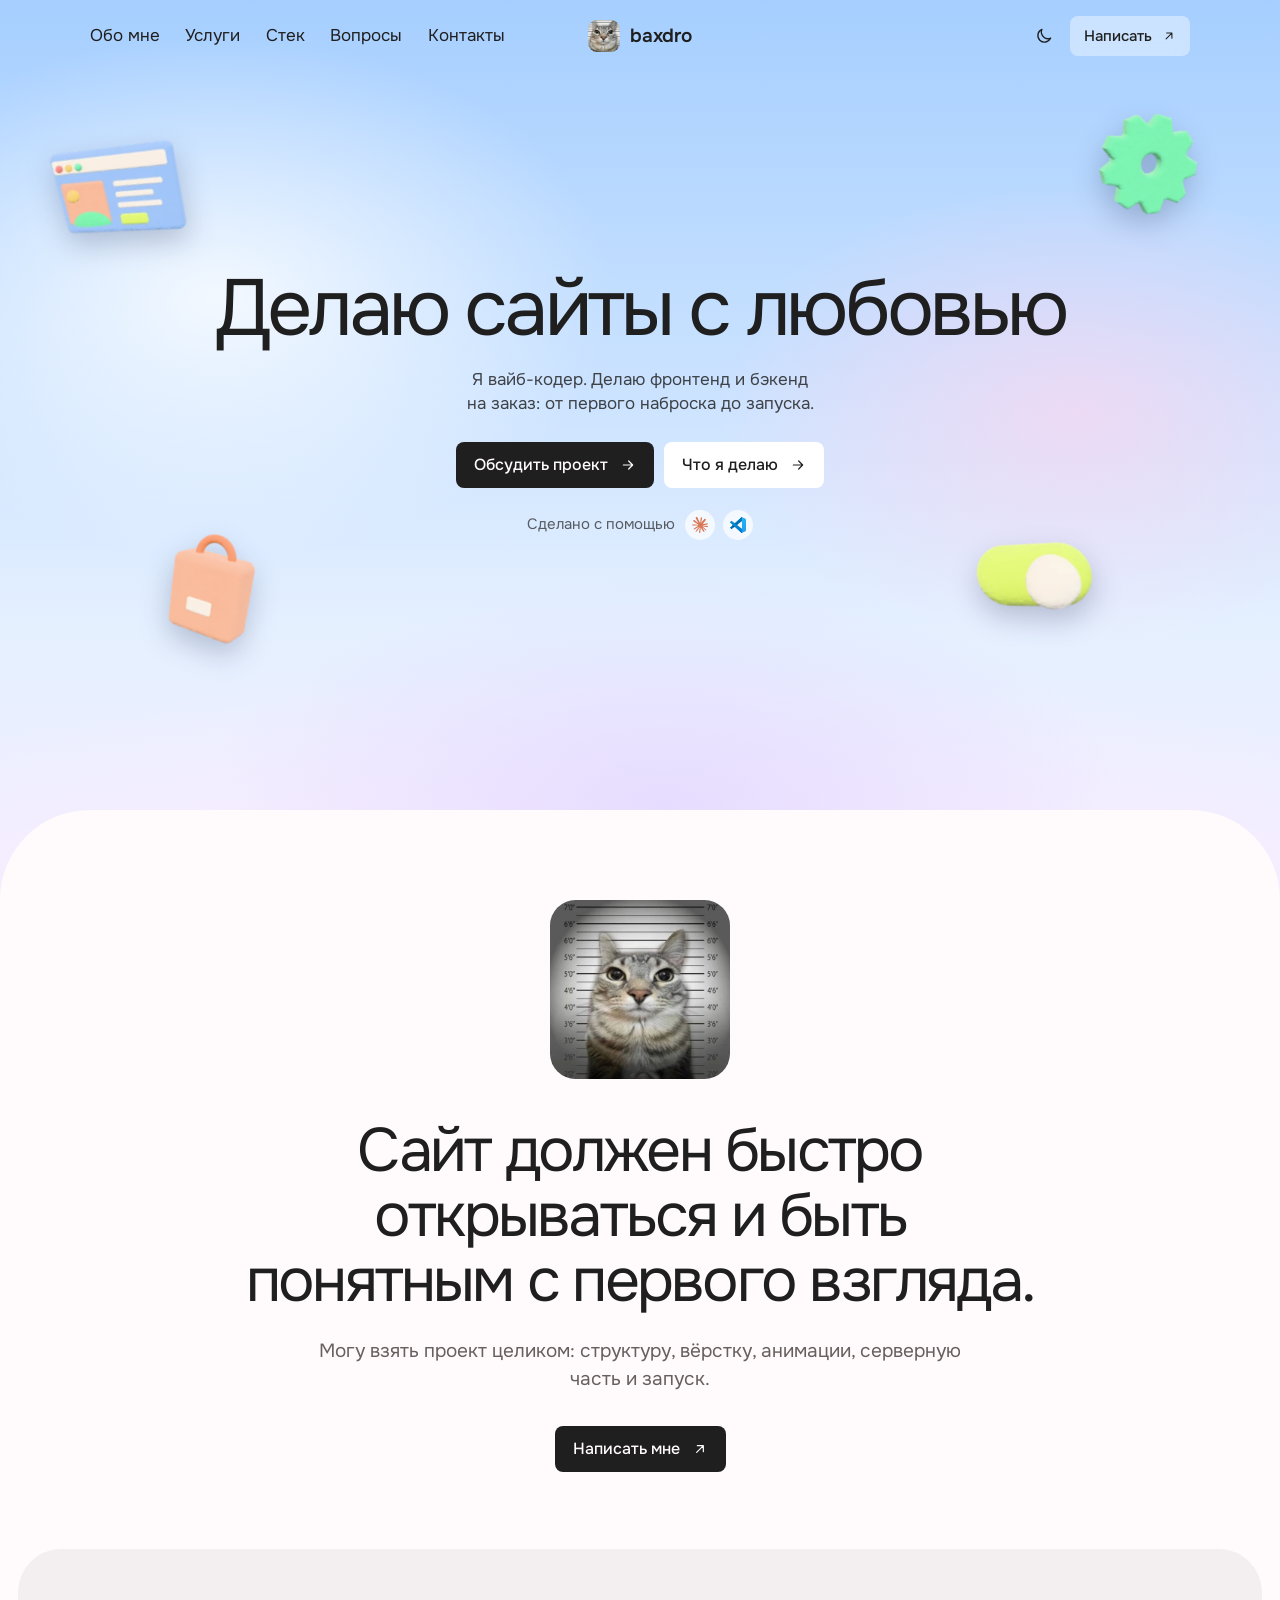
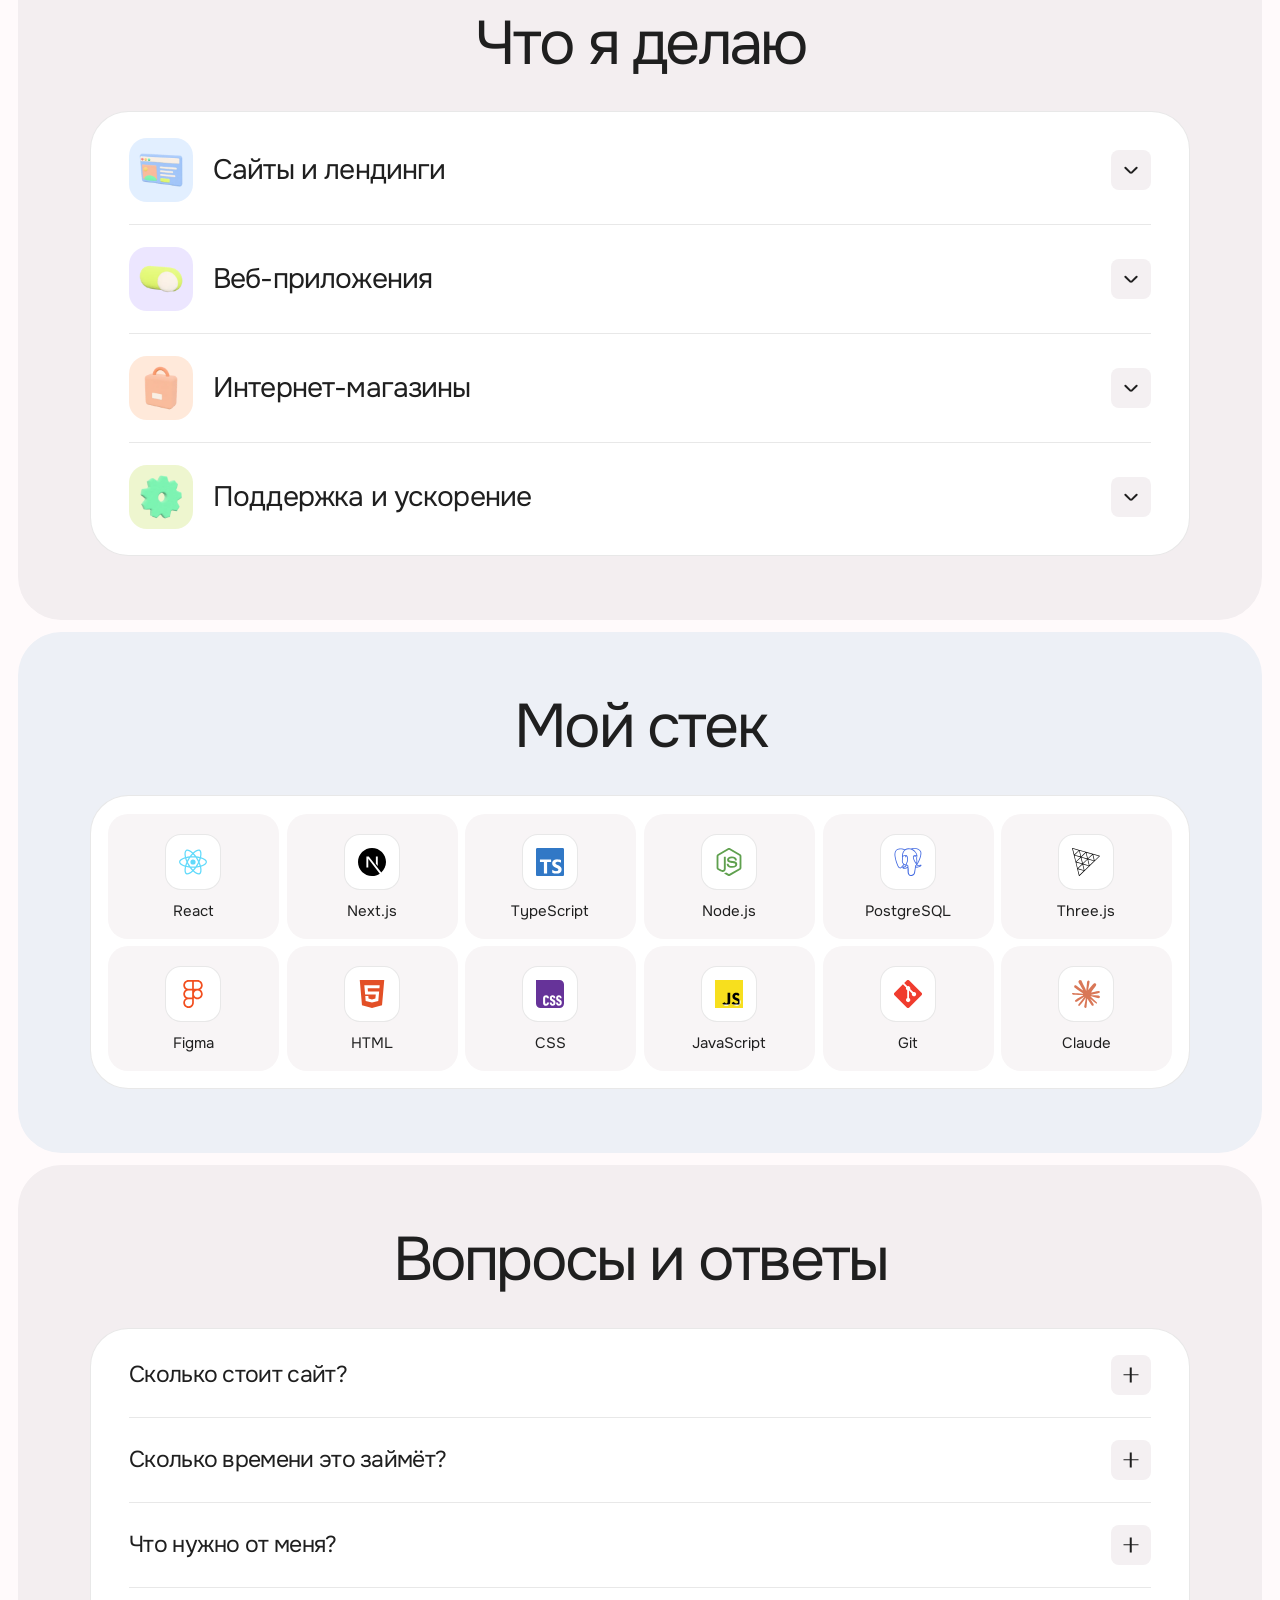
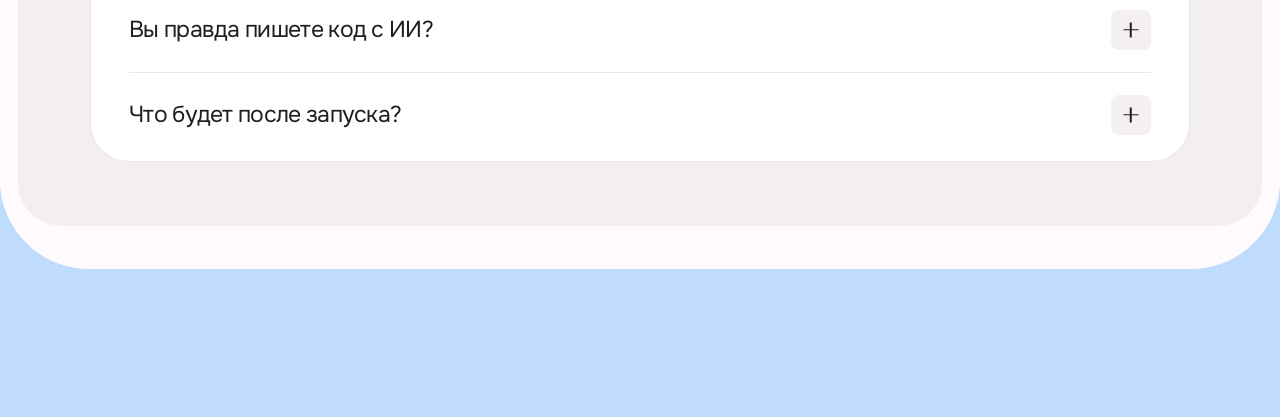
==== commit f8e2ad74: "Add files via upload" ====
--- a/index.html
+++ b/index.html
@@ -3,25 +3,42 @@
 <head>
   <meta charset="utf-8">
   <meta name="viewport" content="width=device-width, initial-scale=1">
-  <title>baxdro | портфолио</title>
-  <meta name="description" content="Делаю быстрые и понятные сайты и веб-приложения, от первого наброска до запуска.">
-  <meta name="theme-color" content="#A6CFFF">
+  <title>baxdro | веб-разработчик: сайты и веб-приложения на заказ</title>
+  <meta name="description" content="Делаю сайты и веб-приложения на заказ: фронтенд и бэкенд, от первого наброска до запуска.">
+  <meta name="color-scheme" content="light dark">
+  <script>document.querySelector('meta[name="color-scheme"]').content = localStorage.getItem('color-scheme') ?? 'light dark';</script>
+  <meta name="theme-color" media="(prefers-color-scheme: light)" content="#A6CFFF">
+  <meta name="theme-color" media="(prefers-color-scheme: dark)" content="#0C1330">
   <link rel="canonical" href="https://baxdro.tech/">
   <meta property="og:type" content="website">
   <meta property="og:locale" content="ru_RU">
   <meta property="og:site_name" content="baxdro">
   <meta property="og:url" content="https://baxdro.tech/">
-  <meta property="og:title" content="baxdro | веб-разработчик">
-  <meta property="og:description" content="Делаю быстрые и понятные сайты и веб-приложения, от первого наброска до запуска.">
+  <meta property="og:title" content="baxdro | веб-разработчик: сайты и веб-приложения на заказ">
+  <meta property="og:description" content="Делаю сайты и веб-приложения на заказ: фронтенд и бэкенд, от первого наброска до запуска.">
   <meta property="og:image" content="https://baxdro.tech/img/og.jpg">
+  <meta property="og:image:width" content="1200">
+  <meta property="og:image:height" content="630">
+  <meta property="og:image:alt" content="Первый экран сайта baxdro: «Делаю сайты с любовью»">
   <meta name="twitter:card" content="summary_large_image">
   <link rel="icon" href="img/favicon.png" type="image/png">
   <link rel="apple-touch-icon" href="img/apple-touch-icon.png">
   <link rel="preload" href="fonts/onest-cyrillic-wght-normal.woff2" as="font" type="font/woff2" crossorigin>
   <link rel="preload" href="fonts/onest-latin-wght-normal.woff2" as="font" type="font/woff2" crossorigin>
-  <link rel="stylesheet" href="css/style.css?v=dd67aa6a">
-  <script>document.documentElement.classList.add('js')</script>
-  <script src="js/main.js?v=b5af7f97" defer></script>
+  <link rel="stylesheet" href="css/style.css?v=096a3751">
+  <script type="module" src="js/main.js?v=c9553428"></script>
+  <script type="application/ld+json">
+  {
+    "@context": "https://schema.org",
+    "@type": "Person",
+    "name": "baxdro",
+    "url": "https://baxdro.tech/",
+    "image": "https://baxdro.tech/img/photo.webp",
+    "jobTitle": "Веб-разработчик",
+    "description": "Делаю сайты и веб-приложения на заказ: фронтенд и бэкенд, от первого наброска до запуска.",
+    "sameAs": ["https://t.me/baxdro", "https://github.com/baxdro"]
+  }
+  </script>
 </head>
 <body>
   <a class="skip-link" href="#main">К содержимому</a>
@@ -31,6 +48,8 @@
     <symbol id="i-next" viewBox="0 0 24 24"><path d="M5 12h14M13 6l6 6-6 6"/></symbol>
     <symbol id="i-close" viewBox="0 0 24 24"><path d="M6 6l12 12M18 6 6 18"/></symbol>
     <symbol id="i-menu" viewBox="0 0 24 24"><path d="M4 6h16M4 12h16M4 18h16"/></symbol>
+    <symbol id="i-sun" viewBox="0 0 24 24"><circle cx="12" cy="12" r="4"/><path d="M12 2v2M12 20v2M4.9 4.9l1.4 1.4M17.7 17.7l1.4 1.4M2 12h2M20 12h2M4.9 19.1l1.4-1.4M17.7 6.3l1.4-1.4"/></symbol>
+    <symbol id="i-moon" viewBox="0 0 24 24"><path d="M20 14.5A8 8 0 0 1 9.5 4a8 8 0 1 0 10.5 10.5Z"/></symbol>
     <symbol id="i-tg" viewBox="0 0 24 24"><path d="M21.5 3.5 2.8 10.7c-.9.4-.9 1.6.1 1.9l4.6 1.5 1.8 5.6c.3.8 1.3 1 1.9.4l2.6-2.5 4.8 3.5c.7.5 1.7.1 1.9-.8L22.9 4.9c.2-1-.6-1.8-1.4-1.4Z"/><path d="m7.5 14.1 9.6-6.3-6.4 7.4"/></symbol>
     <symbol id="i-gh" viewBox="0 0 24 24"><path d="M15 22v-4a4.8 4.8 0 0 0-1-3.5c3 0 6-2 6-5.5.08-1.25-.27-2.48-1-3.5.28-1.15.28-2.35 0-3.5 0 0-1 0-3 1.5-2.64-.5-5.36-.5-8 0C6 2 5 2 5 2c-.3 1.15-.3 2.35 0 3.5A5.4 5.4 0 0 0 4 9c0 3.5 3 5.5 6 5.5-.39.49-.68 1.05-.85 1.65-.17.6-.22 1.23-.15 1.85v4"/><path d="M9 18c-4.51 2-5-2-7-2"/></symbol>
     <symbol id="l-html" viewBox="0 0 24 24"><path fill="#E34F26" d="M1.5 0h21l-1.91 21.563L11.977 24l-8.564-2.438L1.5 0zm7.031 9.75l-.232-2.718 10.059.003.23-2.622L5.412 4.41l.698 8.01h9.126l-.326 3.426-2.91.804-2.955-.81-.188-2.11H6.248l.33 4.171L12 19.351l5.379-1.443.744-8.157H8.531z"/></symbol>
@@ -53,31 +72,35 @@
         <a href="#about">Обо мне</a>
         <a href="#services">Услуги</a>
         <a href="#stack">Стек</a>
+        <a href="#faq">Вопросы</a>
         <a href="#contact">Контакты</a>
       </nav>
       <a class="logo" href="#top"><img class="logo__mark" src="img/logo.webp" alt="" width="32" height="32"><span>baxdro</span></a>
       <div class="site-header__actions">
+        <button class="icon-button theme-toggle" type="button" aria-label="Сменить тему" hidden><svg class="icon theme-toggle__moon" aria-hidden="true"><use href="#i-moon"/></svg><svg class="icon theme-toggle__sun" aria-hidden="true"><use href="#i-sun"/></svg></button>
         <a class="btn btn--glass btn--small" href="https://t.me/baxdro">Написать <svg class="icon" aria-hidden="true"><use href="#i-arrow"/></svg></a>
-        <button class="icon-button menu-button" type="button" aria-label="Меню" aria-expanded="false" aria-controls="drawer"><svg class="icon" aria-hidden="true"><use href="#i-menu"/></svg></button>
+        <button class="icon-button menu-button" type="button" aria-label="Меню" aria-expanded="false" aria-controls="drawer" hidden><svg class="icon" aria-hidden="true"><use href="#i-menu"/></svg></button>
       </div>
     </div>
   </header>
 
   <dialog class="drawer" id="drawer" aria-label="Меню">
-    <div class="drawer__sheet" tabindex="-1" autofocus>
+    <div class="drawer__sheet">
       <div class="drawer__top">
         <a class="logo" href="#top"><img class="logo__mark" src="img/logo.webp" alt="" width="32" height="32"><span>baxdro</span></a>
-        <button class="icon-button drawer__close" type="button" aria-label="Закрыть меню"><svg class="icon" aria-hidden="true"><use href="#i-close"/></svg></button>
+        <button class="icon-button drawer__close" type="button" aria-label="Закрыть меню" autofocus><svg class="icon" aria-hidden="true"><use href="#i-close"/></svg></button>
       </div>
       <nav class="drawer__nav" aria-label="Разделы">
         <a href="#about">Обо мне</a>
         <a href="#services">Услуги</a>
         <a href="#stack">Стек</a>
+        <a href="#faq">Вопросы</a>
         <a href="#contact">Контакты</a>
       </nav>
       <div class="drawer__footer">
         <a class="btn btn--primary" href="https://t.me/baxdro">Написать <svg class="icon" aria-hidden="true"><use href="#i-arrow"/></svg></a>
         <ul class="socials">
+          <li><button class="theme-toggle" type="button" aria-label="Сменить тему"><svg class="icon theme-toggle__moon" aria-hidden="true"><use href="#i-moon"/></svg><svg class="icon theme-toggle__sun" aria-hidden="true"><use href="#i-sun"/></svg></button></li>
           <li><a href="https://t.me/baxdro" aria-label="Telegram"><svg class="icon" aria-hidden="true"><use href="#i-tg"/></svg></a></li>
           <li><a href="https://github.com/baxdro" aria-label="GitHub"><svg class="icon" aria-hidden="true"><use href="#i-gh"/></svg></a></li>
         </ul>
@@ -89,8 +112,13 @@
     <section class="hero" aria-labelledby="hero-title">
       <div class="sky" aria-hidden="true"><i></i><i></i><i></i></div>
       <div class="hero__content">
-        <h1 class="hero__title" id="hero-title">Делаю сайты, которые хочется трогать</h1>
-        <p class="hero__text">Я веб-разработчик. Беру проект с первого наброска и довожу до запуска.</p>
+        <h1 class="hero__title" id="hero-title" aria-label="Делаю сайты с любовью">
+          <span class="hero__word" aria-hidden="true">Делаю</span>
+          <span class="hero__word" aria-hidden="true">сайты</span>
+          <span class="hero__word" aria-hidden="true">с</span>
+          <span class="hero__word" aria-hidden="true">любовью</span>
+        </h1>
+        <p class="hero__text">Я вайб-кодер. Делаю фронтенд и бэкенд на заказ: от первого наброска до запуска.</p>
         <div class="hero__actions">
           <a class="btn btn--primary" href="https://t.me/baxdro">Обсудить проект <svg class="icon" aria-hidden="true"><use href="#i-next"/></svg></a>
           <a class="btn" href="#services">Что я делаю <svg class="icon" aria-hidden="true"><use href="#i-next"/></svg></a>
@@ -101,27 +129,33 @@
           <a href="https://code.visualstudio.com" aria-label="VS Code" title="VS Code"><img src="img/vscode.svg" alt="" width="16" height="16"></a>
         </p>
       </div>
+      <div class="toys" aria-hidden="true">
+        <img class="toy toy--browser" src="img/toy-browser.webp" alt="" width="280" height="280">
+        <img class="toy toy--gear" src="img/toy-gear.webp" alt="" width="280" height="280">
+        <img class="toy toy--bag" src="img/toy-bag.webp" alt="" width="280" height="280">
+        <img class="toy toy--toggle" src="img/toy-toggle.webp" alt="" width="280" height="280">
+      </div>
     </section>
 
     <div class="panel">
-      <section class="section about" id="about" aria-label="Обо мне">
+      <section class="section about" id="about" aria-labelledby="about-title">
         <img class="about__photo reveal" src="img/photo.webp" alt="Аватар baxdro: кот у ростомера" width="480" height="480" loading="lazy">
-        <p class="about__statement reveal">Сайт должен быстро открываться и быть понятным с первого взгляда.</p>
+        <h2 class="about__statement reveal" id="about-title">Сайт должен быстро открываться и быть понятным с первого взгляда.</h2>
         <p class="about__text reveal">Могу взять проект целиком: структуру, вёрстку, анимации, серверную часть и запуск.</p>
         <a class="btn btn--primary reveal" href="https://t.me/baxdro">Написать мне <svg class="icon" aria-hidden="true"><use href="#i-arrow"/></svg></a>
       </section>
 
       <section class="section section--band section--warm" id="services" aria-labelledby="services-title">
         <h2 class="section__title reveal" id="services-title">Что я делаю</h2>
-        <div class="card accordion reveal">
-          <details class="accordion__item">
-            <summary class="accordion__summary">
-              <span class="accordion__icon accordion__icon--sky"><img src="img/clay-browser.webp" alt="" width="88" height="88" loading="lazy"></span>
-              <h3 class="accordion__title">Сайты и лендинги</h3>
-              <span class="accordion__toggle" aria-hidden="true"></span>
-            </summary>
-            <div class="accordion__body">
-              <p>Продумываю структуру и тексты, верстаю под любые экраны, настраиваю SEO и аналитику.</p>
+        <div class="card accordion accordion--rich reveal">
+          <details class="accordion__item">
+            <summary class="accordion__summary">
+              <span class="accordion__icon accordion__icon--sky"><img src="img/toy-browser.webp" alt="" width="280" height="280" loading="lazy"></span>
+              <span class="accordion__title">Сайты и лендинги</span>
+              <span class="accordion__toggle" aria-hidden="true"></span>
+            </summary>
+            <div class="accordion__body">
+              <p>Одностраничники и многостраничные сайты: от идеи и первого наброска до работающей страницы.</p>
               <ul class="accordion__tags">
                 <li>Структура и тексты</li>
                 <li>Вёрстка под все экраны</li>
@@ -131,8 +165,8 @@
           </details>
           <details class="accordion__item">
             <summary class="accordion__summary">
-              <span class="accordion__icon accordion__icon--lilac"><img src="img/clay-toggle.webp" alt="" width="88" height="88" loading="lazy"></span>
-              <h3 class="accordion__title">Веб-приложения</h3>
+              <span class="accordion__icon accordion__icon--lilac"><img src="img/toy-toggle.webp" alt="" width="280" height="280" loading="lazy"></span>
+              <span class="accordion__title">Веб-приложения</span>
               <span class="accordion__toggle" aria-hidden="true"></span>
             </summary>
             <div class="accordion__body">
@@ -146,12 +180,12 @@
           </details>
           <details class="accordion__item">
             <summary class="accordion__summary">
-              <span class="accordion__icon accordion__icon--peach"><img src="img/clay-bag.webp" alt="" width="88" height="88" loading="lazy"></span>
-              <h3 class="accordion__title">Интернет-магазины</h3>
-              <span class="accordion__toggle" aria-hidden="true"></span>
-            </summary>
-            <div class="accordion__body">
-              <p>Каталог, корзина, оплата, доставка и простая админка.</p>
+              <span class="accordion__icon accordion__icon--peach"><img src="img/toy-bag.webp" alt="" width="280" height="280" loading="lazy"></span>
+              <span class="accordion__title">Интернет-магазины</span>
+              <span class="accordion__toggle" aria-hidden="true"></span>
+            </summary>
+            <div class="accordion__body">
+              <p>Магазин, в котором покупателю легко выбрать и оплатить, а вам легко обновлять товары.</p>
               <ul class="accordion__tags">
                 <li>Каталог и фильтры</li>
                 <li>Корзина и оплата</li>
@@ -161,12 +195,12 @@
           </details>
           <details class="accordion__item">
             <summary class="accordion__summary">
-              <span class="accordion__icon accordion__icon--lime"><img src="img/clay-gear.webp" alt="" width="88" height="88" loading="lazy"></span>
-              <h3 class="accordion__title">Поддержка и ускорение</h3>
-              <span class="accordion__toggle" aria-hidden="true"></span>
-            </summary>
-            <div class="accordion__body">
-              <p>Ускоряю загрузку, исправляю вёрстку, обновляю дизайн и улучшаю доступность.</p>
+              <span class="accordion__icon accordion__icon--lime"><img src="img/toy-gear.webp" alt="" width="280" height="280" loading="lazy"></span>
+              <span class="accordion__title">Поддержка и ускорение</span>
+              <span class="accordion__toggle" aria-hidden="true"></span>
+            </summary>
+            <div class="accordion__body">
+              <p>Привожу в порядок уже работающий сайт: когда он медленно открывается или ломается на телефоне.</p>
               <ul class="accordion__tags">
                 <li>Ускорение загрузки</li>
                 <li>Исправление вёрстки</li>
@@ -180,24 +214,76 @@
       <section class="section section--band section--cool" id="stack" aria-labelledby="stack-title">
         <h2 class="section__title reveal" id="stack-title">Мой стек</h2>
         <ul class="card stack reveal">
-          <li class="stack__item"><span class="stack__logo"><svg role="img" aria-label="React"><use href="#l-react"/></svg></span>React</li>
-          <li class="stack__item"><span class="stack__logo"><svg role="img" aria-label="Next.js"><use href="#l-next"/></svg></span>Next.js</li>
-          <li class="stack__item"><span class="stack__logo"><svg role="img" aria-label="TypeScript"><use href="#l-ts"/></svg></span>TypeScript</li>
-          <li class="stack__item"><span class="stack__logo"><svg role="img" aria-label="Node.js"><use href="#l-node"/></svg></span>Node.js</li>
-          <li class="stack__item"><span class="stack__logo"><svg role="img" aria-label="PostgreSQL"><use href="#l-pg"/></svg></span>PostgreSQL</li>
-          <li class="stack__item"><span class="stack__logo"><svg role="img" aria-label="Three.js"><use href="#l-three"/></svg></span>Three.js</li>
-          <li class="stack__item"><span class="stack__logo"><svg role="img" aria-label="Figma"><use href="#l-figma"/></svg></span>Figma</li>
-          <li class="stack__item"><span class="stack__logo"><svg role="img" aria-label="HTML"><use href="#l-html"/></svg></span>HTML</li>
-          <li class="stack__item"><span class="stack__logo"><svg role="img" aria-label="CSS"><use href="#l-css"/></svg></span>CSS</li>
-          <li class="stack__item"><span class="stack__logo"><svg role="img" aria-label="JavaScript"><use href="#l-js"/></svg></span>JavaScript</li>
-          <li class="stack__item"><span class="stack__logo"><svg role="img" aria-label="Git"><use href="#l-git"/></svg></span>Git</li>
-          <li class="stack__item"><span class="stack__logo"><svg role="img" aria-label="Claude"><use href="#l-claude"/></svg></span>Claude</li>
+          <li class="stack__item"><span class="stack__logo"><svg aria-hidden="true"><use href="#l-react"/></svg></span>React</li>
+          <li class="stack__item"><span class="stack__logo"><svg aria-hidden="true"><use href="#l-next"/></svg></span>Next.js</li>
+          <li class="stack__item"><span class="stack__logo"><svg aria-hidden="true"><use href="#l-ts"/></svg></span>TypeScript</li>
+          <li class="stack__item"><span class="stack__logo"><svg aria-hidden="true"><use href="#l-node"/></svg></span>Node.js</li>
+          <li class="stack__item"><span class="stack__logo"><svg aria-hidden="true"><use href="#l-pg"/></svg></span>PostgreSQL</li>
+          <li class="stack__item"><span class="stack__logo"><svg aria-hidden="true"><use href="#l-three"/></svg></span>Three.js</li>
+          <li class="stack__item"><span class="stack__logo"><svg aria-hidden="true"><use href="#l-figma"/></svg></span>Figma</li>
+          <li class="stack__item"><span class="stack__logo"><svg aria-hidden="true"><use href="#l-html"/></svg></span>HTML</li>
+          <li class="stack__item"><span class="stack__logo"><svg aria-hidden="true"><use href="#l-css"/></svg></span>CSS</li>
+          <li class="stack__item"><span class="stack__logo"><svg aria-hidden="true"><use href="#l-js"/></svg></span>JavaScript</li>
+          <li class="stack__item"><span class="stack__logo"><svg aria-hidden="true"><use href="#l-git"/></svg></span>Git</li>
+          <li class="stack__item"><span class="stack__logo"><svg aria-hidden="true"><use href="#l-claude"/></svg></span>Claude</li>
         </ul>
       </section>
-    </div>
+
+      <section class="section section--band section--warm" id="faq" aria-labelledby="faq-title">
+        <h2 class="section__title reveal" id="faq-title">Вопросы и ответы</h2>
+        <div class="card accordion reveal">
+          <details class="accordion__item">
+            <summary class="accordion__summary">
+              <span class="accordion__title">Сколько стоит сайт?</span>
+              <span class="accordion__toggle" aria-hidden="true"></span>
+            </summary>
+            <div class="accordion__body">
+              <p>Зависит от объёма: одностраничник дешевле интернет-магазина. Напишите задачу, и я назову цену до начала работы.</p>
+            </div>
+          </details>
+          <details class="accordion__item">
+            <summary class="accordion__summary">
+              <span class="accordion__title">Сколько времени это займёт?</span>
+              <span class="accordion__toggle" aria-hidden="true"></span>
+            </summary>
+            <div class="accordion__body">
+              <p>Срок зависит от задачи. Обсудим её, и я скажу, когда будет первый прототип и когда запуск.</p>
+            </div>
+          </details>
+          <details class="accordion__item">
+            <summary class="accordion__summary">
+              <span class="accordion__title">Что нужно от меня?</span>
+              <span class="accordion__toggle" aria-hidden="true"></span>
+            </summary>
+            <div class="accordion__body">
+              <p>Рассказать о задаче и показать сайты, которые вам нравятся. С текстами и фотографиями помогу, если их нет.</p>
+            </div>
+          </details>
+          <details class="accordion__item">
+            <summary class="accordion__summary">
+              <span class="accordion__title">Вы правда пишете код с ИИ?</span>
+              <span class="accordion__toggle" aria-hidden="true"></span>
+            </summary>
+            <div class="accordion__body">
+              <p>Да. Claude помогает писать код быстрее, а за результат отвечаю я: проверяю, тестирую и довожу до запуска.</p>
+            </div>
+          </details>
+          <details class="accordion__item">
+            <summary class="accordion__summary">
+              <span class="accordion__title">Что будет после запуска?</span>
+              <span class="accordion__toggle" aria-hidden="true"></span>
+            </summary>
+            <div class="accordion__body">
+              <p>Покажу, как обновлять сайт, и останусь на связи. Если понадобятся правки или новые разделы, напишите мне.</p>
+            </div>
+          </details>
+        </div>
+      </section>
+    </div>
+    <div id="contact"></div>
   </main>
 
-  <footer class="site-footer" id="contact">
+  <footer class="site-footer">
     <div class="sky" aria-hidden="true"><i></i><i></i><i></i></div>
     <div class="site-footer__bar">
       <a class="logo" href="#top"><img class="logo__mark" src="img/logo.webp" alt="" width="32" height="32"><span>baxdro.tech</span></a>
--- a/css/style.css
+++ b/css/style.css
@@ -35,32 +35,47 @@
 }
 
 :root {
-  --color-ink: #1F1F1F;
-  --color-ink-hover: #3A3838;
-  --color-muted: #66605F;
-  --color-paper: #FFFAFB;
-  --color-white: #FFFFFF;
-  --color-line: rgb(31 31 31 / .1);
-  --color-soft: #F4F0F2;
-  --color-soft-hover: #ECE6E9;
-  --color-tile: #F8F5F6;
-  --color-hover: #F1EEEF;
-  --color-focus: #3F6FF0;
-  --color-band-warm: #F3EEF0;
-  --color-band-cool: #EDF0F6;
-  --color-tint-sky: #E2EFFF;
-  --color-tint-lilac: #ECE6FF;
-  --color-tint-peach: #FFE9DA;
-  --color-tint-lime: #EEF6CF;
-
-  --sky-1: #A6CFFF;
-  --sky-2: #C8E1FF;
-  --sky-3: #E5F0FF;
-  --sky-4: #F3EEFF;
-  --sky-glow: #F7EDFF;
-  --sky-ground: #BFDCFF;
-  --sky-dusk: #B9C9FF;
-  --sky-hover: #EEF4FF;
+  color-scheme: light dark;
+
+  --color-ink: light-dark(#1F1F1F, #F4F0F2);
+  --color-ink-hover: light-dark(#3A3838, #DAD5D8);
+  --color-muted: light-dark(#66605F, #A9A2A6);
+  --color-paper: light-dark(#FFFAFB, #131215);
+  --color-surface: light-dark(#FFFFFF, #201E23);
+  --color-line: light-dark(rgb(31 31 31 / .1), rgb(255 255 255 / .1));
+  --color-soft: light-dark(#F4F0F2, #2B292F);
+  --color-soft-hover: light-dark(#ECE6E9, #37343C);
+  --color-tile: light-dark(#F8F5F6, #27252B);
+  --color-hover: light-dark(#F1EEEF, #2F2D34);
+  --color-focus: light-dark(#3563E9, #8AA5FF);
+  --color-shadow: light-dark(rgb(31 41 80 / .24), rgb(0 0 0 / .5));
+  --color-band-warm: light-dark(#F3EEF0, #1A181C);
+  --color-band-cool: light-dark(#EDF0F6, #171920);
+  --color-tint-sky: light-dark(#E2EFFF, #1D2C47);
+  --color-tint-lilac: light-dark(#ECE6FF, #2A2547);
+  --color-tint-peach: light-dark(#FFE9DA, #3E291D);
+  --color-tint-lime: light-dark(#EEF6CF, #2B3419);
+  --color-logo: light-dark(#FFFFFF, #EFEBED);
+  --color-chip: light-dark(rgb(255 255 255 / .7), rgb(255 255 255 / .14));
+  --color-chip-hover: light-dark(#FFFFFF, rgb(255 255 255 / .24));
+  --color-glass: light-dark(rgb(255 255 255 / .4), rgb(255 255 255 / .12));
+  --color-glass-hover: light-dark(rgb(255 255 255 / .65), rgb(255 255 255 / .2));
+  --color-chrome: light-dark(rgb(31 31 31 / .72), rgb(14 13 16 / .72));
+  --color-on-chrome: #FFFAFB;
+  --color-on-chrome-hover: #FFFFFF;
+  --color-chrome-ink: #1F1F1F;
+
+  --sky-1: light-dark(#A6CFFF, #0C1330);
+  --sky-2: light-dark(#C8E1FF, #141C46);
+  --sky-3: light-dark(#E5F0FF, #1D2357);
+  --sky-4: light-dark(#F3EEFF, #2A2563);
+  --sky-glow: light-dark(#F7EDFF, #3B2F7C);
+  --sky-ground: light-dark(#BFDCFF, #10173A);
+  --sky-dusk: light-dark(#B9C9FF, #1B1650);
+  --sky-hover: light-dark(#EEF4FF, #2A3158);
+  --sky-blob-1: light-dark(rgb(255 255 255 / .8), rgb(110 150 255 / .28));
+  --sky-blob-2: light-dark(rgb(250 214 240 / .7), rgb(205 120 225 / .2));
+  --sky-blob-3: light-dark(rgb(226 216 255 / .8), rgb(130 110 255 / .26));
 
   --font-sans: 'Onest', system-ui, -apple-system, 'Segoe UI', sans-serif;
 
@@ -69,7 +84,7 @@
   --gutter-compact: clamp(16px, 5.5vw, 80px);
   --edge: clamp(10px, 1.4vw, 20px);
   --container: 1200px;
-  --section-gap: clamp(96px, 10vw, 150px);
+  --section-gap: clamp(56px, 6vw, 96px);
 
   --radius-control: 8px;
   --radius-card: clamp(26px, 3vw, 40px);
@@ -79,6 +94,14 @@
   --ease-out: cubic-bezier(.22, .8, .24, 1);
 }
 
+:root:has(> head > meta[name="color-scheme"][content="light"]) {
+  color-scheme: light;
+}
+
+:root:has(> head > meta[name="color-scheme"][content="dark"]) {
+  color-scheme: dark;
+}
+
 *,
 *::before,
 *::after {
@@ -88,9 +111,8 @@
 html {
   -webkit-text-size-adjust: 100%;
   -webkit-tap-highlight-color: transparent;
-  scroll-behavior: smooth;
   scroll-padding-top: calc(var(--header-height) + 16px);
-  interpolate-size: allow-keywords;
+  background: var(--sky-1);
 }
 
 html:has(.drawer[open]) {
@@ -110,7 +132,6 @@
 
 h1,
 h2,
-h3,
 p {
   margin: 0;
 }
@@ -176,7 +197,7 @@
 }
 
 .btn {
-  --btn-bg: var(--color-white);
+  --btn-bg: var(--color-surface);
   --btn-bg-hover: var(--color-hover);
   --btn-fg: var(--color-ink);
   display: inline-flex;
@@ -193,7 +214,7 @@
   text-decoration: none;
   white-space: nowrap;
   cursor: pointer;
-  transition: background-color .2s ease;
+  transition: background-color .2s ease, scale .2s var(--ease-out);
 }
 
 .btn:hover {
@@ -207,8 +228,8 @@
 }
 
 .btn--glass {
-  --btn-bg: rgb(255 255 255 / .4);
-  --btn-bg-hover: rgb(255 255 255 / .65);
+  --btn-bg: var(--color-glass);
+  --btn-bg-hover: var(--color-glass-hover);
   --btn-fg: var(--color-ink);
   -webkit-backdrop-filter: blur(8px);
   backdrop-filter: blur(8px);
@@ -249,7 +270,6 @@
   place-items: center;
   width: 40px;
   height: 40px;
-  margin-right: -8px;
   padding: 0;
   border: 0;
   background: none;
@@ -262,22 +282,51 @@
   stroke-width: 1.6;
 }
 
+.menu-button,
+.drawer__close {
+  margin-right: -8px;
+}
+
+.icon-button[hidden] {
+  display: none;
+}
+
+.theme-toggle .icon {
+  grid-area: 1 / 1;
+}
+
+.icon-button.theme-toggle .icon {
+  width: 20px;
+  height: 20px;
+}
+
+.theme-toggle__moon {
+  stroke: light-dark(currentColor, transparent);
+}
+
+.theme-toggle__sun {
+  stroke: light-dark(transparent, currentColor);
+}
+
 .socials {
   display: flex;
   gap: 10px;
 }
 
-.socials a {
+.socials :is(a, button) {
   display: grid;
   place-items: center;
   width: 48px;
   height: 48px;
+  padding: 0;
+  border: 0;
   border-radius: 15px;
-  background: var(--color-white);
-  transition: background-color .2s ease;
-}
-
-.socials a:hover {
+  background: var(--color-surface);
+  cursor: pointer;
+  transition: background-color .2s ease, scale .2s var(--ease-out);
+}
+
+.socials :is(a, button):hover {
   background: var(--sky-hover);
 }
 
@@ -290,20 +339,20 @@
 }
 
 .site-header.is-scrolled {
-  background: rgb(31 31 31 / .72);
+  background: var(--color-chrome);
   -webkit-backdrop-filter: blur(20px) saturate(1.3);
   backdrop-filter: blur(20px) saturate(1.3);
-  color: var(--color-paper);
+  color: var(--color-on-chrome);
+}
+
+.site-header.is-scrolled :focus-visible {
+  outline-color: var(--color-on-chrome);
 }
 
 .site-header.is-scrolled .btn--glass {
-  --btn-bg: var(--color-paper);
-  --btn-bg-hover: var(--color-white);
-  --btn-fg: var(--color-ink);
-}
-
-.site-header.is-hidden {
-  transform: translateY(-100%);
+  --btn-bg: var(--color-on-chrome);
+  --btn-bg-hover: var(--color-on-chrome-hover);
+  --btn-fg: var(--color-chrome-ink);
 }
 
 .site-header__bar {
@@ -368,16 +417,6 @@
   padding: 0 var(--gutter-compact) max(28px, env(safe-area-inset-bottom, 0px));
   overflow-y: auto;
   background: var(--color-paper);
-  clip-path: inset(0 0 100% 0);
-  transition: clip-path .5s var(--ease-out);
-}
-
-.drawer__sheet:focus {
-  outline: none;
-}
-
-.drawer.is-open .drawer__sheet {
-  clip-path: inset(0);
 }
 
 .drawer__top {
@@ -399,45 +438,11 @@
   letter-spacing: -.03em;
   line-height: 1.1;
   text-decoration: none;
-}
-
-.drawer__nav a,
-.drawer__footer {
-  opacity: 0;
-  translate: 0 -10px;
-  transition: opacity .25s ease, translate .25s ease;
-}
-
-.drawer.is-open .drawer__nav a,
-.drawer.is-open .drawer__footer {
-  opacity: 1;
-  translate: none;
-  transition: opacity .45s ease, translate .55s var(--ease-out);
-}
-
-.drawer.is-open .drawer__nav a:nth-child(1) {
-  transition-delay: .12s;
-}
-
-.drawer.is-open .drawer__nav a:nth-child(2) {
-  transition-delay: .16s;
-}
-
-.drawer.is-open .drawer__nav a:nth-child(3) {
-  transition-delay: .2s;
-}
-
-.drawer.is-open .drawer__nav a:nth-child(4) {
-  transition-delay: .24s;
-}
-
-.drawer.is-open .drawer__footer {
-  transition-delay: .3s;
-}
-
-.drawer.is-open .drawer__nav a:hover {
+  transition: opacity .2s ease;
+}
+
+.drawer__nav a:hover {
   opacity: .55;
-  transition-delay: 0s;
 }
 
 .drawer__footer {
@@ -450,11 +455,11 @@
   border-top: 1px solid var(--color-line);
 }
 
-.drawer .socials a {
+.drawer .socials :is(a, button) {
   background: var(--color-soft);
 }
 
-.drawer .socials a:hover {
+.drawer .socials :is(a, button):hover {
   background: var(--color-soft-hover);
 }
 
@@ -477,7 +482,6 @@
 .sky i {
   position: absolute;
   border-radius: 50%;
-  animation: drift 40s ease-in-out infinite alternate;
 }
 
 .sky i:nth-child(1) {
@@ -485,7 +489,7 @@
   left: -14%;
   width: 62%;
   height: 58%;
-  background: radial-gradient(closest-side, rgb(255 255 255 / .8), transparent);
+  background: radial-gradient(closest-side, var(--sky-blob-1), transparent);
 }
 
 .sky i:nth-child(2) {
@@ -493,9 +497,7 @@
   right: -12%;
   width: 56%;
   height: 52%;
-  background: radial-gradient(closest-side, rgb(250 214 240 / .7), transparent);
-  animation-duration: 48s;
-  animation-delay: -14s;
+  background: radial-gradient(closest-side, var(--sky-blob-2), transparent);
 }
 
 .sky i:nth-child(3) {
@@ -503,9 +505,7 @@
   left: 16%;
   width: 72%;
   height: 52%;
-  background: radial-gradient(closest-side, rgb(226 216 255 / .8), transparent);
-  animation-duration: 56s;
-  animation-delay: -26s;
+  background: radial-gradient(closest-side, var(--sky-blob-3), transparent);
 }
 
 .hero {
@@ -546,6 +546,18 @@
   display: inline-block;
 }
 
+.hero__word:nth-child(2) {
+  --i: 1;
+}
+
+.hero__word:nth-child(3) {
+  --i: 2;
+}
+
+.hero__word:nth-child(4) {
+  --i: 3;
+}
+
 .hero__text {
   max-width: 42ch;
   margin-top: clamp(16px, 2.4vh, 26px);
@@ -566,7 +578,6 @@
 .made-with {
   display: flex;
   align-items: center;
-  justify-content: center;
   gap: 8px;
   margin-top: clamp(16px, 2.4vh, 22px);
   font-size: .9375rem;
@@ -583,12 +594,12 @@
   width: 30px;
   height: 30px;
   border-radius: 50%;
-  background: rgb(255 255 255 / .7);
-  transition: background-color .2s ease;
+  background: var(--color-chip);
+  transition: background-color .2s ease, scale .2s var(--ease-out);
 }
 
 .made-with a:hover {
-  background: var(--color-white);
+  background: var(--color-chip-hover);
 }
 
 .made-with svg,
@@ -597,11 +608,58 @@
   height: 16px;
 }
 
+.toys {
+  position: absolute;
+  inset: var(--header-height) 0 var(--radius-panel);
+  pointer-events: none;
+}
+
+.toy {
+  position: absolute;
+  top: var(--y);
+  left: var(--x);
+  width: var(--size);
+  rotate: var(--tilt);
+  filter: drop-shadow(0 12px 14px var(--color-shadow));
+}
+
+.toy--browser {
+  --x: 4%;
+  --y: 7%;
+  --size: clamp(72px, 10.5vw, 160px);
+  --tilt: -10deg;
+  --i: 0;
+}
+
+.toy--gear {
+  --x: 85.5%;
+  --y: 5%;
+  --size: clamp(58px, 8.4vw, 126px);
+  --tilt: 12deg;
+  --i: 1;
+}
+
+.toy--bag {
+  --x: 12%;
+  --y: 62%;
+  --size: clamp(62px, 9vw, 136px);
+  --tilt: 8deg;
+  --i: 2;
+}
+
+.toy--toggle {
+  --x: 76%;
+  --y: 60%;
+  --size: clamp(66px, 9.6vw, 146px);
+  --tilt: -8deg;
+  --i: 3;
+}
+
 .panel {
   position: relative;
   z-index: 2;
   margin-top: calc(-1 * var(--radius-panel));
-  padding-bottom: clamp(40px, 5vw, 72px);
+  padding-bottom: clamp(28px, 3.4vw, 48px);
   border-radius: var(--radius-panel) var(--radius-panel) 0 0;
   background: var(--color-paper);
 }
@@ -612,7 +670,7 @@
 
 .section--band {
   margin: var(--section-gap) var(--edge) 0;
-  padding: clamp(64px, 8vw, 112px) calc(var(--gutter) - var(--edge));
+  padding: clamp(44px, 5vw, 76px) calc(var(--gutter) - var(--edge));
   border-radius: var(--radius-band);
 }
 
@@ -639,7 +697,7 @@
 }
 
 .section__title {
-  margin-bottom: clamp(32px, 4vw, 52px);
+  margin-bottom: clamp(24px, 2.8vw, 40px);
 }
 
 .card {
@@ -647,13 +705,13 @@
   margin-inline: auto;
   border: 1px solid var(--color-line);
   border-radius: var(--radius-card);
-  background: var(--color-white);
+  background: var(--color-surface);
 }
 
 .about {
   display: grid;
   justify-items: center;
-  padding-top: clamp(96px, 11vw, 160px);
+  padding-top: clamp(64px, 7vw, 104px);
   text-align: center;
 }
 
@@ -688,7 +746,7 @@
 
 .accordion__summary {
   display: grid;
-  grid-template-columns: 56px 1fr 40px;
+  grid-template-columns: 1fr 40px;
   align-items: center;
   gap: 20px;
   padding: clamp(16px, 2vw, 22px) 0;
@@ -696,27 +754,37 @@
   cursor: pointer;
 }
 
+.accordion--rich .accordion__summary {
+  grid-template-columns: 64px 1fr 40px;
+}
+
 .accordion__summary::-webkit-details-marker {
   display: none;
 }
 
 .accordion__title {
-  font-size: clamp(1.375rem, 2.2vw, 1.875rem);
+  font-size: clamp(1.25rem, 1.8vw, 1.5rem);
   font-weight: 400;
   letter-spacing: -.03em;
+  line-height: 1.15;
+}
+
+.accordion--rich .accordion__title {
+  font-size: clamp(1.375rem, 2.2vw, 1.875rem);
   line-height: 1.1;
 }
 
 .accordion__icon {
   display: grid;
   place-items: center;
-  width: 56px;
-  height: 56px;
-  border-radius: 16px;
+  width: 64px;
+  height: 64px;
+  border-radius: 18px;
 }
 
 .accordion__icon img {
-  width: 44px;
+  width: 46px;
+  transition: scale .45s var(--ease-out), rotate .45s var(--ease-out);
 }
 
 .accordion__icon--sky {
@@ -741,7 +809,7 @@
   height: 40px;
   border-radius: var(--radius-control);
   background: var(--color-soft);
-  transition: background-color .2s ease;
+  transition: background-color .2s ease, scale .2s var(--ease-out);
 }
 
 .accordion__toggle::before,
@@ -754,7 +822,7 @@
   height: 1.5px;
   background: var(--color-ink);
   translate: -50% -50%;
-  transition: rotate .35s var(--ease-out), background-color .2s ease;
+  transition: background-color .2s ease;
 }
 
 .accordion__toggle::after {
@@ -765,30 +833,73 @@
   background: var(--color-soft-hover);
 }
 
-.accordion__item[open] .accordion__toggle {
+.accordion__item[open]:not(.is-closing) .accordion__toggle {
   background: var(--color-ink);
 }
 
-.accordion__item[open] .accordion__toggle::before,
-.accordion__item[open] .accordion__toggle::after {
+.accordion__item[open]:not(.is-closing) .accordion__toggle::before,
+.accordion__item[open]:not(.is-closing) .accordion__toggle::after {
   background: var(--color-paper);
 }
 
-.accordion__item[open] .accordion__toggle::after {
+.accordion__item[open]:not(.is-closing) .accordion__toggle::after {
   rotate: 0deg;
+}
+
+.accordion--rich .accordion__toggle::before,
+.accordion--rich .accordion__toggle::after {
+  width: 9px;
+  border-radius: 1px;
+}
+
+.accordion--rich .accordion__toggle::before {
+  translate: calc(-50% - 3px) -50%;
+  rotate: 45deg;
+}
+
+.accordion--rich .accordion__toggle::after {
+  translate: calc(-50% + 3px) -50%;
+  rotate: -45deg;
+}
+
+.accordion--rich .accordion__item[open]:not(.is-closing) .accordion__toggle::before {
+  rotate: -45deg;
+}
+
+.accordion--rich .accordion__item[open]:not(.is-closing) .accordion__toggle::after {
+  rotate: 45deg;
+}
+
+.accordion__item::details-content {
+  display: grid;
+  grid-template-rows: 0fr;
+}
+
+.accordion__item[open]:not(.is-closing)::details-content {
+  grid-template-rows: 1fr;
 }
 
 .accordion__body {
   display: grid;
   justify-items: start;
   gap: 14px;
-  max-width: calc(60ch + 76px);
-  padding: 0 0 24px 76px;
+  min-height: 0;
+  padding-right: 60px;
+  overflow: hidden;
+}
+
+.accordion__body > :last-child {
+  margin-bottom: 24px;
+}
+
+.accordion--rich .accordion__body {
+  padding-left: 84px;
 }
 
 .accordion__body p {
   color: var(--color-muted);
   font-size: 1.0625rem;
+  text-wrap: pretty;
 }
 
 .accordion__tags {
@@ -820,6 +931,7 @@
   background: var(--color-tile);
   font-size: .9375rem;
   text-align: center;
+  transition: background-color .25s ease;
 }
 
 .stack__logo {
@@ -829,7 +941,8 @@
   height: 56px;
   border: 1px solid var(--color-line);
   border-radius: 16px;
-  background: var(--color-white);
+  background: var(--color-logo);
+  transition: translate .35s var(--ease-out), box-shadow .35s var(--ease-out);
 }
 
 .stack__logo svg {
@@ -862,6 +975,12 @@
   font-size: 1.5rem;
 }
 
+@media (hover: hover) {
+  .stack__item:hover {
+    background: var(--color-hover);
+  }
+}
+
 @keyframes drift {
   0% {
     transform: translate3d(0, 0, 0) scale(1);
@@ -879,7 +998,7 @@
 @keyframes rise {
   from {
     opacity: 0;
-    transform: translateY(18px);
+    transform: translateY(var(--rise, 18px));
   }
 }
 
@@ -905,9 +1024,81 @@
 }
 
 @media (prefers-reduced-motion: no-preference) {
+  html {
+    scroll-behavior: smooth;
+  }
+
+  .btn:active {
+    scale: .96;
+  }
+
+  .socials :is(a, button):active,
+  .made-with a:active {
+    scale: .92;
+  }
+
+  .drawer__sheet {
+    clip-path: inset(0);
+    transition: clip-path .5s var(--ease-out);
+  }
+
+  .drawer__nav a,
+  .drawer__footer {
+    transition: opacity .45s ease, translate .55s var(--ease-out);
+  }
+
+  .drawer__nav a:nth-child(1) {
+    transition-delay: .12s;
+  }
+
+  .drawer__nav a:nth-child(2) {
+    transition-delay: .16s;
+  }
+
+  .drawer__nav a:nth-child(3) {
+    transition-delay: .2s;
+  }
+
+  .drawer__nav a:nth-child(4) {
+    transition-delay: .24s;
+  }
+
+  .drawer__nav a:nth-child(5) {
+    transition-delay: .28s;
+  }
+
+  .drawer__footer {
+    transition-delay: .34s;
+  }
+
+  .drawer__nav a:hover {
+    transition-delay: 0s;
+  }
+
+  @starting-style {
+    .drawer[open] .drawer__sheet {
+      clip-path: inset(0 0 100% 0);
+    }
+
+    .drawer[open] :is(.drawer__nav a, .drawer__footer) {
+      opacity: 0;
+      translate: 0 -10px;
+    }
+  }
+
+  .drawer.is-closing .drawer__sheet {
+    clip-path: inset(0 0 100% 0);
+  }
+
+  .drawer.is-closing :is(.drawer__nav a, .drawer__footer) {
+    opacity: 0;
+    translate: 0 -10px;
+    transition: opacity .25s ease, translate .25s ease;
+  }
+
   .hero__word {
     animation: word-in 1s var(--ease-out) both;
-    animation-delay: calc(.12s + var(--i) * .07s);
+    animation-delay: calc(.12s + var(--i, 0) * .07s);
   }
 
   .hero__text {
@@ -922,44 +1113,105 @@
     animation: rise .9s var(--ease-out) .84s both;
   }
 
+  .toy {
+    animation: pop .7s var(--ease-out) both;
+    animation-delay: calc(1s + var(--i) * 90ms);
+  }
+
   .js .reveal {
+    --rise: 28px;
+  }
+
+  .js .reveal:not(.is-visible) {
     opacity: 0;
-    translate: 0 28px;
-    transition: opacity .9s var(--ease-out), translate 1s var(--ease-out);
   }
 
   .js .reveal.is-visible {
-    opacity: 1;
-    translate: none;
+    animation: rise 1s var(--ease-out);
   }
 
   .js .stack.is-visible .stack__item {
     animation: pop .6s var(--ease-out) both;
-    animation-delay: calc(.15s + var(--i) * 45ms);
-  }
-
-  @supports ((animation-timeline: scroll()) and (animation-range: 0% 100%)) {
-    .hero__content {
-      animation: hero-away linear both;
-      animation-timeline: scroll(root);
-      animation-range: 0 100vh;
+    animation-delay: calc(.15s + var(--i, 0) * 45ms);
+  }
+
+  .accordion__item::details-content {
+    transition: grid-template-rows .45s var(--ease-out);
+  }
+
+  .accordion__item[open]:not(.is-closing) .accordion__icon img {
+    scale: 1.1;
+    rotate: -5deg;
+  }
+
+  .accordion__summary:active .accordion__toggle {
+    scale: .9;
+  }
+
+  .accordion__toggle::before,
+  .accordion__toggle::after {
+    transition: background-color .2s ease, rotate .35s var(--ease-out);
+  }
+
+  @media (hover: hover) {
+    .accordion__summary:hover .accordion__icon img {
+      scale: 1.1;
+      rotate: -5deg;
     }
-  }
-
-  @supports selector(::details-content) {
-    .accordion__item::details-content {
-      block-size: 0;
-      overflow: clip;
-      transition: block-size .45s var(--ease-out), content-visibility .45s allow-discrete;
+
+    .stack__item:hover .stack__logo {
+      translate: 0 -4px;
+      box-shadow: 0 10px 18px -10px var(--color-shadow);
     }
-
-    .accordion__item[open]::details-content {
-      block-size: auto;
+  }
+
+  @media (min-width: 761px) and (pointer: fine) {
+    .site-header.is-hidden:not(:has(:focus-visible)) {
+      transform: translateY(-100%);
     }
-  }
-}
-
-@media (max-width: 1100px) {
+
+    .hero .sky i {
+      animation: drift 40s ease-in-out infinite alternate;
+    }
+
+    .hero .sky i:nth-child(2) {
+      animation-duration: 48s;
+      animation-delay: -14s;
+    }
+
+    .hero .sky i:nth-child(3) {
+      animation-duration: 56s;
+      animation-delay: -26s;
+    }
+
+    @supports ((animation-timeline: scroll()) and (animation-range: 0% 100%)) {
+      .hero__content,
+      .toys {
+        animation: hero-away linear both;
+        animation-timeline: scroll(root);
+        animation-range: 0 100vh;
+      }
+    }
+  }
+}
+
+@media (prefers-reduced-motion: reduce) {
+  .drawer__sheet {
+    transition: opacity .15s ease;
+  }
+
+  @starting-style {
+    .drawer[open] .drawer__sheet {
+      opacity: 0;
+    }
+  }
+
+  .drawer.is-closing .drawer__sheet {
+    opacity: 0;
+  }
+}
+
+@media (max-width: 1180px) {
   .site-header__bar {
     display: flex;
     justify-content: space-between;
@@ -986,19 +1238,12 @@
 }
 
 @media (max-width: 760px), (pointer: coarse) {
-  .sky i {
-    animation: none;
-  }
-
-  .hero__content {
-    animation: none !important;
-  }
-}
-
-@media (prefers-reduced-motion: no-preference) and (max-width: 760px), (prefers-reduced-motion: no-preference) and (pointer: coarse) {
   .js .reveal {
-    translate: 0 14px;
-    transition-duration: .6s, .7s;
+    --rise: 14px;
+  }
+
+  .js .reveal.is-visible {
+    animation-duration: .7s;
   }
 }
 
@@ -1022,27 +1267,59 @@
     height: 14px;
   }
 
+  .toy--browser {
+    --x: 6%;
+    --y: 3%;
+    --size: 76px;
+  }
+
+  .toy--gear {
+    --x: 76%;
+    --y: 5%;
+    --size: 62px;
+  }
+
+  .toy--bag {
+    --x: 8%;
+    --y: 78%;
+    --size: 66px;
+  }
+
+  .toy--toggle {
+    --x: 72%;
+    --y: 76%;
+    --size: 72px;
+  }
+
   .accordion__summary {
-    grid-template-columns: 44px 1fr 36px;
     gap: 14px;
   }
 
+  .accordion--rich .accordion__summary {
+    grid-template-columns: 52px 1fr 40px;
+  }
+
   .accordion__icon {
-    width: 44px;
-    height: 44px;
-    border-radius: 13px;
+    width: 52px;
+    height: 52px;
+    border-radius: 15px;
   }
 
   .accordion__icon img {
-    width: 36px;
-  }
-
-  .accordion__body {
-    padding-left: 0;
+    width: 38px;
+  }
+
+  .accordion__body,
+  .accordion--rich .accordion__body {
+    padding-inline: 0;
   }
 }
 
 @media (max-width: 520px) {
+  .site-header .theme-toggle {
+    display: none;
+  }
+
   .stack {
     grid-template-columns: repeat(3, minmax(0, 1fr));
   }
@@ -1052,18 +1329,20 @@
   .hero__actions .btn {
     font-size: .875rem;
   }
-}
-
-@media (prefers-reduced-motion: reduce) {
-  html {
-    scroll-behavior: auto;
-  }
-
-  *,
-  *::before,
-  *::after {
-    animation-duration: .01ms !important;
-    animation-iteration-count: 1 !important;
-    transition-duration: .01ms !important;
-  }
-}
+
+  .toy--browser {
+    --y: 0%;
+    --size: 60px;
+  }
+
+  .toy--gear {
+    --y: 1%;
+    --size: 50px;
+  }
+}
+
+@media (max-width: 340px) {
+  .hero__actions .icon {
+    display: none;
+  }
+}
